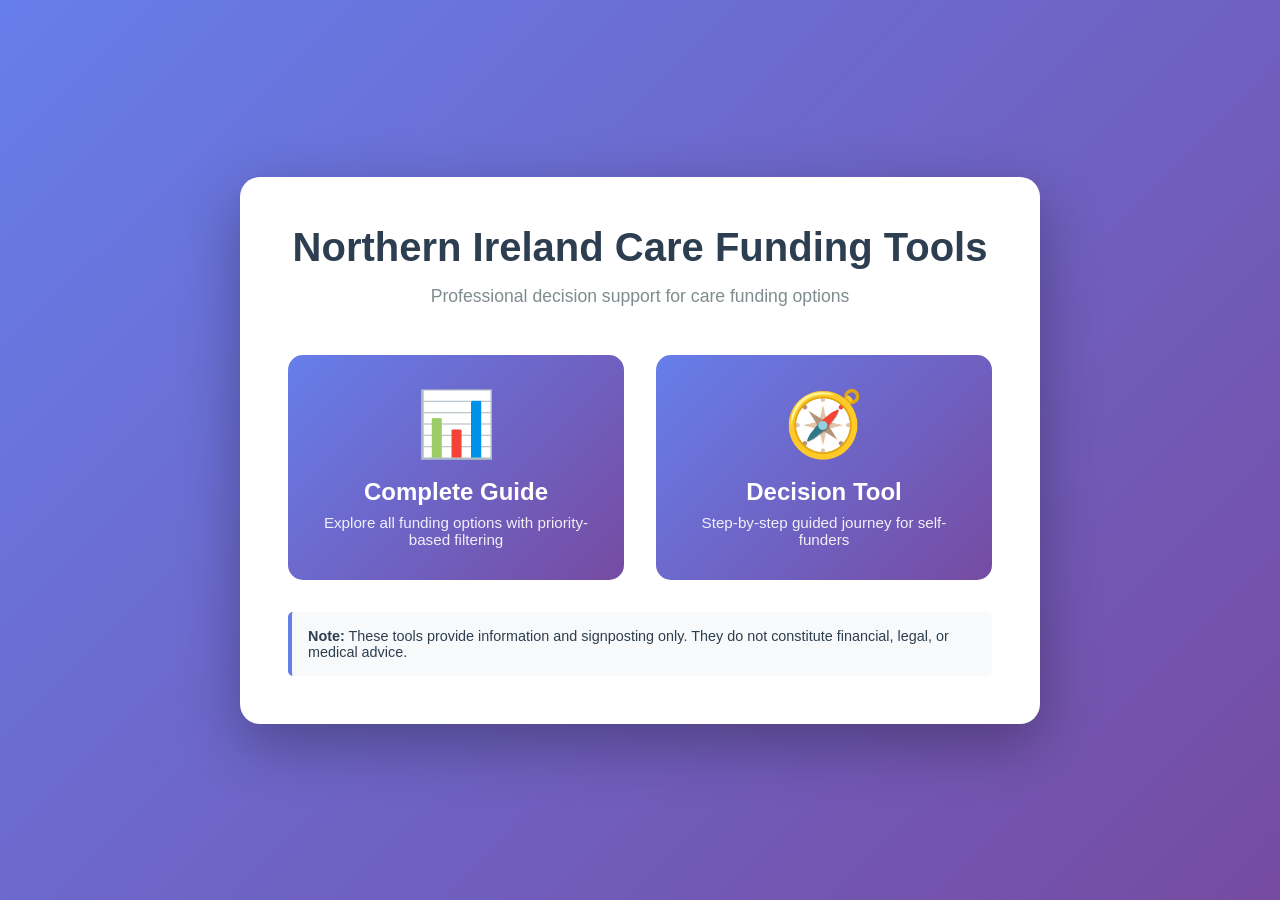
==== index.html @ e9f4bee6 "Rename index.html.html to index.html" ====
<!DOCTYPE html>
<!-- saved from url=(0049)file:///C:/Users/Barra/Downloads/index%20(3).html -->
<html lang="en"><head><meta http-equiv="Content-Type" content="text/html; charset=UTF-8">
    
    <meta name="viewport" content="width=device-width, initial-scale=1.0">
    <title>Northern Ireland Care Funding Tools</title>
    <style>
        * {
            margin: 0;
            padding: 0;
            box-sizing: border-box;
        }
        
        body {
            font-family: -apple-system, BlinkMacSystemFont, 'Segoe UI', Arial, sans-serif;
            background: linear-gradient(135deg, #667eea 0%, #764ba2 100%);
            min-height: 100vh;
            display: flex;
            align-items: center;
            justify-content: center;
            padding: 2rem;
        }
        
        .container {
            background: white;
            border-radius: 20px;
            padding: 3rem;
            max-width: 800px;
            box-shadow: 0 20px 60px rgba(0,0,0,0.3);
        }
        
        h1 {
            color: #2c3e50;
            font-size: 2.5rem;
            margin-bottom: 1rem;
            text-align: center;
        }
        
        .subtitle {
            color: #7f8c8d;
            text-align: center;
            margin-bottom: 3rem;
            font-size: 1.1rem;
        }
        
        .tools {
            display: grid;
            grid-template-columns: 1fr 1fr;
            gap: 2rem;
        }
        
        .tool-card {
            background: linear-gradient(135deg, #667eea 0%, #764ba2 100%);
            border-radius: 15px;
            padding: 2rem;
            text-align: center;
            transition: transform 0.3s ease, box-shadow 0.3s ease;
            text-decoration: none;
            color: white;
        }
        
        .tool-card:hover {
            transform: translateY(-5px);
            box-shadow: 0 10px 30px rgba(102, 126, 234, 0.4);
        }
        
        .tool-icon {
            font-size: 4rem;
            margin-bottom: 1rem;
        }
        
        .tool-card h2 {
            font-size: 1.5rem;
            margin-bottom: 0.5rem;
        }
        
        .tool-card p {
            font-size: 0.95rem;
            opacity: 0.9;
        }
        
        .note {
            background: #f8f9fa;
            border-left: 4px solid #667eea;
            padding: 1rem;
            margin-top: 2rem;
            border-radius: 5px;
            color: #2c3e50;
            font-size: 0.9rem;
        }
        
        @media (max-width: 768px) {
            .tools {
                grid-template-columns: 1fr;
            }
            
            h1 {
                font-size: 2rem;
            }
            
            .container {
                padding: 2rem;
            }
        }
    </style>
</head>
<body>
    <div class="container">
        <h1>Northern Ireland Care Funding Tools</h1>
        <p class="subtitle">Professional decision support for care funding options</p>
        
        <div class="tools">
            <a href="file:///C:/Users/Barra/Downloads/ni-care-funding-complete.html" class="tool-card">
                <div class="tool-icon">📊</div>
                <h2>Complete Guide</h2>
                <p>Explore all funding options with priority-based filtering</p>
            </a>
            
            <a href="file:///C:/Users/Barra/Downloads/ni-care-funding-wizard.html" class="tool-card">
                <div class="tool-icon">🧭</div>
                <h2>Decision Tool</h2>
                <p>Step-by-step guided journey for self-funders</p>
            </a>
        </div>
        
        <div class="note">
            <strong>Note:</strong> These tools provide information and signposting only. They do not constitute financial, legal, or medical advice.
        </div>
    </div>


</body></html>
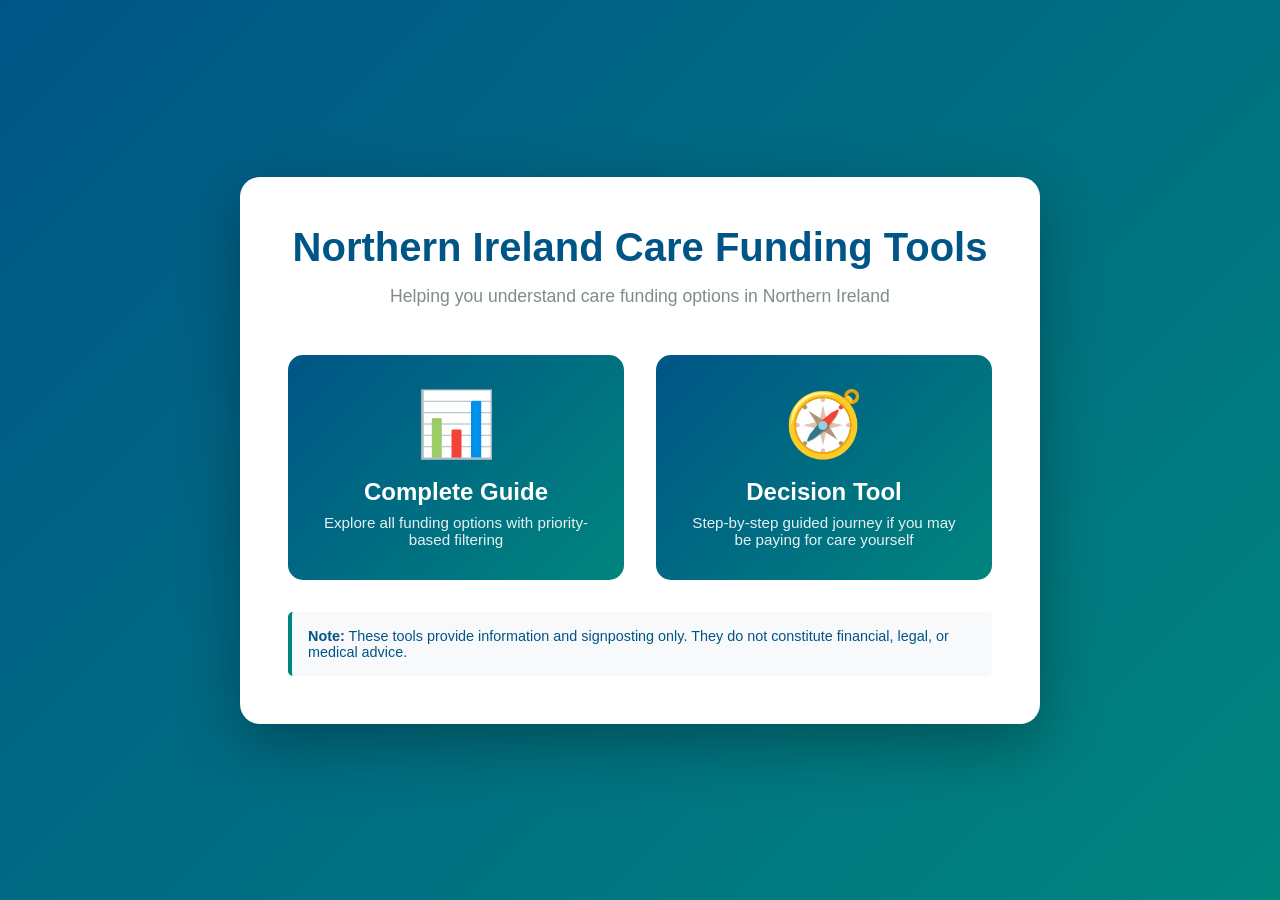
==== commit d6bcbb11: "Add files via upload" ====
--- a/index.html
+++ b/index.html
@@ -1,7 +1,7 @@
 <!DOCTYPE html>
-<!-- saved from url=(0049)file:///C:/Users/Barra/Downloads/index%20(3).html -->
-<html lang="en"><head><meta http-equiv="Content-Type" content="text/html; charset=UTF-8">
-    
+<html lang="en">
+<head>
+    <meta charset="UTF-8">
     <meta name="viewport" content="width=device-width, initial-scale=1.0">
     <title>Northern Ireland Care Funding Tools</title>
     <style>
@@ -13,7 +13,7 @@
         
         body {
             font-family: -apple-system, BlinkMacSystemFont, 'Segoe UI', Arial, sans-serif;
-            background: linear-gradient(135deg, #667eea 0%, #764ba2 100%);
+            background: linear-gradient(135deg, #005587 0%, #00857d 100%);
             min-height: 100vh;
             display: flex;
             align-items: center;
@@ -30,7 +30,7 @@
         }
         
         h1 {
-            color: #2c3e50;
+            color: #005587;
             font-size: 2.5rem;
             margin-bottom: 1rem;
             text-align: center;
@@ -50,18 +50,19 @@
         }
         
         .tool-card {
-            background: linear-gradient(135deg, #667eea 0%, #764ba2 100%);
+            background: linear-gradient(135deg, #005587 0%, #00857d 100%);
             border-radius: 15px;
             padding: 2rem;
             text-align: center;
             transition: transform 0.3s ease, box-shadow 0.3s ease;
             text-decoration: none;
             color: white;
+            display: block;
         }
         
         .tool-card:hover {
             transform: translateY(-5px);
-            box-shadow: 0 10px 30px rgba(102, 126, 234, 0.4);
+            box-shadow: 0 10px 30px rgba(0, 85, 135, 0.4);
         }
         
         .tool-icon {
@@ -81,11 +82,11 @@
         
         .note {
             background: #f8f9fa;
-            border-left: 4px solid #667eea;
+            border-left: 4px solid #00857d;
             padding: 1rem;
             margin-top: 2rem;
             border-radius: 5px;
-            color: #2c3e50;
+            color: #005587;
             font-size: 0.9rem;
         }
         
@@ -107,19 +108,19 @@
 <body>
     <div class="container">
         <h1>Northern Ireland Care Funding Tools</h1>
-        <p class="subtitle">Professional decision support for care funding options</p>
+        <p class="subtitle">Helping you understand care funding options in Northern Ireland</p>
         
         <div class="tools">
-            <a href="file:///C:/Users/Barra/Downloads/ni-care-funding-complete.html" class="tool-card">
+            <a href="./ni-care-funding-complete.html" class="tool-card">
                 <div class="tool-icon">📊</div>
                 <h2>Complete Guide</h2>
                 <p>Explore all funding options with priority-based filtering</p>
             </a>
             
-            <a href="file:///C:/Users/Barra/Downloads/ni-care-funding-wizard.html" class="tool-card">
+            <a href="./ni-care-funding-wizard.html" class="tool-card">
                 <div class="tool-icon">🧭</div>
                 <h2>Decision Tool</h2>
-                <p>Step-by-step guided journey for self-funders</p>
+                <p>Step-by-step guided journey if you may be paying for care yourself</p>
             </a>
         </div>
         
@@ -127,6 +128,5 @@
             <strong>Note:</strong> These tools provide information and signposting only. They do not constitute financial, legal, or medical advice.
         </div>
     </div>
-
-
-</body></html>
+</body>
+</html>
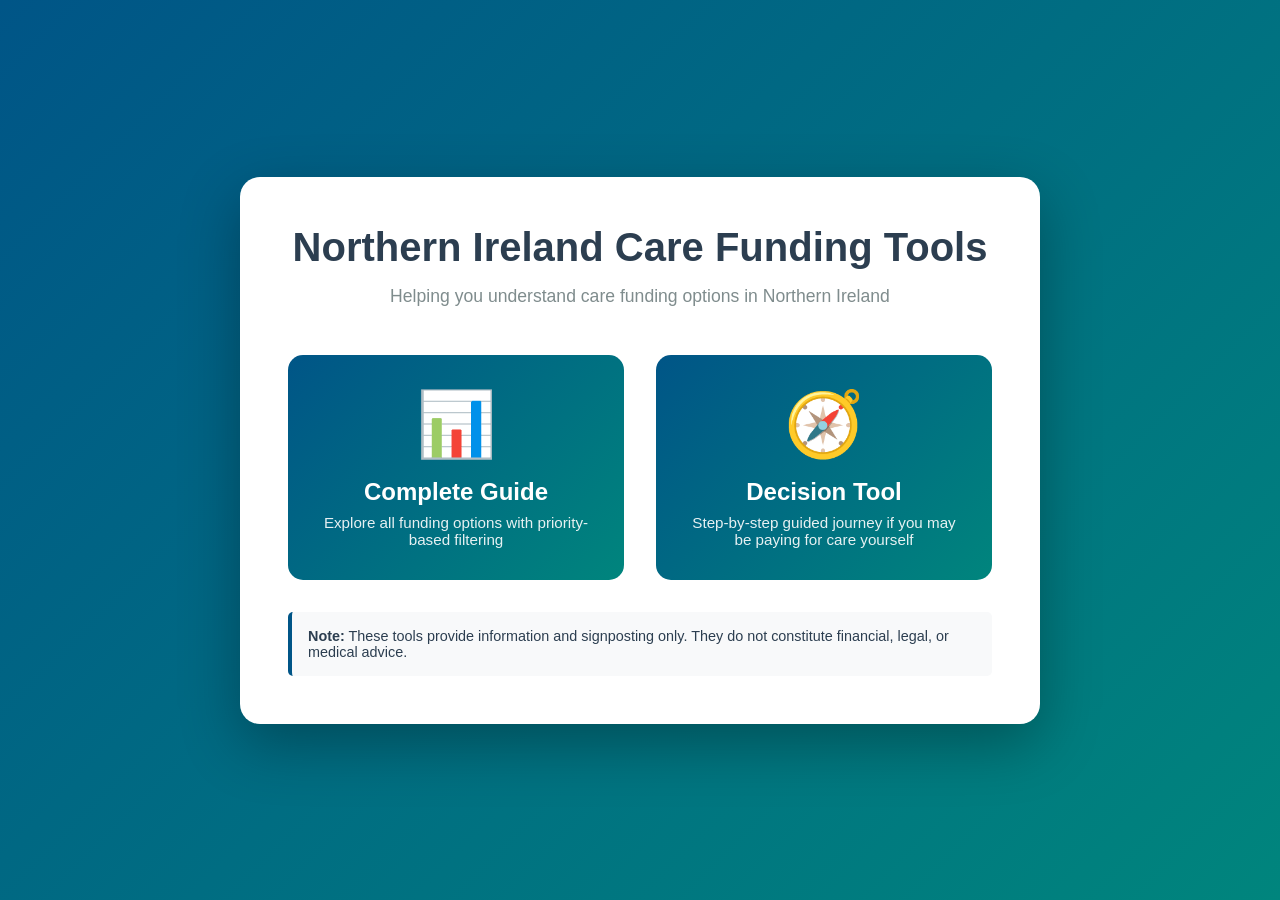
==== commit 5aeb1dbe: "Update all files: brand colours, guide refinements, CHC stats" ====
--- a/index.html
+++ b/index.html
@@ -30,7 +30,7 @@
         }
         
         h1 {
-            color: #005587;
+            color: #2c3e50;
             font-size: 2.5rem;
             margin-bottom: 1rem;
             text-align: center;
@@ -82,11 +82,11 @@
         
         .note {
             background: #f8f9fa;
-            border-left: 4px solid #00857d;
+            border-left: 4px solid #005587;
             padding: 1rem;
             margin-top: 2rem;
             border-radius: 5px;
-            color: #005587;
+            color: #2c3e50;
             font-size: 0.9rem;
         }
         
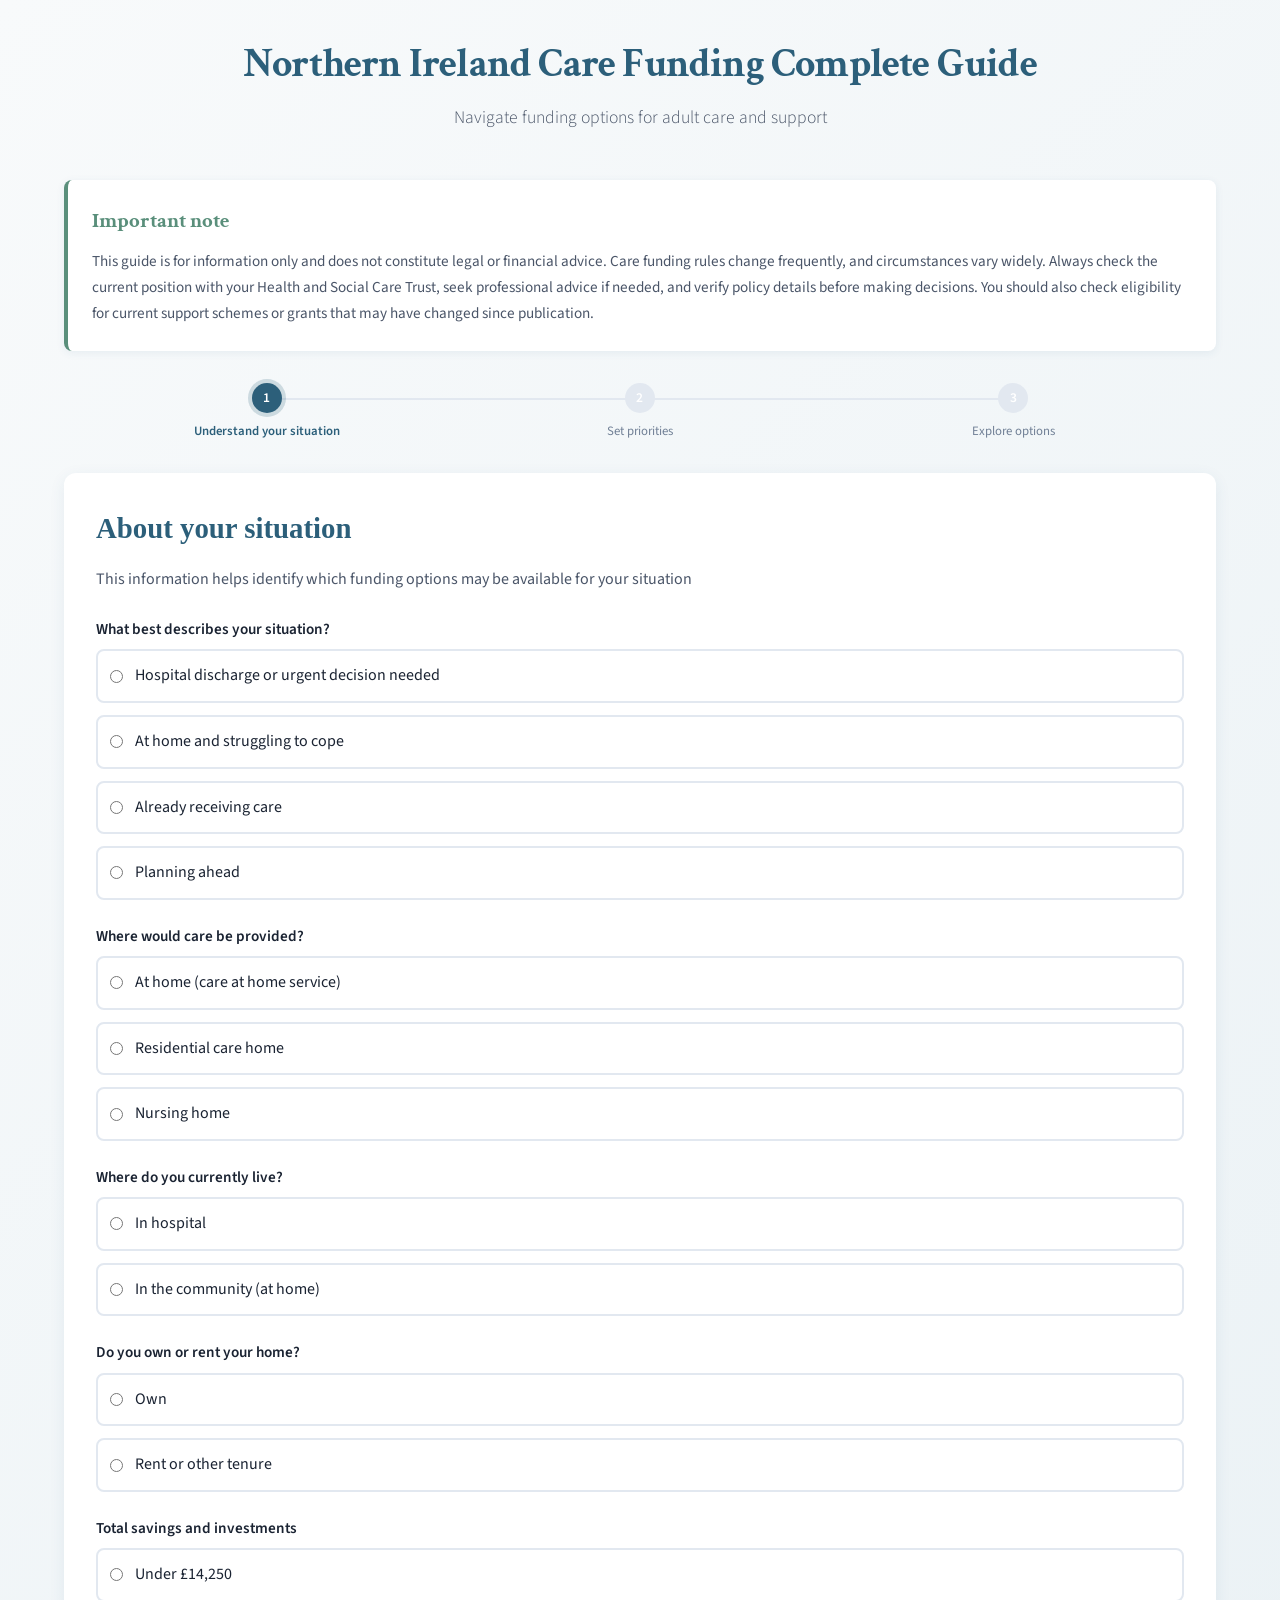
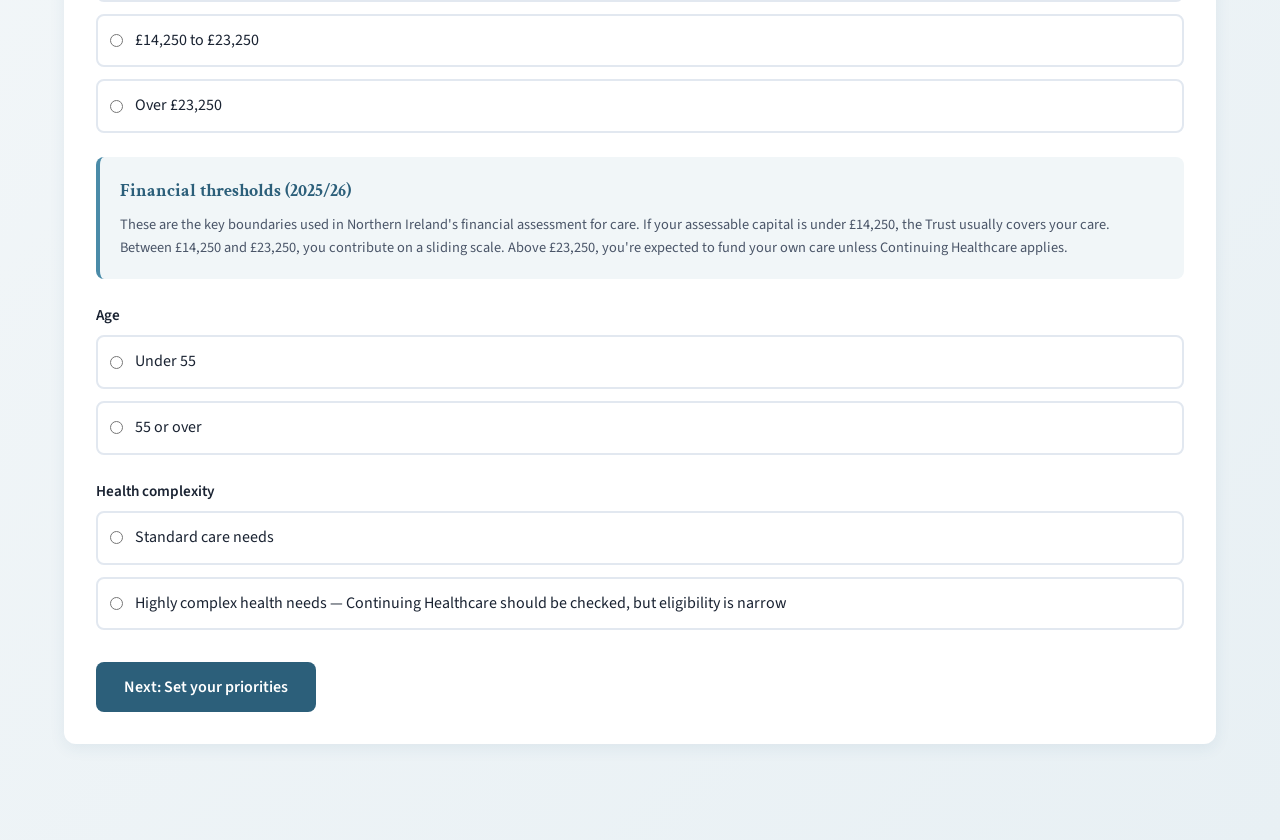
==== commit 79a306ce: "Separate property from savings in financial assessment Property ownership no longer automatically ma" ====
--- a/index.html
+++ b/index.html
@@ -3,130 +3,1388 @@
 <head>
     <meta charset="UTF-8">
     <meta name="viewport" content="width=device-width, initial-scale=1.0">
-    <title>Northern Ireland Care Funding Tools</title>
+    <title>Northern Ireland Care Funding Complete Guide</title>
+    <link href="https://fonts.googleapis.com/css2?family=Crimson+Text:wght@400;600;700&family=Source+Sans+3:wght@300;400;600&display=swap" rel="stylesheet">
     <style>
-        * {
-            margin: 0;
-            padding: 0;
-            box-sizing: border-box;
-        }
-        
+        :root {
+            --primary: #2c5f7a;
+            --primary-light: #4a8ba8;
+            --accent: #5a8f7b;
+            --accent-light: #7db89e;
+            --warning: #d97706;
+            --danger: #dc2626;
+            --text-dark: #1a2332;
+            --text-medium: #4a5568;
+            --text-light: #718096;
+            --bg-light: #f8fafb;
+            --bg-white: #ffffff;
+            --border: #e2e8f0;
+            --shadow: rgba(44, 95, 122, 0.08);
+            --green: #10b981;
+            --amber: #f59e0b;
+            --red: #ef4444;
+        }
+
+        * { margin: 0; padding: 0; box-sizing: border-box; }
+
         body {
-            font-family: -apple-system, BlinkMacSystemFont, 'Segoe UI', Arial, sans-serif;
-            background: linear-gradient(135deg, #005587 0%, #00857d 100%);
+            font-family: 'Source Sans 3', sans-serif;
+            background: linear-gradient(135deg, #f8fafb 0%, #e8f0f4 100%);
+            color: var(--text-dark);
+            line-height: 1.6;
             min-height: 100vh;
+        }
+
+        .container { max-width: 1200px; margin: 0 auto; padding: 2rem 1.5rem 4rem; }
+
+        header { text-align: center; margin-bottom: 3rem; animation: fadeInDown 0.6s ease-out; }
+
+        h1 {
+            font-family: 'Crimson Text', serif;
+            font-size: 2.5rem;
+            font-weight: 700;
+            color: var(--primary);
+            margin-bottom: 0.5rem;
+            letter-spacing: -0.02em;
+        }
+
+        .subtitle { font-size: 1.1rem; color: var(--text-medium); font-weight: 300; }
+
+        .disclaimer {
+            background: var(--bg-white);
+            border-left: 4px solid var(--accent);
+            padding: 1.5rem;
+            border-radius: 8px;
+            margin-bottom: 2rem;
+            box-shadow: 0 2px 8px var(--shadow);
+            animation: fadeIn 0.8s ease-out 0.2s both;
+        }
+
+        .disclaimer h3 { font-family: 'Crimson Text', serif; font-size: 1.3rem; color: var(--accent); margin-bottom: 0.75rem; }
+        .disclaimer p { font-size: 0.95rem; color: var(--text-medium); line-height: 1.7; }
+
+        .warning-box {
+            background: rgba(220, 38, 38, 0.05);
+            border-left: 4px solid var(--danger);
+            padding: 1.25rem;
+            border-radius: 8px;
+            margin: 1.5rem 0;
+        }
+        .warning-box h4 { font-family: 'Crimson Text', serif; color: var(--danger); font-size: 1.1rem; margin-bottom: 0.5rem; }
+        .warning-box p { font-size: 0.9rem; color: var(--text-medium); }
+
+        .info-box {
+            background: rgba(74, 139, 168, 0.08);
+            border-left: 4px solid var(--primary-light);
+            padding: 1.25rem;
+            border-radius: 8px;
+            margin: 1.5rem 0;
+        }
+        .info-box h4 { font-family: 'Crimson Text', serif; color: var(--primary); font-size: 1.1rem; margin-bottom: 0.5rem; }
+        .info-box p, .info-box ul { font-size: 0.9rem; color: var(--text-medium); }
+        .info-box ul { margin-top: 0.5rem; padding-left: 1.5rem; }
+
+        .stage { display: none; animation: fadeIn 0.5s ease-out; }
+        .stage.active { display: block; }
+
+        .card {
+            background: var(--bg-white);
+            border-radius: 12px;
+            padding: 2rem;
+            box-shadow: 0 4px 16px var(--shadow);
+            margin-bottom: 2rem;
+        }
+
+        .section-title { font-family: 'Crimson Text', serif; font-size: 1.8rem; font-weight: 600; color: var(--primary); margin-bottom: 1rem; }
+        .section-subtitle { color: var(--text-medium); margin-bottom: 1.5rem; font-size: 1rem; }
+
+        .form-group { margin-bottom: 1.5rem; }
+        .form-label { display: block; font-weight: 600; color: var(--text-dark); margin-bottom: 0.5rem; font-size: 0.95rem; }
+
+        .radio-group, .checkbox-group { display: flex; flex-direction: column; gap: 0.75rem; }
+
+        .radio-option, .checkbox-option {
             display: flex;
             align-items: center;
-            justify-content: center;
+            padding: 0.75rem;
+            border: 2px solid var(--border);
+            border-radius: 8px;
+            cursor: pointer;
+            transition: all 0.2s ease;
+        }
+        .radio-option:hover, .checkbox-option:hover { border-color: var(--primary-light); background: var(--bg-light); }
+        .radio-option.selected, .checkbox-option.selected { border-color: var(--primary); background: rgba(44, 95, 122, 0.05); }
+        .radio-option input, .checkbox-option input { margin-right: 0.75rem; cursor: pointer; }
+
+        .priority-card {
+            background: var(--bg-light);
+            border: 2px solid var(--border);
+            border-radius: 8px;
+            padding: 1rem;
+            margin-bottom: 1rem;
+            cursor: pointer;
+            transition: all 0.3s ease;
+        }
+        .priority-card:hover { border-color: var(--accent); transform: translateX(4px); }
+        .priority-card.selected { border-color: var(--accent); background: rgba(90, 143, 123, 0.1); position: relative; }
+        .priority-rank { position: absolute; top: 8px; right: 8px; background: var(--accent); color: white; width: 28px; height: 28px; border-radius: 50%; display: flex; align-items: center; justify-content: center; font-weight: bold; font-size: 0.8rem; }
+        .priority-card h4 { font-family: 'Crimson Text', serif; font-size: 1.1rem; color: var(--primary); margin-bottom: 0.25rem; }
+        .priority-card p { font-size: 0.9rem; color: var(--text-medium); }
+
+        .option-card {
+            background: var(--bg-white);
+            border: 2px solid var(--border);
+            border-radius: 12px;
+            padding: 1.5rem;
+            margin-bottom: 1.5rem;
+            transition: all 0.3s ease;
+        }
+        .option-card.strong-fit { border-color: var(--green); background: rgba(16, 185, 129, 0.03); }
+        .option-card.possible-fit { border-color: var(--amber); background: rgba(245, 158, 11, 0.03); }
+        .option-card.poor-fit { border-color: var(--border); opacity: 0.6; }
+        .option-card.self-funder { border-color: var(--primary); background: rgba(44, 95, 122, 0.03); }
+
+        .option-header { display: flex; justify-content: space-between; align-items: start; margin-bottom: 1rem; }
+
+        .option-title { font-family: 'Crimson Text', serif; font-size: 1.4rem; font-weight: 600; color: var(--primary); margin-bottom: 0.25rem; }
+
+        .fit-badge { padding: 0.25rem 0.75rem; border-radius: 20px; font-size: 0.8rem; font-weight: 600; white-space: nowrap; }
+        .fit-badge.strong { background: var(--green); color: white; }
+        .fit-badge.possible { background: var(--amber); color: white; }
+        .fit-badge.poor { background: var(--text-light); color: white; }
+        .fit-badge.explore { background: var(--primary); color: white; }
+
+        .option-description { color: var(--text-medium); margin-bottom: 1rem; font-size: 0.95rem; }
+
+        .trade-offs { display: grid; grid-template-columns: 1fr 1fr; gap: 1rem; margin-top: 1rem; }
+
+        .trade-off-col h5 { font-size: 0.9rem; font-weight: 600; margin-bottom: 0.5rem; }
+        .trade-off-col.pros h5 { color: var(--green); }
+        .trade-off-col.cons h5 { color: var(--red); }
+        .trade-off-col ul { list-style: none; padding: 0; }
+        .trade-off-col li { padding: 0.25rem 0; font-size: 0.85rem; padding-left: 1.2rem; position: relative; }
+        .pros li::before { content: "✓"; position: absolute; left: 0; color: var(--green); font-weight: bold; }
+        .cons li::before { content: "✗"; position: absolute; left: 0; color: var(--red); font-weight: bold; }
+
+        .next-steps {
+            background: linear-gradient(135deg, var(--primary) 0%, var(--primary-light) 100%);
+            color: white;
+            border-radius: 8px;
+            padding: 1rem;
+            margin-top: 1rem;
+        }
+        .next-steps h5 { font-size: 0.9rem; font-weight: 600; margin-bottom: 0.5rem; }
+        .next-steps ul { list-style: none; padding: 0; }
+        .next-steps li { padding: 0.25rem 0; padding-left: 1.2rem; position: relative; font-size: 0.85rem; }
+        .next-steps li::before { content: "→"; position: absolute; left: 0; font-weight: bold; }
+
+        .explore-button {
+            background: var(--primary);
+            color: white;
+            border: none;
+            padding: 0.75rem 1.5rem;
+            border-radius: 6px;
+            font-family: 'Source Sans 3', sans-serif;
+            font-weight: 600;
+            cursor: pointer;
+            transition: all 0.3s ease;
+            margin-top: 1rem;
+            font-size: 0.95rem;
+        }
+        .explore-button:hover { background: var(--primary-light); transform: translateY(-2px); box-shadow: 0 4px 12px rgba(44, 95, 122, 0.3); }
+
+        .btn {
+            padding: 0.875rem 1.75rem;
+            font-size: 1rem;
+            font-family: 'Source Sans 3', sans-serif;
+            font-weight: 600;
+            border: none;
+            border-radius: 8px;
+            cursor: pointer;
+            transition: all 0.3s ease;
+        }
+        .btn-primary { background: var(--primary); color: white; }
+        .btn-primary:hover { background: var(--primary-light); transform: translateY(-2px); box-shadow: 0 4px 12px rgba(44, 95, 122, 0.3); }
+        .btn-secondary { background: var(--bg-light); color: var(--text-dark); border: 2px solid var(--border); }
+        .btn-secondary:hover { background: var(--text-medium); color: white; }
+        .button-group { display: flex; gap: 1rem; margin-top: 2rem; flex-wrap: wrap; }
+
+        .progress-steps { display: flex; justify-content: space-between; margin-bottom: 2rem; padding: 0 1rem; }
+        .step { flex: 1; text-align: center; position: relative; }
+        .step::before { content: ''; position: absolute; top: 15px; left: -50%; right: 50%; height: 2px; background: var(--border); z-index: -1; }
+        .step:first-child::before { display: none; }
+        .step-circle { width: 30px; height: 30px; border-radius: 50%; background: var(--border); color: white; display: inline-flex; align-items: center; justify-content: center; font-size: 0.85rem; font-weight: 600; margin-bottom: 0.5rem; }
+        .step.completed .step-circle { background: var(--accent); }
+        .step.active .step-circle { background: var(--primary); box-shadow: 0 0 0 4px rgba(44, 95, 122, 0.2); }
+        .step-label { font-size: 0.8rem; color: var(--text-light); }
+        .step.active .step-label { color: var(--primary); font-weight: 600; }
+
+        .filter-summary {
+            background: linear-gradient(135deg, var(--accent) 0%, var(--accent-light) 100%);
+            color: white;
+            border-radius: 12px;
+            padding: 1.5rem;
+            margin-bottom: 2rem;
+        }
+        .filter-summary h3 { font-family: 'Crimson Text', serif; font-size: 1.4rem; margin-bottom: 1rem; }
+        .summary-item { display: flex; justify-content: space-between; padding: 0.5rem 0; border-bottom: 1px solid rgba(255, 255, 255, 0.2); }
+        .summary-item:last-child { border-bottom: none; }
+        .summary-label { font-weight: 600; }
+
+        .self-funder-section {
+            background: linear-gradient(135deg, rgba(44, 95, 122, 0.05) 0%, rgba(74, 139, 168, 0.05) 100%);
+            border: 2px solid var(--primary);
+            border-radius: 12px;
             padding: 2rem;
-        }
-        
-        .container {
+            margin-top: 2rem;
+        }
+        .self-funder-section h3 { font-family: 'Crimson Text', serif; font-size: 1.6rem; color: var(--primary); margin-bottom: 1.5rem; }
+
+        .funding-route-card {
             background: white;
-            border-radius: 20px;
-            padding: 3rem;
-            max-width: 800px;
-            box-shadow: 0 20px 60px rgba(0,0,0,0.3);
-        }
-        
-        h1 {
-            color: #2c3e50;
-            font-size: 2.5rem;
-            margin-bottom: 1rem;
-            text-align: center;
-        }
-        
-        .subtitle {
-            color: #7f8c8d;
-            text-align: center;
-            margin-bottom: 3rem;
-            font-size: 1.1rem;
-        }
-        
-        .tools {
-            display: grid;
-            grid-template-columns: 1fr 1fr;
-            gap: 2rem;
-        }
-        
-        .tool-card {
-            background: linear-gradient(135deg, #005587 0%, #00857d 100%);
-            border-radius: 15px;
-            padding: 2rem;
-            text-align: center;
-            transition: transform 0.3s ease, box-shadow 0.3s ease;
-            text-decoration: none;
-            color: white;
-            display: block;
-        }
-        
-        .tool-card:hover {
-            transform: translateY(-5px);
-            box-shadow: 0 10px 30px rgba(0, 85, 135, 0.4);
-        }
-        
-        .tool-icon {
-            font-size: 4rem;
-            margin-bottom: 1rem;
-        }
-        
-        .tool-card h2 {
-            font-size: 1.5rem;
-            margin-bottom: 0.5rem;
-        }
-        
-        .tool-card p {
-            font-size: 0.95rem;
-            opacity: 0.9;
-        }
-        
-        .note {
-            background: #f8f9fa;
-            border-left: 4px solid #005587;
-            padding: 1rem;
-            margin-top: 2rem;
-            border-radius: 5px;
-            color: #2c3e50;
-            font-size: 0.9rem;
-        }
-        
+            border-radius: 8px;
+            padding: 1.5rem;
+            margin-bottom: 1.5rem;
+            border: 1px solid var(--border);
+        }
+        .funding-route-card h4 { font-family: 'Crimson Text', serif; color: var(--primary); font-size: 1.2rem; margin-bottom: 0.75rem; }
+        .funding-route-card p { color: var(--text-medium); font-size: 0.9rem; line-height: 1.7; margin-bottom: 0.75rem; }
+
+        .when-suitable { background: rgba(16, 185, 129, 0.08); border-radius: 6px; padding: 0.75rem; margin: 0.75rem 0; }
+        .when-suitable h5 { color: var(--green); font-size: 0.85rem; font-weight: 600; margin-bottom: 0.5rem; }
+        .when-suitable ul { list-style: none; padding: 0; font-size: 0.85rem; color: var(--text-medium); }
+        .when-suitable li { padding: 0.25rem 0; padding-left: 1rem; position: relative; }
+        .when-suitable li::before { content: "→"; position: absolute; left: 0; color: var(--green); }
+
+        .key-risks { background: rgba(239, 68, 68, 0.08); border-radius: 6px; padding: 0.75rem; margin: 0.75rem 0; }
+        .key-risks h5 { color: var(--red); font-size: 0.85rem; font-weight: 600; margin-bottom: 0.5rem; }
+        .key-risks ul { list-style: none; padding: 0; font-size: 0.85rem; color: var(--text-medium); }
+        .key-risks li { padding: 0.25rem 0; padding-left: 1rem; position: relative; }
+        .key-risks li::before { content: "!"; position: absolute; left: 0; color: var(--red); font-weight: bold; }
+
+        .sources {
+            background: var(--bg-white);
+            border-radius: 8px;
+            padding: 1.5rem;
+            margin-top: 3rem;
+            font-size: 0.85rem;
+            color: var(--text-light);
+        }
+        .sources h4 { font-family: 'Crimson Text', serif; color: var(--primary); margin-bottom: 0.75rem; font-size: 1rem; }
+        .sources a { color: var(--primary-light); text-decoration: none; word-break: break-all; }
+        .sources a:hover { text-decoration: underline; }
+
+        @keyframes fadeIn { from { opacity: 0; } to { opacity: 1; } }
+        @keyframes fadeInDown { from { opacity: 0; transform: translateY(-20px); } to { opacity: 1; transform: translateY(0); } }
+
         @media (max-width: 768px) {
-            .tools {
-                grid-template-columns: 1fr;
-            }
-            
-            h1 {
-                font-size: 2rem;
-            }
-            
-            .container {
-                padding: 2rem;
-            }
+            h1 { font-size: 2rem; }
+            .section-title { font-size: 1.5rem; }
+            .trade-offs { grid-template-columns: 1fr; }
+            .progress-steps { flex-wrap: wrap; }
+            .step { flex: 1 1 50%; margin-bottom: 1rem; }
         }
     </style>
 </head>
 <body>
     <div class="container">
-        <h1>Northern Ireland Care Funding Tools</h1>
-        <p class="subtitle">Helping you understand care funding options in Northern Ireland</p>
-        
-        <div class="tools">
-            <a href="./ni-care-funding-complete.html" class="tool-card">
-                <div class="tool-icon">📊</div>
-                <h2>Complete Guide</h2>
-                <p>Explore all funding options with priority-based filtering</p>
-            </a>
-            
-            <a href="./ni-care-funding-wizard.html" class="tool-card">
-                <div class="tool-icon">🧭</div>
-                <h2>Decision Tool</h2>
-                <p>Step-by-step guided journey if you may be paying for care yourself</p>
-            </a>
+        <header>
+            <h1>Northern Ireland Care Funding Complete Guide</h1>
+            <p class="subtitle">Navigate funding options for adult care and support</p>
+        </header>
+
+        <div class="disclaimer">
+            <h3>Important note</h3>
+            <p>This guide is for information only and does not constitute legal or financial advice. Care funding rules change frequently, and circumstances vary widely. Always check the current position with your Health and Social Care Trust, seek professional advice if needed, and verify policy details before making decisions. You should also check eligibility for current support schemes or grants that may have changed since publication.</p>
         </div>
-        
-        <div class="note">
-            <strong>Note:</strong> These tools provide information and signposting only. They do not constitute financial, legal, or medical advice.
+
+        <div class="progress-steps">
+            <div class="step active" id="step1">
+                <div class="step-circle">1</div>
+                <div class="step-label">Understand your situation</div>
+            </div>
+            <div class="step" id="step2">
+                <div class="step-circle">2</div>
+                <div class="step-label">Set priorities</div>
+            </div>
+            <div class="step" id="step3">
+                <div class="step-circle">3</div>
+                <div class="step-label">Explore options</div>
+            </div>
+        </div>
+
+        <!-- STAGE 1: QUESTIONNAIRE -->
+        <div class="stage active" id="stage1">
+            <div class="card">
+                <h2 class="section-title">About your situation</h2>
+                <p class="section-subtitle">This information helps identify which funding options may be available for your situation</p>
+
+                <!-- CHANGE 2: NEW TRIAGE QUESTION FIRST -->
+                <div class="form-group">
+                    <label class="form-label">What best describes your situation?</label>
+                    <div class="radio-group">
+                        <label class="radio-option">
+                            <input type="radio" name="situation" value="hospitalUrgent">
+                            <span>Hospital discharge or urgent decision needed</span>
+                        </label>
+                        <label class="radio-option">
+                            <input type="radio" name="situation" value="homeStruggling">
+                            <span>At home and struggling to cope</span>
+                        </label>
+                        <label class="radio-option">
+                            <input type="radio" name="situation" value="alreadyInCare">
+                            <span>Already receiving care</span>
+                        </label>
+                        <label class="radio-option">
+                            <input type="radio" name="situation" value="planningAhead">
+                            <span>Planning ahead</span>
+                        </label>
+                    </div>
+                </div>
+
+                <!-- CHANGE 1: CARE SETTING NOW COMES BEFORE LOCATION -->
+                <div class="form-group">
+                    <label class="form-label">Where would care be provided?</label>
+                    <div class="radio-group">
+                        <label class="radio-option">
+                            <input type="radio" name="careSetting" value="home">
+                            <span>At home (care at home service)</span>
+                        </label>
+                        <label class="radio-option">
+                            <input type="radio" name="careSetting" value="residential">
+                            <span>Residential care home</span>
+                        </label>
+                        <label class="radio-option">
+                            <input type="radio" name="careSetting" value="nursing">
+                            <span>Nursing home</span>
+                        </label>
+                    </div>
+                </div>
+
+                <!-- Conditional on residential/nursing -->
+                <div class="form-group" id="stayTypeGroup" style="display: none;">
+                    <label class="form-label">Duration of stay</label>
+                    <div class="radio-group">
+                        <label class="radio-option">
+                            <input type="radio" name="stayType" value="temporary">
+                            <span>Temporary (expected to be short-term)</span>
+                        </label>
+                        <label class="radio-option">
+                            <input type="radio" name="stayType" value="permanent">
+                            <span>Permanent or long-term</span>
+                        </label>
+                    </div>
+                </div>
+
+                <!-- CHANGE 4: ADD TEMPORARY STAY NOTE -->
+                <div class="info-box" id="temporaryStayNote" style="display: none;">
+                    <h4>Temporary stays are treated differently</h4>
+                    <p>Your home is usually ignored for a temporary stay, and the Trust may use a different charging approach at first. The rules can change if a temporary stay becomes permanent.</p>
+                </div>
+
+                <div class="form-group">
+                    <label class="form-label">Where do you currently live?</label>
+                    <div class="radio-group">
+                        <label class="radio-option">
+                            <input type="radio" name="location" value="hospital">
+                            <span>In hospital</span>
+                        </label>
+                        <label class="radio-option">
+                            <input type="radio" name="location" value="community">
+                            <span>In the community (at home)</span>
+                        </label>
+                    </div>
+                </div>
+
+                <div class="form-group">
+                    <label class="form-label">Do you own or rent your home?</label>
+                    <div class="radio-group">
+                        <label class="radio-option">
+                            <input type="radio" name="property" value="owner">
+                            <span>Own</span>
+                        </label>
+                        <label class="radio-option">
+                            <input type="radio" name="property" value="notOwner">
+                            <span>Rent or other tenure</span>
+                        </label>
+                    </div>
+                </div>
+
+                <!-- Conditional on owner -->
+                <div class="form-group" id="occupierGroup" style="display: none;">
+                    <label class="form-label">Who lives in the property?</label>
+                    <div class="checkbox-group">
+                        <label class="checkbox-option">
+                            <input type="checkbox" name="occupier" value="spouse">
+                            <span>Spouse or civil partner (who will stay in the home)</span>
+                        </label>
+                        <label class="checkbox-option">
+                            <input type="checkbox" name="occupier" value="child">
+                            <span>Dependent child (under 16)</span>
+                        </label>
+                        <label class="checkbox-option">
+                            <input type="checkbox" name="occupier" value="relative">
+                            <span>Relative aged 60+ or disabled relative</span>
+                        </label>
+                        <label class="checkbox-option">
+                            <input type="checkbox" name="occupier" value="alone">
+                            <span>No one else lives in the property</span>
+                        </label>
+                    </div>
+                </div>
+
+                <!-- CHANGE 5: ADD PROPERTY DISREGARD NOTE -->
+                <div class="info-box" id="extraDisregardNote" style="display: none;">
+                    <h4>Other disregard situations</h4>
+                    <p>The categories above are the main reasons a property may be disregarded. In some cases, other situations may also apply — for example, where a carer has been living in the property or certain former partner situations. If you think this might be relevant, raise it with the Trust or seek advice.</p>
+                </div>
+
+                <div class="form-group">
+                    <label class="form-label" id="capitalLabel">Total savings and investments</label>
+                    <div id="capitalContextNote" class="info-box" style="display: none; margin-bottom: 1rem;"></div>
+                    <div class="radio-group">
+                        <label class="radio-option">
+                            <input type="radio" name="capital" value="low">
+                            <span>Under £14,250</span>
+                        </label>
+                        <label class="radio-option">
+                            <input type="radio" name="capital" value="medium">
+                            <span>£14,250 to £23,250</span>
+                        </label>
+                        <label class="radio-option">
+                            <input type="radio" name="capital" value="high">
+                            <span>Over £23,250</span>
+                        </label>
+                    </div>
+                </div>
+
+                <div class="info-box">
+                    <h4>Financial thresholds (2025/26)</h4>
+                    <p>These are the key boundaries used in Northern Ireland's financial assessment for care. If your assessable capital is under £14,250, the Trust usually covers your care. Between £14,250 and £23,250, you contribute on a sliding scale. Above £23,250, you're expected to fund your own care unless Continuing Healthcare applies.</p>
+                </div>
+
+                <div class="warning-box" id="selfFunderWarning" style="display: none;">
+                    <h4>Self-funding does not mean any fee is sustainable</h4>
+                    <p>Having savings above the upper threshold means you pay your own care fees for now, but this does not guarantee you can afford any care home long-term. Consider whether the fee level is sustainable as your savings reduce. If you choose a home that charges more than the Trust's usual rate, you or your family may face third-party top-up pressure later if Trust support is needed. Think carefully about future affordability, not just what you can pay today.</p>
+                </div>
+
+                <div class="form-group">
+                    <label class="form-label">Age</label>
+                    <div class="radio-group">
+                        <label class="radio-option">
+                            <input type="radio" name="age" value="under55">
+                            <span>Under 55</span>
+                        </label>
+                        <label class="radio-option">
+                            <input type="radio" name="age" value="over55">
+                            <span>55 or over</span>
+                        </label>
+                    </div>
+                </div>
+
+                <!-- CHANGE 3a: UPDATED RADIO OPTION TEXT -->
+                <div class="form-group">
+                    <label class="form-label">Health complexity</label>
+                    <div class="radio-group">
+                        <label class="radio-option">
+                            <input type="radio" name="healthComplexity" value="standard">
+                            <span>Standard care needs</span>
+                        </label>
+                        <label class="radio-option">
+                            <input type="radio" name="healthComplexity" value="complex">
+                            <span>Highly complex health needs — Continuing Healthcare should be checked, but eligibility is narrow</span>
+                        </label>
+                    </div>
+                </div>
+
+                <div class="button-group">
+                    <button class="btn btn-primary" onclick="goToStage2()">Next: Set your priorities</button>
+                </div>
+            </div>
+        </div>
+
+        <!-- STAGE 2: PRIORITIES -->
+        <div class="stage" id="stage2">
+            <div class="card">
+                <h2 class="section-title">What matters most to you?</h2>
+                <p class="section-subtitle">Select up to <strong>2 priorities</strong> in order of importance. Your first choice carries more weight in the results.</p>
+
+                <div class="form-group">
+                    <label class="form-label">Choose what matters most</label>
+                    <div id="prioritiesContainer"></div>
+                </div>
+
+                <div class="button-group">
+                    <button class="btn btn-secondary" onclick="goToStage1()">Back</button>
+                    <button class="btn btn-primary" onclick="goToStage3()">Next: Explore options</button>
+                </div>
+            </div>
+        </div>
+
+        <!-- STAGE 3: RESULTS -->
+        <div class="stage" id="stage3">
+            <div class="filter-summary" id="filterSummary"></div>
+
+            <div id="trustFundedSection"></div>
+            <div id="selfFunderSection"></div>
+            <div id="noFitSection"></div>
+
+            <div class="sources">
+                <h4>Sources & further information</h4>
+                <p>This guide draws on:</p>
+                <ul style="list-style: none; padding: 0; margin-top: 0.75rem;">
+                    <li><a href="https://www.nidirect.gov.uk/" target="_blank">NI Direct guidance on care funding</a></li>
+                    <li><a href="https://www.hscni.net/" target="_blank">Health and Social Care NI official site</a></li>
+                    <li><a href="https://www.ageuk.org.uk/" target="_blank">Age UK guidance on care and support</a></li>
+                    <li><a href="https://www.citizensadvice.org.uk/" target="_blank">Citizens Advice on adult social care</a></li>
+                </ul>
+            </div>
+
+            <div class="button-group">
+                <button class="btn btn-secondary" onclick="restart()">Start again</button>
+            </div>
         </div>
     </div>
+
+    <script>
+        // State management
+        const state = {
+            situation: null,
+            careSetting: null,
+            stayType: null,
+            location: null,
+            property: null,
+            occupier: [],
+            capital: null,
+            age: null,
+            healthComplexity: null,
+            priorities: []
+        };
+
+        // Priority definitions
+        const priorities = [
+            {
+                id: 'minCost',
+                label: 'Minimize cost to me',
+                description: 'Pay as little as possible for care'
+            },
+            {
+                id: 'protectHome',
+                label: 'Protect the family home (where possible)',
+                description: 'Understand whether the property should be disregarded and how the rules apply. Important: giving away assets to avoid care fees can create serious problems, including the Trust treating those assets as still belonging to you.'
+            },
+            {
+                id: 'flexibility',
+                label: 'Flexibility and control',
+                description: 'Adapt care arrangements as circumstances change'
+            },
+            {
+                id: 'choice',
+                label: 'Choice of care provider and location',
+                description: 'Freedom to select specific care homes or providers. Be aware that more choice may mean higher private cost now, or third-party top-up pressure later if Trust support is needed.'
+            },
+            {
+                id: 'speed',
+                label: 'Quick decision and access',
+                description: 'Get care in place as soon as possible'
+            },
+            {
+                id: 'familyControl',
+                label: 'Family involvement and control',
+                description: 'Keep decisions within the family rather than relying on social services'
+            }
+        ];
+
+        // Funding options
+        const fundingOptions = [
+            {
+                id: 'trustFunded',
+                name: 'Trust-funded care (full or partial)',
+                description: 'The Health and Social Care Trust assesses you as needing care and funds it directly, or contributes to the cost. NI\'s capital thresholds have been frozen at £23,250 since 2010 — compared to £50,000 in Wales and £35,000 in Scotland. The nursing care contribution in NI is only £100/week, less than 40% of England\'s £254/week.',
+                pros: [
+                    'Significantly lower or no personal cost',
+                    'Trust covers the full registered fee',
+                    'Includes Nursing Care Allowance if you need nursing',
+                    'No risk of care being withdrawn due to money running out',
+                    'Includes personal care and support planning'
+                ],
+                cons: [
+                    'Limited choice: only homes that contract with the Trust',
+                    'Means testing applied (financial assessment)',
+                    'Property may be counted in assessment',
+                    'Stricter eligibility rules for younger people (under 65)',
+                    'Waiting times for assessment and placement'
+                ],
+                whenSuitable: [
+                    'Capital is low (under £14,250)',
+                    'You need residential or nursing care',
+                    'You want to minimize personal cost'
+                ],
+                nextSteps: [
+                    'Contact your local Health and Social Care Trust',
+                    'Request a care needs assessment',
+                    'Request a financial assessment',
+                    'Ask about their contracted homes',
+                    'Discuss timescales for assessment and placement'
+                ]
+            },
+            {
+                id: 'topUp',
+                name: 'Trust-funded with top-up (preferred care home)',
+                description: 'The Trust funds care at their standard rate, but you pay the difference to access a home that charges more.',
+                pros: [
+                    'Some choice if you want a specific home',
+                    'Trust funds most of the cost',
+                    'Usually clearer about ongoing costs',
+                    'Nursing Care Allowance included where applicable',
+                    'Care plan and review provided by Trust'
+                ],
+                cons: [
+                    'You must pay the "top-up" amount every month',
+                    'Top-up cost falls on you alone (family members usually cannot legally pay it)',
+                    'If your money runs out, you may have to move home',
+                    'Top-up amount is fixed by the care home, not negotiated',
+                    'Risk of disputes if care home increases fees'
+                ],
+                whenSuitable: [
+                    'Capital is low-to-medium',
+                    'You have some savings to cover top-ups',
+                    'You want a specific care home that costs more than the Trust rate'
+                ],
+                nextSteps: [
+                    'Identify the care home you prefer',
+                    'Check the Trust\'s standard fee for that type of care',
+                    'Calculate the top-up cost per month',
+                    'Ensure you can afford it long-term',
+                    'Get confirmation in writing about the top-up arrangement'
+                ]
+            },
+            {
+                id: 'continuingHealthcare',
+                name: 'Continuing Healthcare (fully funded)',
+                description: 'Continuing Healthcare (CHC) is NHS-funded care for people with a "primary health need" — meaning the main reason for care is health rather than social care. The legal test is whether the person\'s needs, taken as a whole, are beyond what a local authority (Trust) would be expected to provide. If eligible, all care costs are covered. However, in Northern Ireland only 43 people were receiving CHC in 2023/24 — roughly 1.1 per 50,000 population, compared to approximately 46 per 50,000 in England. That makes a person in NI roughly 40 times less likely to receive CHC than someone in England. The 2021 single-question screening policy was quashed by the High Court in the McMinnis case (2023), and the Department of Health must develop a new lawful policy. The 2010 policy has been reinstated in the interim.',
+                pros: [
+                    'If eligible, completely free care — no charges at all',
+                    'No means testing or financial assessment',
+                    'All assets including property fully protected',
+                    'Covers all aspects of care provision',
+                    'Can access any care home (not just Trust-contracted ones)'
+                ],
+                cons: [
+                    'Extremely narrow eligibility in NI — only 43 people receiving it across all of NI',
+                    'You are roughly 40× less likely to qualify in NI than in England',
+                    'NI nursing care contribution is only £100/week vs £254/week in England',
+                    'Assessment process can be lengthy and complex',
+                    'Often requires legal challenge or specialist advice to access',
+                    'Subject to ongoing review and can be withdrawn'
+                ],
+                whenSuitable: [
+                    'You have highly complex health needs requiring specialist or continuous clinical input',
+                    'Your needs are primarily health-related (the "primary health need" test)',
+                    'You want to explore whether full NHS funding applies'
+                ],
+                nextSteps: [
+                    'Ask the Trust to screen you for Continuing Healthcare — they must use the 2010 policy (not the quashed 2021 single-question test)',
+                    'Request a full multidisciplinary CHC assessment if screening suggests eligibility',
+                    'Gather all medical evidence documenting complexity of needs',
+                    'If refused, seek specialist advice — the McMinnis ruling may support your case',
+                    'Be aware that appeals take time but the legal landscape has shifted in favour of applicants'
+                ]
+            },
+            {
+                id: 'selfFunded',
+                name: 'Self-funded (private care)',
+                description: 'You pay the full cost of care from your own money. You have full choice, but care in Northern Ireland typically costs £800–£1,500+ per week for residential care. Very few people can sustain this indefinitely. Consider how long your capital will last and what happens when it runs down.',
+                pros: [
+                    'Complete freedom of choice of provider',
+                    'Can access any home, anywhere',
+                    'No waiting for Trust assessment',
+                    'Quick access to care',
+                    'Control over care arrangements'
+                ],
+                cons: [
+                    'Full cost falls on you: typically £800–£1,500+ per week for residential care',
+                    'Savings can run down quickly — even £250,000 may last only 3–5 years',
+                    'No guarantee of long-term affordability',
+                    'If funds run out, you may need to move to a Trust-contracted home',
+                    'Choosing an expensive home creates top-up risk if Trust support is later needed',
+                    'Higher risk of family disagreement over money'
+                ],
+                whenSuitable: [
+                    'Capital is high (over £23,250)',
+                    'You want complete choice of care home',
+                    'You prefer to avoid means testing',
+                    'You want immediate access to care'
+                ],
+                nextSteps: [
+                    'Research care homes in your preferred area',
+                    'Visit homes and compare fees',
+                    'Calculate how long your savings will last at the chosen fee level',
+                    'Plan for what happens when funds reduce',
+                    'Consider keeping some savings as a buffer'
+                ]
+            },
+            {
+                id: 'deferred',
+                name: 'Deferred payment agreement (DPA)',
+                description: 'You move into a care home now and pay later, with the Trust securing your obligation against your property.',
+                pros: [
+                    'Immediate access to care',
+                    'Delay payment until property is sold (often after death)',
+                    'Protects spouse\'s right to live in the family home',
+                    'Reduces immediate pressure on finances',
+                    'Trust manages the debt arrangement'
+                ],
+                cons: [
+                    'Debt accumulates with interest',
+                    'Interest rate set by Trust (currently reflects their borrowing costs)',
+                    'Property must eventually be sold to repay',
+                    'Limits flexibility if you want to move care homes',
+                    'Only available if you own a property'
+                ],
+                whenSuitable: [
+                    'You own a home but lack liquid savings',
+                    'You want care to start now rather than wait',
+                    'You are comfortable with a property charge',
+                    'Property is likely to be sold after your time in care'
+                ],
+                nextSteps: [
+                    'Ask the Trust about their deferred payment scheme',
+                    'Confirm your home is eligible (usually worth over £40k–£50k)',
+                    'Understand the interest rate and charges',
+                    'Check impact on your spouse if they live in the home',
+                    'Get the agreement in writing'
+                ]
+            },
+            {
+                id: 'temp',
+                name: 'Temporary care (first few weeks or months)',
+                description: 'Short-term placement while you recover or decisions are made. Usually funded differently and time-limited.',
+                pros: [
+                    'Often fully or largely funded by the Trust',
+                    'Time to make longer-term decisions',
+                    'Allows for recovery or reassessment',
+                    'Home usually disregarded (not counted in assessment)',
+                    'Clarity about the time-limit'
+                ],
+                cons: [
+                    'Support ends after set period',
+                    'Requires a clear plan for what happens next',
+                    'If temporary becomes permanent, funding changes',
+                    'Charging rules may change mid-stay',
+                    'Can be stressful if permanent care needed but not arranged'
+                ],
+                whenSuitable: [
+                    'You are in hospital or crisis',
+                    'You need time to plan or recover',
+                    'You are deciding between care at home or residential care',
+                    'Short-term placement while family makes decisions'
+                ],
+                nextSteps: [
+                    'Confirm the duration of the temporary stay',
+                    'Discuss what happens at the end of the period',
+                    'Start planning for permanent arrangements early',
+                    'Ask about funding for permanent care if needed',
+                    'Ensure the home and family are clear on timescales'
+                ]
+            }
+        ];
+
+        // Event listeners for form inputs
+        document.addEventListener('DOMContentLoaded', () => {
+            document.querySelectorAll('input[type="radio"]').forEach(input => {
+                input.addEventListener('change', (e) => selectRadio(e.target.name, e.target.value));
+            });
+            document.querySelectorAll('input[type="checkbox"]').forEach(input => {
+                input.addEventListener('change', (e) => selectCheckbox(e.target.name, e.target.value, e.target.checked));
+            });
+        });
+
+        function updateCapitalQuestion() {
+            const label = document.getElementById('capitalLabel');
+            const note = document.getElementById('capitalContextNote');
+            const isOwner = state.property === 'owner';
+            const disregard = isOwner && state.occupier.some(o => ['spouse', 'child', 'relative'].includes(o));
+
+            if (isOwner && disregard) {
+                label.textContent = 'Savings and investments (not including your property)';
+                note.style.display = 'block';
+                note.innerHTML = '<h4>Property disregard applies</h4><p>Because a qualifying person lives in your home, your property value will normally be left out of the financial assessment. Answer the question below based on your <strong>non-property assets only</strong> — savings, investments, and any other capital excluding the property.</p>';
+            } else if (isOwner) {
+                label.textContent = 'Savings and investments (not including your property)';
+                note.style.display = 'block';
+                note.innerHTML = '<h4>Your property will likely be counted</h4><p>If no qualifying person lives in your home, the property value will normally be included in the financial assessment after the first 12 weeks of a permanent placement. This will almost certainly take your assessable capital above £23,250. However, please still answer the question below about your <strong>non-property savings</strong> — this helps us show when you should review your position as savings reduce over time.</p>';
+            } else {
+                label.textContent = 'Total savings and investments';
+                note.style.display = 'none';
+                note.innerHTML = '';
+            }
+        }
+
+        function selectRadio(name, value) {
+            state[name] = value;
+
+            // Update UI
+            document.querySelectorAll(`input[name="${name}"]`).forEach(input => {
+                input.parentElement.classList.toggle('selected', input.value === value);
+            });
+
+            // Show/hide conditional groups
+            if (name === 'careSetting') {
+                const stayGroup = document.getElementById('stayTypeGroup');
+                stayGroup.style.display = (value === 'residential' || value === 'nursing') ? 'block' : 'none';
+                if (value === 'home') {
+                    state.stayType = null;
+                    document.querySelectorAll('input[name="stayType"]').forEach(input => input.checked = false);
+                }
+            }
+
+            if (name === 'stayType') {
+                const tempNote = document.getElementById('temporaryStayNote');
+                tempNote.style.display = value === 'temporary' ? 'block' : 'none';
+            }
+
+            if (name === 'property') {
+                const occupierGroup = document.getElementById('occupierGroup');
+                occupierGroup.style.display = value === 'owner' ? 'block' : 'none';
+                const extraNote = document.getElementById('extraDisregardNote');
+                extraNote.style.display = value === 'owner' ? 'block' : 'none';
+                if (value === 'notOwner') {
+                    state.occupier = [];
+                    document.querySelectorAll('input[name="occupier"]').forEach(input => input.checked = false);
+                }
+                updateCapitalQuestion();
+            }
+
+            if (name === 'capital') {
+                const sfWarning = document.getElementById('selfFunderWarning');
+                sfWarning.style.display = value === 'high' ? 'block' : 'none';
+            }
+        }
+
+        function selectCheckbox(name, value, checked) {
+            if (name === 'occupier') {
+                if (checked) {
+                    state.occupier.push(value);
+                } else {
+                    state.occupier = state.occupier.filter(item => item !== value);
+                }
+                updateCapitalQuestion();
+            }
+            document.querySelector(`input[name="${name}"][value="${value}"]`).parentElement.classList.toggle('selected', checked);
+        }
+
+        function goToStage2() {
+            // Validation: require careSetting at minimum
+            if (!state.careSetting) {
+                alert('Please select where care would be provided.');
+                return;
+            }
+            if (state.careSetting !== 'home' && !state.stayType) {
+                alert('Please select duration of stay.');
+                return;
+            }
+            if (!state.location) {
+                alert('Please select where you currently live.');
+                return;
+            }
+            if (!state.property) {
+                alert('Please select your housing status.');
+                return;
+            }
+            if (!state.capital) {
+                alert('Please select your capital level.');
+                return;
+            }
+            if (!state.age) {
+                alert('Please select your age group.');
+                return;
+            }
+            if (!state.healthComplexity) {
+                alert('Please select your health complexity.');
+                return;
+            }
+
+            // Property/savings context now handled dynamically by updateCapitalQuestion()
+
+            // Update progress
+            document.getElementById('step1').classList.remove('active');
+            document.getElementById('step1').classList.add('completed');
+            document.getElementById('step2').classList.add('active');
+
+            // Render priorities
+            renderPriorities();
+
+            // Show stage 2
+            showStage('stage2');
+        }
+
+        function renderPriorities() {
+            const container = document.getElementById('prioritiesContainer');
+            container.innerHTML = '';
+
+            // Filter out irrelevant priorities based on situation
+            const relevantPriorities = priorities.filter(p => {
+                // Fix 6: If no property, protectHome is less relevant
+                if (p.id === 'protectHome' && state.property !== 'owner') return false;
+                return true;
+            });
+
+            relevantPriorities.forEach(priority => {
+                const card = document.createElement('div');
+                card.className = 'priority-card';
+                card._priorityId = priority.id;
+                card.innerHTML = `
+                    <h4>${priority.label}</h4>
+                    <p>${priority.description}</p>
+                `;
+                card.onclick = () => togglePriority(priority.id, card);
+                container.appendChild(card);
+            });
+        }
+
+        function togglePriority(priorityId, card) {
+            const index = state.priorities.indexOf(priorityId);
+            if (index > -1) {
+                state.priorities.splice(index, 1);
+                card.classList.remove('selected');
+                // Remove rank badge
+                const badge = card.querySelector('.priority-rank');
+                if (badge) badge.remove();
+                // Re-render rank badges
+                updatePriorityRanks();
+            } else {
+                if (state.priorities.length < 2) {
+                    state.priorities.push(priorityId);
+                    card.classList.add('selected');
+                    updatePriorityRanks();
+                } else {
+                    alert('You can select up to 2 priorities. To change, deselect one first.');
+                }
+            }
+        }
+
+        function updatePriorityRanks() {
+            // Clear all rank badges
+            document.querySelectorAll('.priority-rank').forEach(b => b.remove());
+            // Add numbered badges
+            state.priorities.forEach((pId, idx) => {
+                const cards = document.querySelectorAll('#prioritiesContainer .priority-card');
+                cards.forEach(c => {
+                    // Match by checking the onclick-bound priority id
+                    if (c._priorityId === pId) {
+                        const badge = document.createElement('span');
+                        badge.className = 'priority-rank';
+                        badge.textContent = idx === 0 ? '1st' : '2nd';
+                        c.style.position = 'relative';
+                        c.appendChild(badge);
+                    }
+                });
+            });
+        }
+
+        function goToStage3() {
+            // Validation: optional - no specific requirements, but good UX to encourage selection
+            if (state.priorities.length === 0) {
+                alert('It helps to select at least one priority.');
+                return;
+            }
+
+            // Update progress
+            document.getElementById('step2').classList.remove('active');
+            document.getElementById('step2').classList.add('completed');
+            document.getElementById('step3').classList.add('active');
+
+            // Generate results
+            generateResults();
+
+            // Show stage 3
+            showStage('stage3');
+        }
+
+        function generateResults() {
+            displaySummary();
+            displayContextPanels();
+            filterOptions();
+        }
+
+        function displayContextPanels() {
+            // Remove any existing context panels
+            document.querySelectorAll('.context-panel').forEach(p => p.remove());
+
+            const insertPoint = document.getElementById('trustFundedSection');
+
+            // Fix 3: Temporary stay info
+            if (state.stayType === 'temporary') {
+                const tempPanel = document.createElement('div');
+                tempPanel.className = 'context-panel info-box';
+                tempPanel.style.cssText = 'margin-bottom: 2rem;';
+                tempPanel.innerHTML = `
+                    <h4>How temporary care stays are charged</h4>
+                    <p><strong>First 12 weeks:</strong> If you own a property, its value is normally ignored for the first 12 weeks of any permanent placement. For genuinely temporary stays, different rules may apply.</p>
+                    <p style="margin-top: 0.5rem;"><strong>Respite care:</strong> A temporary stay to give a carer a break. The Trust may fund this directly or charge a flat rate — ask your social worker about respite charging in your area.</p>
+                    <p style="margin-top: 0.5rem;"><strong>When does temporary become chargeable?</strong> Temporary stays may be chargeable from day one depending on your financial assessment. If you have capital above £23,250, you may be expected to pay the full cost from the outset.</p>
+                    <p style="margin-top: 0.5rem;"><strong>When does temporary become permanent?</strong> If a temporary placement extends beyond the agreed period or it becomes clear the person cannot return home, it may be reclassified as permanent. Full financial assessment rules then apply including property valuation.</p>
+                    <p style="margin-top: 0.5rem;"><strong>Key point:</strong> Don't assume a temporary stay is free or cheaper — get the charging position from the Trust in writing before the placement begins.</p>
+                `;
+                insertPoint.parentNode.insertBefore(tempPanel, insertPoint);
+            }
+
+            // Fix 7: Tariff income explanation for medium capital
+            if (state.capital === 'medium') {
+                const tariffPanel = document.createElement('div');
+                tariffPanel.className = 'context-panel info-box';
+                tariffPanel.style.cssText = 'margin-bottom: 2rem;';
+                tariffPanel.innerHTML = `
+                    <h4>How your contribution is calculated (tariff income)</h4>
+                    <p>With capital between £14,250 and £23,250, the Trust uses <strong>tariff income</strong> to calculate your weekly contribution. For every £250 (or part of £250) above £14,250, the Trust adds £1 per week to your assessed income.</p>
+                    <p style="margin-top: 0.5rem;"><strong>Example:</strong> If you have £20,000 in savings, the excess above £14,250 is £5,750. Divided by 250 = 23 units. So £23 per week is added to your assessed income on top of your actual pension and other income. Your total assessed income is then compared to the care home fee to determine your contribution.</p>
+                    <p style="margin-top: 0.5rem;"><strong>What happens as capital reduces:</strong> As you pay contributions, your capital falls. When it drops below £14,250, tariff income no longer applies and the Trust covers almost all of the care costs (you keep a Personal Expenses Allowance of £34.10/week from April 2025).</p>
+                    <p style="margin-top: 0.5rem;"><strong>Risk to be aware of:</strong> If you chose a care home that charges above the Trust's standard rate, you or a third party may be asked to pay the difference as a "top-up". If you can no longer afford this, your placement could be at risk.</p>
+                `;
+                insertPoint.parentNode.insertBefore(tariffPanel, insertPoint);
+            }
+
+            // Note removed — property/savings separation now handled in assessFit and filterOptions
+        }
+
+        function displaySummary() {
+            const summary = document.getElementById('filterSummary');
+            const careLoc = state.careSetting === 'home' ? 'At home' : 'Residential/Nursing';
+            const stayInfo = (state.careSetting !== 'home' && state.stayType) ? ` (${state.stayType})` : '';
+            const currentLoc = state.location === 'hospital' ? 'Hospital' : 'Community';
+            const homeStatus = state.property === 'owner' ? 'Own home' : 'Rent/Other';
+            const savingsLabel = state.capital === 'low' ? 'Under £14,250' : state.capital === 'medium' ? '£14,250–£23,250' : 'Over £23,250';
+            const isOwnerSummary = state.property === 'owner';
+            const capitalLabel = isOwnerSummary ? savingsLabel + ' (excl. property)' : savingsLabel;
+            const ageLabel = state.age === 'under55' ? 'Under 55' : '55+';
+            const healthLabel = state.healthComplexity === 'standard' ? 'Standard needs' : 'Highly complex';
+
+            const priorityLabels = {
+                minCost: 'Minimize cost',
+                protectHome: 'Protect family home',
+                flexibility: 'Flexibility & control',
+                choice: 'Provider choice',
+                speed: 'Quick access',
+                familyControl: 'Family involvement'
+            };
+            const priorityText = state.priorities.length > 0
+                ? state.priorities.map((p, i) => `<strong>${i === 0 ? '1st' : '2nd'}:</strong> ${priorityLabels[p] || p}`).join(' &nbsp;|&nbsp; ')
+                : 'None selected';
+
+            summary.innerHTML = `
+                <h3>Your situation</h3>
+                <div class="summary-item">
+                    <span class="summary-label">Care setting:</span>
+                    <span>${careLoc}${stayInfo}</span>
+                </div>
+                <div class="summary-item">
+                    <span class="summary-label">Current location:</span>
+                    <span>${currentLoc}</span>
+                </div>
+                <div class="summary-item">
+                    <span class="summary-label">Housing:</span>
+                    <span>${homeStatus}</span>
+                </div>
+                <div class="summary-item">
+                    <span class="summary-label">Savings & assets:</span>
+                    <span>${capitalLabel}</span>
+                </div>
+                <div class="summary-item">
+                    <span class="summary-label">Age:</span>
+                    <span>${ageLabel}</span>
+                </div>
+                <div class="summary-item">
+                    <span class="summary-label">Health needs:</span>
+                    <span>${healthLabel}</span>
+                </div>
+                <div class="summary-item">
+                    <span class="summary-label">Priorities:</span>
+                    <span>${priorityText}</span>
+                </div>
+            `;
+        }
+
+        function filterOptions() {
+            const trustFundedSection = document.getElementById('trustFundedSection');
+            const selfFunderSection = document.getElementById('selfFunderSection');
+            const noFitSection = document.getElementById('noFitSection');
+
+            trustFundedSection.innerHTML = '';
+            selfFunderSection.innerHTML = '';
+            noFitSection.innerHTML = '';
+
+            // Determine which options are strong fit, possible, poor fit
+            const results = {
+                strongFit: [],
+                possibleFit: [],
+                poorFit: [],
+                selfFunder: []
+            };
+
+            fundingOptions.forEach(option => {
+                const fit = assessFit(option.id);
+                if (fit === 'strong') {
+                    results.strongFit.push(option);
+                } else if (fit === 'possible') {
+                    results.possibleFit.push(option);
+                } else if (fit === 'poor') {
+                    results.poorFit.push(option);
+                } else if (fit === 'selfFunder') {
+                    results.selfFunder.push(option);
+                }
+            });
+
+            const isOwner = state.property === 'owner';
+            const disregard = hasDisregard();
+            const propertyWillCount = isOwner && !disregard;
+            const savings = state.capital;
+            const hasSelfFunder = results.selfFunder.length > 0;
+            const hasTrustFunded = results.strongFit.length > 0 || results.possibleFit.length > 0;
+
+            // Section ordering:
+            // - Owner + no disregard (property counted): self-funded leads
+            // - Owner + disregard + high savings: self-funded leads (still above threshold on savings alone)
+            // - Owner + disregard + low/medium savings: Trust-funded leads
+            // - Not owner + high savings: self-funded leads
+            // - Not owner + low/medium savings: Trust-funded leads
+            const selfFunderFirst = hasSelfFunder && (
+                propertyWillCount ||
+                (!propertyWillCount && savings === 'high') ||
+                (!isOwner && savings === 'high')
+            );
+
+            // --- Render self-funder section ---
+            if (hasSelfFunder) {
+                selfFunderSection.innerHTML = '<div class="self-funder-section"><h3>Self-funded care</h3><p>Based on your situation, you may want to consider self-funded options where you have complete choice:</p></div>';
+                results.selfFunder.forEach(option => {
+                    selfFunderSection.querySelector('.self-funder-section').appendChild(createOptionCard(option, 'self-funder', 'Explore'));
+                });
+
+                // Owner + no disregard: explain property is counted, add tariff review guidance
+                if (propertyWillCount) {
+                    const propertyCountedNote = document.createElement('div');
+                    propertyCountedNote.className = 'info-callout';
+                    propertyCountedNote.style.cssText = 'background: #fff8f0; border-left: 4px solid #c47a20; padding: 1.2rem 1.5rem; margin: 1.5rem 0; border-radius: 0 8px 8px 0;';
+
+                    let savingsContext = '';
+                    if (savings === 'low') {
+                        savingsContext = '<p style="margin: 0 0 0.8rem 0; line-height: 1.6;">You indicated your non-property savings are under £14,250. Once the property is sold or no longer counted, if your remaining capital falls below £14,250, the Trust takes full responsibility for your care costs. You should request a financial assessment from the Trust at that point.</p>';
+                    } else if (savings === 'medium') {
+                        savingsContext = '<p style="margin: 0 0 0.8rem 0; line-height: 1.6;">You indicated your non-property savings are between £14,250 and £23,250. Once the property is sold or no longer counted, you would enter the <strong>tariff band</strong> — contributing on a sliding scale (£1/week for every £250 above £14,250). You should request a financial assessment from the Trust at that point.</p>';
+                    } else {
+                        savingsContext = '<p style="margin: 0 0 0.8rem 0; line-height: 1.6;">Your non-property savings alone are above £23,250, so you would remain a self-funder even without the property being counted.</p>';
+                    }
+
+                    propertyCountedNote.innerHTML = `
+                        <h4 style="color: #c47a20; margin: 0 0 0.5rem 0; font-size: 1rem;">Why you are likely a self-funder</h4>
+                        <p style="margin: 0 0 0.8rem 0; line-height: 1.6;">No qualifying person lives in your home, so the property value will normally be included in the financial assessment after the first 12 weeks of a permanent placement. This will almost certainly take your total assessable capital above £23,250.</p>
+                        ${savingsContext}
+                        <p style="margin: 0; line-height: 1.6;"><strong>Review trigger:</strong> As you pay for care, your capital will reduce. Northern Ireland uses two thresholds: the <strong>tariff band (£14,250–£23,250)</strong> where you contribute on a sliding scale, and <strong>below £14,250</strong> where the Trust takes full responsibility. Request a financial reassessment well before reaching these levels.</p>
+                    `;
+                    selfFunderSection.querySelector('.self-funder-section').appendChild(propertyCountedNote);
+                }
+                // High savings (no property issue or disregard): add standard tariff review
+                else if (savings === 'high' && hasTrustFunded) {
+                    const tariffNote = document.createElement('div');
+                    tariffNote.className = 'info-callout';
+                    tariffNote.style.cssText = 'background: #f0f7ff; border-left: 4px solid #2c5f8a; padding: 1.2rem 1.5rem; margin: 1.5rem 0; border-radius: 0 8px 8px 0;';
+                    tariffNote.innerHTML = `
+                        <h4 style="color: #2c5f8a; margin: 0 0 0.5rem 0; font-size: 1rem;">When to review your position</h4>
+                        <p style="margin: 0 0 0.8rem 0; line-height: 1.6;">As you pay for care, your capital will reduce over time. Northern Ireland uses two capital thresholds:</p>
+                        <p style="margin: 0 0 0.5rem 0; line-height: 1.6;"><strong>£14,250 – £23,250 (tariff band):</strong> Once your assets fall below £23,250, you enter the tariff band. In this range you contribute on a sliding scale — the Trust charges £1 per week for every £250 (or part of £250) of capital above £14,250. You should contact the Trust for a financial assessment at this point.</p>
+                        <p style="margin: 0; line-height: 1.6;"><strong>Below £14,250:</strong> The Trust takes full responsibility for funding your care. You should request a financial reassessment well before reaching this level to ensure a smooth transition and avoid any gap in care funding.</p>
+                    `;
+                    selfFunderSection.querySelector('.self-funder-section').appendChild(tariffNote);
+                }
+            }
+
+            // --- Render Trust-funded options ---
+            if (hasTrustFunded) {
+                trustFundedSection.innerHTML = '<h2 class="section-title" style="margin-top: 2rem;">Funded by the Trust</h2>';
+
+                // Disregard applies: explain that property is excluded and savings determine position
+                if (disregard) {
+                    const disregardNote = document.createElement('div');
+                    disregardNote.className = 'info-callout';
+                    disregardNote.style.cssText = 'background: #f0fff4; border-left: 4px solid #2d8a4e; padding: 1.2rem 1.5rem; margin: 0.5rem 0 1.5rem 0; border-radius: 0 8px 8px 0;';
+
+                    let positionText = '';
+                    if (savings === 'low') {
+                        positionText = 'Your non-property savings are below £14,250, so the Trust should take full responsibility for funding your care, subject to the wider assessment.';
+                    } else if (savings === 'medium') {
+                        positionText = 'Your non-property savings are in the tariff band (£14,250–£23,250), so you would contribute on a sliding scale — £1 per week for every £250 above £14,250.';
+                    } else {
+                        positionText = 'Your non-property savings are above £23,250, so you would still be treated as a self-funder even with the property disregarded. However, as your savings reduce you may move into the tariff band or below the lower threshold.';
+                    }
+
+                    disregardNote.innerHTML = `
+                        <h4 style="color: #2d8a4e; margin: 0 0 0.5rem 0; font-size: 1rem;">Your property is likely disregarded</h4>
+                        <p style="margin: 0 0 0.8rem 0; line-height: 1.6;">Because a qualifying person lives in your home, the value of your property should not be counted in the financial assessment. Your funding position is based on your non-property savings and investments only.</p>
+                        <p style="margin: 0 0 0.8rem 0; line-height: 1.6;"><strong>${positionText}</strong></p>
+                        <p style="margin: 0; line-height: 1.6;">Request a financial assessment from your Health and Social Care Trust to confirm your position.</p>
+                    `;
+                    trustFundedSection.appendChild(disregardNote);
+                }
+
+                results.strongFit.forEach(option => trustFundedSection.appendChild(createOptionCard(option, 'strong-fit', 'Strong fit')));
+                results.possibleFit.forEach(option => trustFundedSection.appendChild(createOptionCard(option, 'possible-fit', 'Possible fit')));
+            }
+
+            // --- Reorder sections ---
+            if (selfFunderFirst) {
+                selfFunderSection.parentNode.insertBefore(selfFunderSection, trustFundedSection);
+            } else {
+                selfFunderSection.parentNode.insertBefore(trustFundedSection, selfFunderSection);
+            }
+
+            // Render poor fit
+            if (results.poorFit.length > 0) {
+                noFitSection.innerHTML = '<h2 class="section-title" style="margin-top: 2rem; color: var(--text-light);">Less suitable for your situation</h2>';
+                results.poorFit.forEach(option => noFitSection.appendChild(createOptionCard(option, 'poor-fit', 'Poor fit')));
+            }
+        }
+
+        function hasDisregard() {
+            // Property disregard applies when someone qualifying lives in the home
+            // (spouse/partner, dependent child, or 60+/disabled relative)
+            if (state.property !== 'owner') return false;
+            return state.occupier.some(o => ['spouse', 'child', 'relative'].includes(o));
+        }
+
+        function assessFit(optionId) {
+            const isTemporary = state.stayType === 'temporary';
+            const disregard = hasDisregard();
+            const isOwner = state.property === 'owner';
+            const savings = state.capital; // non-property savings for owners, total savings for non-owners
+
+            // Determine effective capital position after disregards
+            // Owner + no disregard: property counted → self-funder regardless of savings
+            // Owner + disregard: property excluded → assess on savings alone
+            // Not owner: assess on savings alone
+            const propertyWillCount = isOwner && !disregard;
+
+            if (optionId === 'trustFunded') {
+                if (propertyWillCount) return 'possible'; // still show as option with guidance
+                if (savings === 'low') return 'strong';
+                if (savings === 'medium') return 'possible';
+                if (savings === 'high') return 'possible'; // high savings = still show alongside self-funded
+                return 'poor';
+            }
+            if (optionId === 'topUp') {
+                if (isTemporary) return 'poor';
+                if (propertyWillCount) return 'poor'; // self-funder, top-up not relevant
+                if (savings === 'high') return 'poor';
+                if (savings === 'medium') return 'strong';
+                if (savings === 'low') return 'possible';
+                return 'poor';
+            }
+            if (optionId === 'continuingHealthcare') {
+                if (state.healthComplexity === 'complex') return 'possible';
+                return 'poor';
+            }
+            if (optionId === 'selfFunded') {
+                if (propertyWillCount) return 'selfFunder'; // property counted → above threshold
+                if (savings === 'high') return 'selfFunder';
+                if (savings === 'medium') return 'possible';
+                return 'poor';
+            }
+            if (optionId === 'deferred') {
+                return 'poor';
+            }
+            if (optionId === 'temp') {
+                if (isTemporary) {
+                    if (state.location === 'hospital') return 'strong';
+                    return 'strong';
+                }
+                if (state.location === 'hospital') return 'possible';
+                return 'poor';
+            }
+            return 'possible';
+        }
+
+        function createOptionCard(option, fitClass, badgeLabel) {
+            const card = document.createElement('div');
+            card.className = `option-card ${fitClass}`;
+            card.innerHTML = `
+                <div class="option-header">
+                    <div>
+                        <div class="option-title">${option.name}</div>
+                    </div>
+                    <span class="fit-badge ${fitClass.split('-')[0]}">${badgeLabel}</span>
+                </div>
+                <p class="option-description">${option.description}</p>
+                <div class="trade-offs">
+                    <div class="trade-off-col pros">
+                        <h5>Pros</h5>
+                        <ul>${option.pros.map(pro => `<li>${pro}</li>`).join('')}</ul>
+                    </div>
+                    <div class="trade-off-col cons">
+                        <h5>Cons</h5>
+                        <ul>${option.cons.map(con => `<li>${con}</li>`).join('')}</ul>
+                    </div>
+                </div>
+                <div class="when-suitable">
+                    <h5>When suitable</h5>
+                    <ul>${option.whenSuitable.map(item => `<li>${item}</li>`).join('')}</ul>
+                </div>
+                <div class="key-risks">
+                    <h5>Key considerations</h5>
+                    <ul>${option.nextSteps.map(step => `<li>${step}</li>`).join('')}</ul>
+                </div>
+            `;
+            return card;
+        }
+
+        function showStage(stageId) {
+            document.querySelectorAll('.stage').forEach(stage => stage.classList.remove('active'));
+            document.getElementById(stageId).classList.add('active');
+        }
+
+        function goToStage1() {
+            document.getElementById('step2').classList.remove('active');
+            document.getElementById('step1').classList.remove('completed');
+            document.getElementById('step1').classList.add('active');
+            showStage('stage1');
+        }
+
+        function restart() {
+            // Reset state
+            state.situation = null;
+            state.careSetting = null;
+            state.stayType = null;
+            state.location = null;
+            state.property = null;
+            state.occupier = [];
+            state.capital = null;
+            state.age = null;
+            state.healthComplexity = null;
+            state.priorities = [];
+
+            // Reset inputs
+            document.querySelectorAll('input[type="radio"], input[type="checkbox"]').forEach(input => {
+                input.checked = false;
+                input.parentElement.classList.remove('selected');
+            });
+
+            // Reset conditional visibility
+            document.getElementById('stayTypeGroup').style.display = 'none';
+            document.getElementById('occupierGroup').style.display = 'none';
+            document.getElementById('temporaryStayNote').style.display = 'none';
+            document.getElementById('selfFunderWarning').style.display = 'none';
+            document.getElementById('extraDisregardNote').style.display = 'none';
+            document.getElementById('capitalContextNote').style.display = 'none';
+            document.getElementById('capitalLabel').textContent = 'Total savings and investments';
+
+            // Reset progress
+            document.getElementById('step1').classList.remove('completed');
+            document.getElementById('step1').classList.add('active');
+            document.getElementById('step2').classList.remove('completed', 'active');
+            document.getElementById('step3').classList.remove('completed', 'active');
+
+            // Show stage 1
+            showStage('stage1');
+        }
+    </script>
 </body>
 </html>
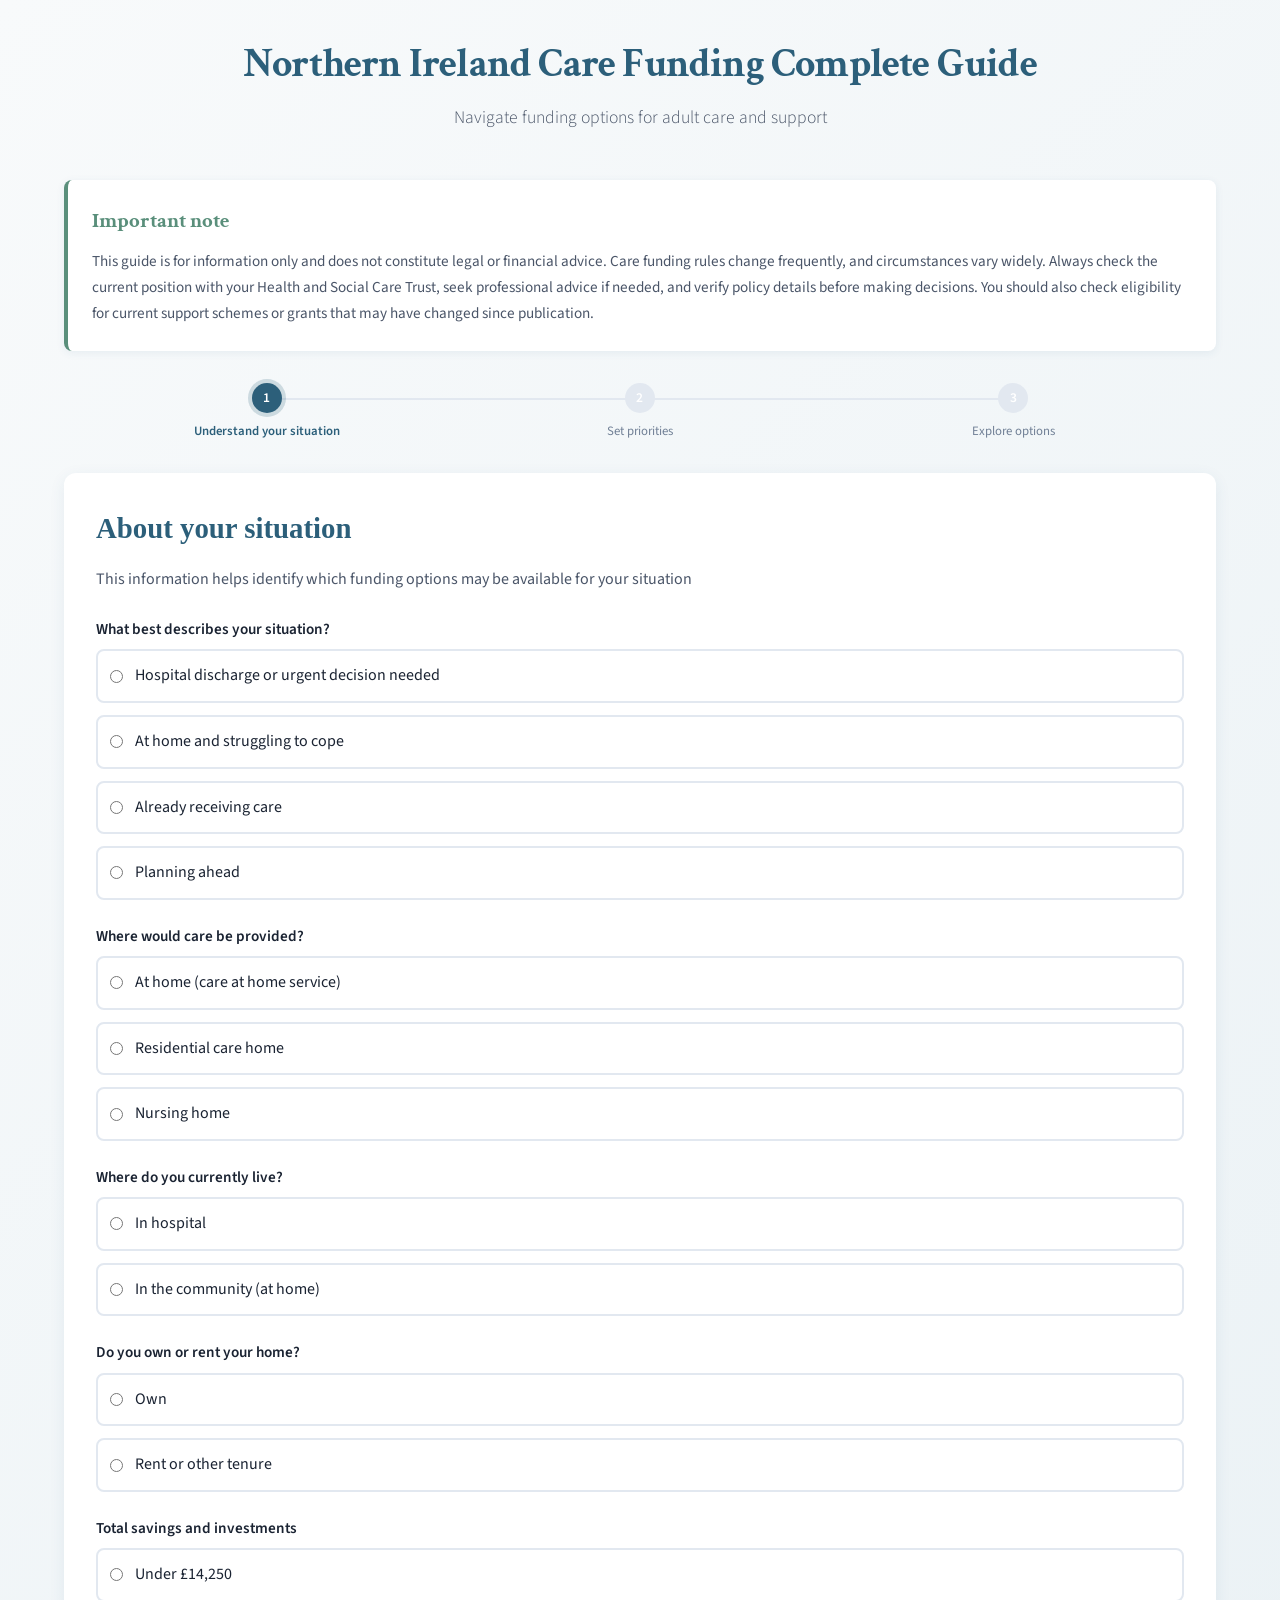
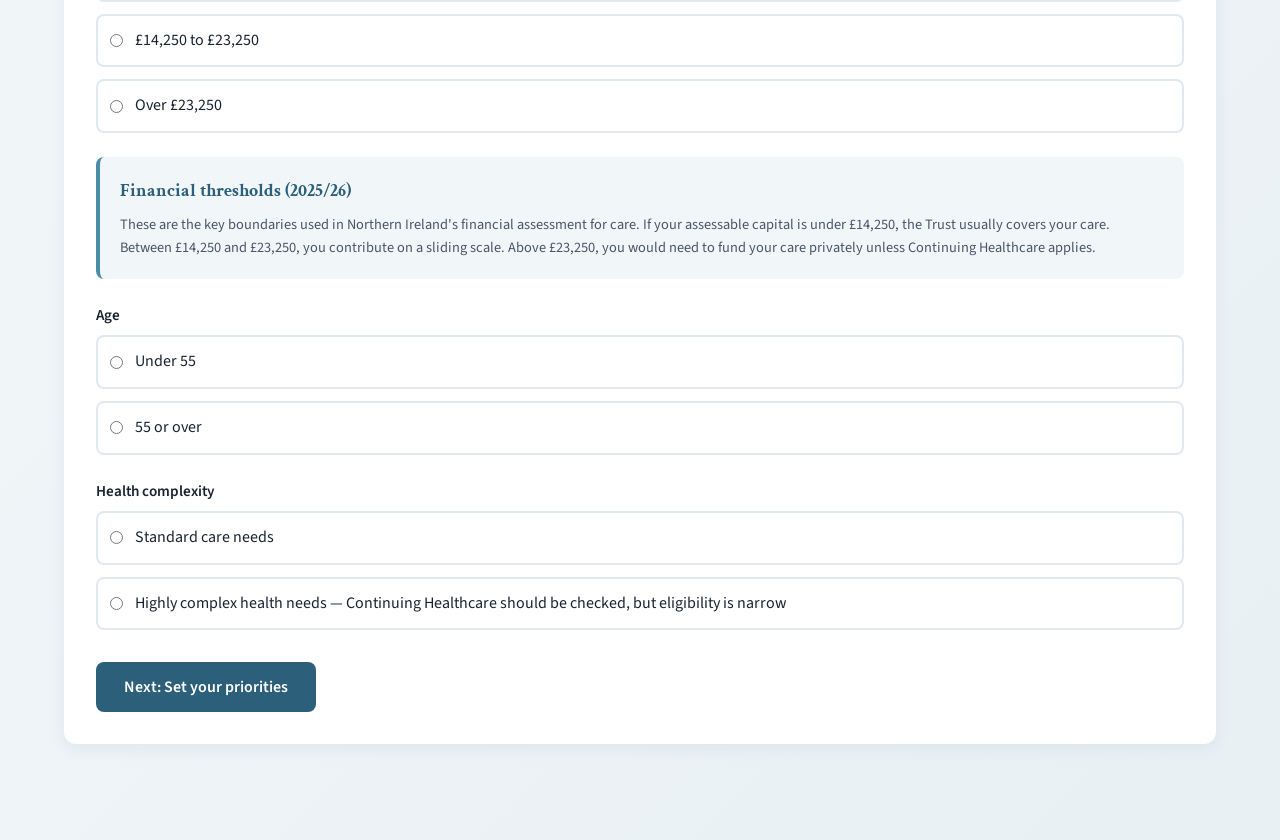
==== commit 05e09b54: "Redesign guide with three-tier situation logic" ====
--- a/index.html
+++ b/index.html
@@ -163,8 +163,8 @@
         .trade-off-col.cons h5 { color: var(--red); }
         .trade-off-col ul { list-style: none; padding: 0; }
         .trade-off-col li { padding: 0.25rem 0; font-size: 0.85rem; padding-left: 1.2rem; position: relative; }
-        .pros li::before { content: "✓"; position: absolute; left: 0; color: var(--green); font-weight: bold; }
-        .cons li::before { content: "✗"; position: absolute; left: 0; color: var(--red); font-weight: bold; }
+        .pros li::before { content: "\2713"; position: absolute; left: 0; color: var(--green); font-weight: bold; }
+        .cons li::before { content: "\2717"; position: absolute; left: 0; color: var(--red); font-weight: bold; }
 
         .next-steps {
             background: linear-gradient(135deg, var(--primary) 0%, var(--primary-light) 100%);
@@ -176,7 +176,7 @@
         .next-steps h5 { font-size: 0.9rem; font-weight: 600; margin-bottom: 0.5rem; }
         .next-steps ul { list-style: none; padding: 0; }
         .next-steps li { padding: 0.25rem 0; padding-left: 1.2rem; position: relative; font-size: 0.85rem; }
-        .next-steps li::before { content: "→"; position: absolute; left: 0; font-weight: bold; }
+        .next-steps li::before { content: "\2192"; position: absolute; left: 0; font-weight: bold; }
 
         .explore-button {
             background: var(--primary);
@@ -231,6 +231,16 @@
         .summary-item:last-child { border-bottom: none; }
         .summary-label { font-weight: 600; }
 
+        .situation-label {
+            display: inline-block;
+            padding: 0.3rem 0.8rem;
+            border-radius: 20px;
+            font-size: 0.85rem;
+            font-weight: 600;
+            margin-bottom: 1rem;
+            background: rgba(255,255,255,0.25);
+        }
+
         .self-funder-section {
             background: linear-gradient(135deg, rgba(44, 95, 122, 0.05) 0%, rgba(74, 139, 168, 0.05) 100%);
             border: 2px solid var(--primary);
@@ -254,7 +264,7 @@
         .when-suitable h5 { color: var(--green); font-size: 0.85rem; font-weight: 600; margin-bottom: 0.5rem; }
         .when-suitable ul { list-style: none; padding: 0; font-size: 0.85rem; color: var(--text-medium); }
         .when-suitable li { padding: 0.25rem 0; padding-left: 1rem; position: relative; }
-        .when-suitable li::before { content: "→"; position: absolute; left: 0; color: var(--green); }
+        .when-suitable li::before { content: "\2192"; position: absolute; left: 0; color: var(--green); }
 
         .key-risks { background: rgba(239, 68, 68, 0.08); border-radius: 6px; padding: 0.75rem; margin: 0.75rem 0; }
         .key-risks h5 { color: var(--red); font-size: 0.85rem; font-weight: 600; margin-bottom: 0.5rem; }
@@ -319,7 +329,6 @@
                 <h2 class="section-title">About your situation</h2>
                 <p class="section-subtitle">This information helps identify which funding options may be available for your situation</p>
 
-                <!-- CHANGE 2: NEW TRIAGE QUESTION FIRST -->
                 <div class="form-group">
                     <label class="form-label">What best describes your situation?</label>
                     <div class="radio-group">
@@ -342,7 +351,6 @@
                     </div>
                 </div>
 
-                <!-- CHANGE 1: CARE SETTING NOW COMES BEFORE LOCATION -->
                 <div class="form-group">
                     <label class="form-label">Where would care be provided?</label>
                     <div class="radio-group">
@@ -376,7 +384,6 @@
                     </div>
                 </div>
 
-                <!-- CHANGE 4: ADD TEMPORARY STAY NOTE -->
                 <div class="info-box" id="temporaryStayNote" style="display: none;">
                     <h4>Temporary stays are treated differently</h4>
                     <p>Your home is usually ignored for a temporary stay, and the Trust may use a different charging approach at first. The rules can change if a temporary stay becomes permanent.</p>
@@ -433,10 +440,9 @@
                     </div>
                 </div>
 
-                <!-- CHANGE 5: ADD PROPERTY DISREGARD NOTE -->
                 <div class="info-box" id="extraDisregardNote" style="display: none;">
                     <h4>Other disregard situations</h4>
-                    <p>The categories above are the main reasons a property may be disregarded. In some cases, other situations may also apply — for example, where a carer has been living in the property or certain former partner situations. If you think this might be relevant, raise it with the Trust or seek advice.</p>
+                    <p>The categories above are the main reasons a property may be disregarded. In some cases, other situations may also apply &mdash; for example, where a carer has been living in the property or certain former partner situations. If you think this might be relevant, raise it with the Trust or seek advice.</p>
                 </div>
 
                 <div class="form-group">
@@ -445,27 +451,27 @@
                     <div class="radio-group">
                         <label class="radio-option">
                             <input type="radio" name="capital" value="low">
-                            <span>Under £14,250</span>
+                            <span>Under &pound;14,250</span>
                         </label>
                         <label class="radio-option">
                             <input type="radio" name="capital" value="medium">
-                            <span>£14,250 to £23,250</span>
+                            <span>&pound;14,250 to &pound;23,250</span>
                         </label>
                         <label class="radio-option">
                             <input type="radio" name="capital" value="high">
-                            <span>Over £23,250</span>
+                            <span>Over &pound;23,250</span>
                         </label>
                     </div>
                 </div>
 
                 <div class="info-box">
                     <h4>Financial thresholds (2025/26)</h4>
-                    <p>These are the key boundaries used in Northern Ireland's financial assessment for care. If your assessable capital is under £14,250, the Trust usually covers your care. Between £14,250 and £23,250, you contribute on a sliding scale. Above £23,250, you're expected to fund your own care unless Continuing Healthcare applies.</p>
+                    <p>These are the key boundaries used in Northern Ireland's financial assessment for care. If your assessable capital is under &pound;14,250, the Trust usually covers your care. Between &pound;14,250 and &pound;23,250, you contribute on a sliding scale. Above &pound;23,250, you would need to fund your care privately unless Continuing Healthcare applies.</p>
                 </div>
 
-                <div class="warning-box" id="selfFunderWarning" style="display: none;">
-                    <h4>Self-funding does not mean any fee is sustainable</h4>
-                    <p>Having savings above the upper threshold means you pay your own care fees for now, but this does not guarantee you can afford any care home long-term. Consider whether the fee level is sustainable as your savings reduce. If you choose a home that charges more than the Trust's usual rate, you or your family may face third-party top-up pressure later if Trust support is needed. Think carefully about future affordability, not just what you can pay today.</p>
+                <div class="info-box" id="selfFunderWarning" style="display: none;">
+                    <h4>What this means for you</h4>
+                    <p>Having savings above the upper threshold means you would fund your own care fees at this stage. This does not mean any fee is sustainable long-term. Consider whether the fee level will remain affordable as your savings reduce. If you choose a home that charges more than the Trust's usual rate, you or your family may face third-party top-up costs later if Trust support is needed. Think carefully about future affordability, not just what you can pay today.</p>
                 </div>
 
                 <div class="form-group">
@@ -482,7 +488,6 @@
                     </div>
                 </div>
 
-                <!-- CHANGE 3a: UPDATED RADIO OPTION TEXT -->
                 <div class="form-group">
                     <label class="form-label">Health complexity</label>
                     <div class="radio-group">
@@ -492,7 +497,7 @@
                         </label>
                         <label class="radio-option">
                             <input type="radio" name="healthComplexity" value="complex">
-                            <span>Highly complex health needs — Continuing Healthcare should be checked, but eligibility is narrow</span>
+                            <span>Highly complex health needs &mdash; Continuing Healthcare should be checked, but eligibility is narrow</span>
                         </label>
                     </div>
                 </div>
@@ -506,8 +511,8 @@
         <!-- STAGE 2: PRIORITIES -->
         <div class="stage" id="stage2">
             <div class="card">
-                <h2 class="section-title">What matters most to you?</h2>
-                <p class="section-subtitle">Select up to <strong>2 priorities</strong> in order of importance. Your first choice carries more weight in the results.</p>
+                <h2 class="section-title" id="stage2Title">What matters most to you?</h2>
+                <p class="section-subtitle" id="stage2Subtitle">Select up to <strong>2 priorities</strong> in order of importance. Your first choice carries more weight in the results.</p>
 
                 <div class="form-group">
                     <label class="form-label">Choose what matters most</label>
@@ -525,18 +530,22 @@
         <div class="stage" id="stage3">
             <div class="filter-summary" id="filterSummary"></div>
 
+            <div id="situationContextSection"></div>
             <div id="trustFundedSection"></div>
             <div id="selfFunderSection"></div>
+            <div id="additionalSupportSection"></div>
             <div id="noFitSection"></div>
 
             <div class="sources">
-                <h4>Sources & further information</h4>
+                <h4>Sources &amp; further information</h4>
                 <p>This guide draws on:</p>
                 <ul style="list-style: none; padding: 0; margin-top: 0.75rem;">
-                    <li><a href="https://www.nidirect.gov.uk/" target="_blank">NI Direct guidance on care funding</a></li>
+                    <li><a href="https://www.nidirect.gov.uk/articles/your-home-assets-and-residential-care-or-nursing-home-fees" target="_blank">NI Direct &mdash; Your home, assets and residential care fees</a></li>
                     <li><a href="https://www.hscni.net/" target="_blank">Health and Social Care NI official site</a></li>
-                    <li><a href="https://www.ageuk.org.uk/" target="_blank">Age UK guidance on care and support</a></li>
+                    <li><a href="https://www.ageuk.org.uk/northern-ireland/" target="_blank">Age NI &mdash; guidance on care and support</a></li>
                     <li><a href="https://www.citizensadvice.org.uk/" target="_blank">Citizens Advice on adult social care</a></li>
+                    <li><a href="https://www.alzheimers.org.uk/get-support/legal-financial/paying-care-northern-ireland" target="_blank">Alzheimer's Society &mdash; paying for care in NI</a></li>
+                    <li><a href="https://beaconchc.co.uk/" target="_blank">Beacon CHC &mdash; Continuing Healthcare advocacy</a></li>
                 </ul>
             </div>
 
@@ -561,46 +570,131 @@
             priorities: []
         };
 
-        // Priority definitions
-        const priorities = [
-            {
-                id: 'minCost',
-                label: 'Minimize cost to me',
-                description: 'Pay as little as possible for care'
-            },
-            {
-                id: 'protectHome',
-                label: 'Protect the family home (where possible)',
-                description: 'Understand whether the property should be disregarded and how the rules apply. Important: giving away assets to avoid care fees can create serious problems, including the Trust treating those assets as still belonging to you.'
-            },
-            {
-                id: 'flexibility',
-                label: 'Flexibility and control',
-                description: 'Adapt care arrangements as circumstances change'
-            },
-            {
-                id: 'choice',
-                label: 'Choice of care provider and location',
-                description: 'Freedom to select specific care homes or providers. Be aware that more choice may mean higher private cost now, or third-party top-up pressure later if Trust support is needed.'
-            },
-            {
-                id: 'speed',
-                label: 'Quick decision and access',
-                description: 'Get care in place as soon as possible'
-            },
-            {
-                id: 'familyControl',
-                label: 'Family involvement and control',
-                description: 'Keep decisions within the family rather than relying on social services'
-            }
-        ];
+        // Situation tier helper
+        function getSituationTier() {
+            if (state.situation === 'planningAhead') return 'planning';
+            if (state.situation === 'homeStruggling') return 'emerging';
+            return 'pointOfNeed'; // hospitalUrgent or alreadyInCare
+        }
+
+        // Situation-aware priority definitions
+        function getPrioritiesForSituation() {
+            const tier = getSituationTier();
+            const isOwner = state.property === 'owner';
+
+            const allPriorities = {
+                choice: {
+                    id: 'choice',
+                    planning: {
+                        label: 'Choice of care provider and location',
+                        description: 'Research options without time pressure. Understand what is available, what it costs, and what matters to you and your family.'
+                    },
+                    emerging: {
+                        label: 'Choice of care provider and location',
+                        description: 'You may still have time to research options, but the window is narrowing. Understand what is available near you and start visiting if possible.'
+                    },
+                    pointOfNeed: {
+                        label: 'Choice of care provider and location',
+                        description: 'Even under time pressure, you have some choice. Understand what is available within Trust-contracted options and what choosing a more expensive home means for costs.'
+                    }
+                },
+                protectHome: {
+                    id: 'protectHome',
+                    planning: {
+                        label: 'Protect the family home',
+                        description: 'With proper legal advice, there may be legitimate steps you can take now to protect the property. This could include trusts, restructuring ownership, or other arrangements. The rules are complex and getting it wrong can be costly, so professional advice is essential.'
+                    },
+                    emerging: {
+                        label: 'Protect the family home',
+                        description: 'Some planning may still be possible depending on your circumstances. However, the closer you are to needing formal care, the more scrutiny any asset changes attract. The Trust can treat recent transfers as deprivation of assets if they believe the purpose was to avoid care fees. Get legal advice before acting.'
+                    },
+                    pointOfNeed: null // Not shown for point of need
+                },
+                minCost: {
+                    id: 'minCost',
+                    planning: {
+                        label: 'Minimise future care costs',
+                        description: 'Explore steps that could reduce the financial impact of care when the time comes. This includes claiming benefits like Attendance Allowance, understanding the financial thresholds, and legitimate financial planning with professional advice.'
+                    },
+                    emerging: {
+                        label: 'Minimise costs where possible',
+                        description: 'Claim everything you are entitled to, including Attendance Allowance and carer benefits. Understand the financial assessment rules so you are not paying more than you need to.'
+                    },
+                    pointOfNeed: {
+                        label: 'Pay as efficiently as possible',
+                        description: 'Your financial position is what it is. The goal now is to make sure you are using the most efficient funding route: ensure all disregards are applied correctly, check whether Continuing Healthcare applies, and know when to request a reassessment as your savings change.'
+                    }
+                },
+                flexibility: {
+                    id: 'flexibility',
+                    planning: {
+                        label: 'Flexibility and control',
+                        description: 'Build in options so care arrangements can adapt as circumstances change over time.'
+                    },
+                    emerging: {
+                        label: 'Flexibility and control',
+                        description: 'Find care arrangements that can adapt. Care at home now, with the option to step up to residential care later if needed.'
+                    },
+                    pointOfNeed: {
+                        label: 'Flexibility and control',
+                        description: 'Build in review points so you can adjust as circumstances change, especially as savings reduce and you may cross funding thresholds.'
+                    }
+                },
+                familyControl: {
+                    id: 'familyControl',
+                    planning: {
+                        label: 'Family involvement and oversight',
+                        description: 'Set up the right legal and practical frameworks now. An Enduring Power of Attorney and open family discussions mean the family can act decisively when the time comes.'
+                    },
+                    emerging: {
+                        label: 'Family involvement and oversight',
+                        description: 'If an Enduring Power of Attorney is not already in place, this is urgent. It can only be set up while the person still has mental capacity. Once capacity is lost, the more complex and expensive controllership process applies.'
+                    },
+                    pointOfNeed: {
+                        label: 'Family involvement and oversight',
+                        description: 'Understand what decisions the family can and cannot make, especially if the person lacks capacity. If no Enduring Power of Attorney is in place, you may need to explore controllership through the courts.'
+                    }
+                },
+                speed: {
+                    id: 'speed',
+                    planning: null, // Not shown for planners
+                    emerging: null, // Not prominent for emerging
+                    pointOfNeed: {
+                        label: 'Quick decision and access',
+                        description: 'Get care in place promptly. Especially important for hospital discharge, where delayed discharge affects the person and the hospital.'
+                    }
+                }
+            };
+
+            // Build the priority list based on tier
+            let priorityOrder;
+            if (tier === 'planning') {
+                priorityOrder = ['choice', 'protectHome', 'minCost', 'flexibility', 'familyControl'];
+            } else if (tier === 'emerging') {
+                priorityOrder = ['choice', 'protectHome', 'flexibility', 'minCost', 'familyControl'];
+            } else {
+                priorityOrder = ['choice', 'speed', 'minCost', 'flexibility', 'familyControl'];
+            }
+
+            const result = [];
+            priorityOrder.forEach(key => {
+                const p = allPriorities[key];
+                const tierData = p[tier];
+                if (!tierData) return; // Skip if not applicable to this tier
+                // Additional filter: protectHome only if property owner
+                if (key === 'protectHome' && !isOwner) return;
+                result.push({ id: p.id, label: tierData.label, description: tierData.description });
+            });
+
+            return result;
+        }
 
         // Funding options
         const fundingOptions = [
             {
                 id: 'trustFunded',
                 name: 'Trust-funded care (full or partial)',
-                description: 'The Health and Social Care Trust assesses you as needing care and funds it directly, or contributes to the cost. NI\'s capital thresholds have been frozen at £23,250 since 2010 — compared to £50,000 in Wales and £35,000 in Scotland. The nursing care contribution in NI is only £100/week, less than 40% of England\'s £254/week.',
+                description: 'The Health and Social Care Trust assesses you as needing care and funds it directly, or contributes to the cost. Northern Ireland\'s capital thresholds have been frozen at \u00a323,250 since 2010, compared to \u00a350,000 in Wales and \u00a335,500 in Scotland. The nursing care contribution in NI is only \u00a3100 per week, compared to \u00a3254 per week in England.',
                 pros: [
                     'Significantly lower or no personal cost',
                     'Trust covers the full registered fee',
@@ -616,9 +710,9 @@
                     'Waiting times for assessment and placement'
                 ],
                 whenSuitable: [
-                    'Capital is low (under £14,250)',
+                    'Capital is low (under \u00a314,250)',
                     'You need residential or nursing care',
-                    'You want to minimize personal cost'
+                    'You want to minimise personal cost'
                 ],
                 nextSteps: [
                     'Contact your local Health and Social Care Trust',
@@ -640,42 +734,42 @@
                     'Care plan and review provided by Trust'
                 ],
                 cons: [
-                    'You must pay the "top-up" amount every month',
-                    'Top-up cost falls on you alone (family members usually cannot legally pay it)',
-                    'If your money runs out, you may have to move home',
-                    'Top-up amount is fixed by the care home, not negotiated',
-                    'Risk of disputes if care home increases fees'
+                    'You must pay the top-up amount every month',
+                    'A third party (usually a family member) can agree to pay the top-up, but this is voluntary and no one is legally obliged to pay',
+                    'If top-up payments stop, the placement may be at risk and you may need to move',
+                    'Top-up amount is set by the care home, not negotiated',
+                    'Risk of disputes if the care home increases fees'
                 ],
                 whenSuitable: [
                     'Capital is low-to-medium',
-                    'You have some savings to cover top-ups',
+                    'You have some savings or family willing to cover top-ups',
                     'You want a specific care home that costs more than the Trust rate'
                 ],
                 nextSteps: [
                     'Identify the care home you prefer',
                     'Check the Trust\'s standard fee for that type of care',
                     'Calculate the top-up cost per month',
-                    'Ensure you can afford it long-term',
+                    'Ensure you or a third party can afford it long-term',
                     'Get confirmation in writing about the top-up arrangement'
                 ]
             },
             {
                 id: 'continuingHealthcare',
                 name: 'Continuing Healthcare (fully funded)',
-                description: 'Continuing Healthcare (CHC) is NHS-funded care for people with a "primary health need" — meaning the main reason for care is health rather than social care. The legal test is whether the person\'s needs, taken as a whole, are beyond what a local authority (Trust) would be expected to provide. If eligible, all care costs are covered. However, in Northern Ireland only 43 people were receiving CHC in 2023/24 — roughly 1.1 per 50,000 population, compared to approximately 46 per 50,000 in England. That makes a person in NI roughly 40 times less likely to receive CHC than someone in England. The 2021 single-question screening policy was quashed by the High Court in the McMinnis case (2023), and the Department of Health must develop a new lawful policy. The 2010 policy has been reinstated in the interim.',
+                description: 'Continuing Healthcare (CHC) is NHS-funded care for people with a "primary health need", meaning the main reason for care is health rather than social care. If eligible, all care costs are covered with no means testing.',
                 pros: [
-                    'If eligible, completely free care — no charges at all',
+                    'If eligible, completely free care with no charges at all',
                     'No means testing or financial assessment',
                     'All assets including property fully protected',
                     'Covers all aspects of care provision',
                     'Can access any care home (not just Trust-contracted ones)'
                 ],
                 cons: [
-                    'Extremely narrow eligibility in NI — only 43 people receiving it across all of NI',
-                    'You are roughly 40× less likely to qualify in NI than in England',
-                    'NI nursing care contribution is only £100/week vs £254/week in England',
+                    'Extremely narrow eligibility in NI compared to the rest of the UK',
+                    'NI nursing care contribution is only \u00a3100 per week vs \u00a3254 per week in England',
+                    'The 2021 single-question screening policy was quashed by the High Court in the McMinnis case (2023). A new policy is being developed, with a direct referral pilot launched in April 2025',
                     'Assessment process can be lengthy and complex',
-                    'Often requires legal challenge or specialist advice to access',
+                    'Often requires specialist advice or advocacy to access',
                     'Subject to ongoing review and can be withdrawn'
                 ],
                 whenSuitable: [
@@ -684,17 +778,17 @@
                     'You want to explore whether full NHS funding applies'
                 ],
                 nextSteps: [
-                    'Ask the Trust to screen you for Continuing Healthcare — they must use the 2010 policy (not the quashed 2021 single-question test)',
+                    'Ask the Trust to screen you for Continuing Healthcare',
                     'Request a full multidisciplinary CHC assessment if screening suggests eligibility',
                     'Gather all medical evidence documenting complexity of needs',
-                    'If refused, seek specialist advice — the McMinnis ruling may support your case',
-                    'Be aware that appeals take time but the legal landscape has shifted in favour of applicants'
+                    'If refused, seek specialist advice or advocacy. The McMinnis ruling may support your case',
+                    'Be aware that the legal landscape is in transition and new guidance is being developed'
                 ]
             },
             {
                 id: 'selfFunded',
                 name: 'Self-funded (private care)',
-                description: 'You pay the full cost of care from your own money. You have full choice, but care in Northern Ireland typically costs £800–£1,500+ per week for residential care. Very few people can sustain this indefinitely. Consider how long your capital will last and what happens when it runs down.',
+                description: 'You pay the full cost of care from your own money. You have full choice, but care in Northern Ireland typically costs \u00a3800 to \u00a31,500 or more per week for residential care. Very few people can sustain this indefinitely. Consider how long your capital will last and what happens when it runs down.',
                 pros: [
                     'Complete freedom of choice of provider',
                     'Can access any home, anywhere',
@@ -703,15 +797,15 @@
                     'Control over care arrangements'
                 ],
                 cons: [
-                    'Full cost falls on you: typically £800–£1,500+ per week for residential care',
-                    'Savings can run down quickly — even £250,000 may last only 3–5 years',
+                    'Full cost falls on you: typically \u00a3800 to \u00a31,500 or more per week for residential care',
+                    'Savings can run down quickly. Even \u00a3250,000 may last only 3 to 5 years',
                     'No guarantee of long-term affordability',
                     'If funds run out, you may need to move to a Trust-contracted home',
                     'Choosing an expensive home creates top-up risk if Trust support is later needed',
                     'Higher risk of family disagreement over money'
                 ],
                 whenSuitable: [
-                    'Capital is high (over £23,250)',
+                    'Capital is high (over \u00a323,250)',
                     'You want complete choice of care home',
                     'You prefer to avoid means testing',
                     'You want immediate access to care'
@@ -720,40 +814,8 @@
                     'Research care homes in your preferred area',
                     'Visit homes and compare fees',
                     'Calculate how long your savings will last at the chosen fee level',
-                    'Plan for what happens when funds reduce',
-                    'Consider keeping some savings as a buffer'
-                ]
-            },
-            {
-                id: 'deferred',
-                name: 'Deferred payment agreement (DPA)',
-                description: 'You move into a care home now and pay later, with the Trust securing your obligation against your property.',
-                pros: [
-                    'Immediate access to care',
-                    'Delay payment until property is sold (often after death)',
-                    'Protects spouse\'s right to live in the family home',
-                    'Reduces immediate pressure on finances',
-                    'Trust manages the debt arrangement'
-                ],
-                cons: [
-                    'Debt accumulates with interest',
-                    'Interest rate set by Trust (currently reflects their borrowing costs)',
-                    'Property must eventually be sold to repay',
-                    'Limits flexibility if you want to move care homes',
-                    'Only available if you own a property'
-                ],
-                whenSuitable: [
-                    'You own a home but lack liquid savings',
-                    'You want care to start now rather than wait',
-                    'You are comfortable with a property charge',
-                    'Property is likely to be sold after your time in care'
-                ],
-                nextSteps: [
-                    'Ask the Trust about their deferred payment scheme',
-                    'Confirm your home is eligible (usually worth over £40k–£50k)',
-                    'Understand the interest rate and charges',
-                    'Check impact on your spouse if they live in the home',
-                    'Get the agreement in writing'
+                    'Plan for what happens when funds reduce towards the \u00a323,250 threshold',
+                    'Ask the Trust about deferred payment: NI does not have a formal scheme like England or Wales, but some Trusts may agree informal arrangements on a case-by-case basis'
                 ]
             },
             {
@@ -787,6 +849,70 @@
                     'Ask about funding for permanent care if needed',
                     'Ensure the home and family are clear on timescales'
                 ]
+            },
+            {
+                id: 'attendanceAllowance',
+                name: 'Attendance Allowance',
+                description: 'A non-means-tested, tax-free benefit for people aged 65 or over who need help with personal care or supervision due to physical or mental disability. You can claim regardless of your savings, property, or income. The higher rate is \u00a3110.40 per week (2025/26). It does not affect other benefits and is relatively straightforward to apply for.',
+                pros: [
+                    'Not means-tested: your savings and property do not matter',
+                    'Tax-free and does not reduce other benefits',
+                    'Up to \u00a3110.40 per week (higher rate, 2025/26)',
+                    'Can be used for any purpose including paying for care',
+                    'Can be claimed whether you live at home or are planning to move to a care home'
+                ],
+                cons: [
+                    'Only available to people aged 65 or over',
+                    'Stops if you move into a care home funded by the Trust (but continues if self-funding)',
+                    'Application requires detailed information about care needs',
+                    'Decision can take 6 to 8 weeks',
+                    'Lower rate (\u00a374.10/week) if you need help only during the day or night, not both'
+                ],
+                whenSuitable: [
+                    'Aged 65 or over with care needs',
+                    'Living at home or planning ahead',
+                    'Self-funding in a care home',
+                    'Any savings or capital level'
+                ],
+                nextSteps: [
+                    'Check eligibility: aged 65+ and needing help with personal care',
+                    'Apply through the Department for Communities (DfC) in Northern Ireland',
+                    'Describe care needs in detail on the application. Consider getting help from Age NI or Citizens Advice',
+                    'You do not need to have a formal diagnosis to apply',
+                    'If already claimed but care needs have increased, apply for a review to move from lower to higher rate'
+                ]
+            },
+            {
+                id: 'directPayments',
+                name: 'Direct Payments (self-directed support)',
+                description: 'Instead of the Trust arranging care services for you, you receive a cash payment to arrange your own care. This gives you more control over who provides your care and when. Available for care at home and some other services.',
+                pros: [
+                    'You choose your own carers and set your own schedule',
+                    'Greater flexibility and control over daily care',
+                    'Can employ family members in some circumstances',
+                    'Can combine with other care arrangements',
+                    'Funded by the Trust based on your assessed needs'
+                ],
+                cons: [
+                    'You take on responsibility for managing payments and employment',
+                    'Requires a care needs assessment from the Trust',
+                    'Financial assessment still applies to determine your contribution',
+                    'Can be administratively demanding (though support organisations exist)',
+                    'May not cover all care needs, especially complex nursing'
+                ],
+                whenSuitable: [
+                    'You want control over your care arrangements at home',
+                    'You have someone specific you want to provide care',
+                    'You value flexibility in scheduling',
+                    'You or a family member can manage the administrative side'
+                ],
+                nextSteps: [
+                    'Request a care needs assessment from your local Trust',
+                    'Ask specifically about Direct Payments during the assessment',
+                    'Contact the NI Direct Payments Support Service for practical help',
+                    'Understand your contribution under the financial assessment',
+                    'Consider whether a support organisation can help with payroll and admin'
+                ]
             }
         ];
 
@@ -809,11 +935,11 @@
             if (isOwner && disregard) {
                 label.textContent = 'Savings and investments (not including your property)';
                 note.style.display = 'block';
-                note.innerHTML = '<h4>Property disregard applies</h4><p>Because a qualifying person lives in your home, your property value will normally be left out of the financial assessment. Answer the question below based on your <strong>non-property assets only</strong> — savings, investments, and any other capital excluding the property.</p>';
+                note.innerHTML = '<h4>Property disregard applies</h4><p>Because a qualifying person lives in your home, your property value will normally be left out of the financial assessment. Answer the question below based on your <strong>non-property assets only</strong> \u2014 savings, investments, and any other capital excluding the property.</p>';
             } else if (isOwner) {
                 label.textContent = 'Savings and investments (not including your property)';
                 note.style.display = 'block';
-                note.innerHTML = '<h4>Your property will likely be counted</h4><p>If no qualifying person lives in your home, the property value will normally be included in the financial assessment after the first 12 weeks of a permanent placement. This will almost certainly take your assessable capital above £23,250. However, please still answer the question below about your <strong>non-property savings</strong> — this helps us show when you should review your position as savings reduce over time.</p>';
+                note.innerHTML = '<h4>Your property will likely be counted</h4><p>If no qualifying person lives in your home, the property value will normally be included in the financial assessment after the first 12 weeks of a permanent placement. This will almost certainly take your assessable capital above \u00a323,250. However, please still answer the question below about your <strong>non-property savings</strong> \u2014 this helps us show when you should review your position as savings reduce over time.</p>';
             } else {
                 label.textContent = 'Total savings and investments';
                 note.style.display = 'none';
@@ -825,7 +951,7 @@
             state[name] = value;
 
             // Update UI
-            document.querySelectorAll(`input[name="${name}"]`).forEach(input => {
+            document.querySelectorAll('input[name="' + name + '"]').forEach(input => {
                 input.parentElement.classList.toggle('selected', input.value === value);
             });
 
@@ -871,11 +997,15 @@
                 }
                 updateCapitalQuestion();
             }
-            document.querySelector(`input[name="${name}"][value="${value}"]`).parentElement.classList.toggle('selected', checked);
+            document.querySelector('input[name="' + name + '"][value="' + value + '"]').parentElement.classList.toggle('selected', checked);
         }
 
         function goToStage2() {
-            // Validation: require careSetting at minimum
+            // Validation
+            if (!state.situation) {
+                alert('Please select what best describes your situation.');
+                return;
+            }
             if (!state.careSetting) {
                 alert('Please select where care would be provided.');
                 return;
@@ -904,14 +1034,28 @@
                 alert('Please select your health complexity.');
                 return;
             }
-
-            // Property/savings context now handled dynamically by updateCapitalQuestion()
 
             // Update progress
             document.getElementById('step1').classList.remove('active');
             document.getElementById('step1').classList.add('completed');
             document.getElementById('step2').classList.add('active');
 
+            // Update Stage 2 heading based on situation
+            const tier = getSituationTier();
+            const titleEl = document.getElementById('stage2Title');
+            const subtitleEl = document.getElementById('stage2Subtitle');
+
+            if (tier === 'planning') {
+                titleEl.textContent = 'What matters most as you plan ahead?';
+                subtitleEl.innerHTML = 'You have time to consider your options. Select up to <strong>2 priorities</strong> in order of importance.';
+            } else if (tier === 'emerging') {
+                titleEl.textContent = 'What matters most right now?';
+                subtitleEl.innerHTML = 'Your window for planning is narrowing. Select up to <strong>2 priorities</strong> in order of importance.';
+            } else {
+                titleEl.textContent = 'What matters most in your situation?';
+                subtitleEl.innerHTML = 'Select up to <strong>2 priorities</strong> to help us focus the options. Your first choice carries more weight.';
+            }
+
             // Render priorities
             renderPriorities();
 
@@ -922,22 +1066,15 @@
         function renderPriorities() {
             const container = document.getElementById('prioritiesContainer');
             container.innerHTML = '';
-
-            // Filter out irrelevant priorities based on situation
-            const relevantPriorities = priorities.filter(p => {
-                // Fix 6: If no property, protectHome is less relevant
-                if (p.id === 'protectHome' && state.property !== 'owner') return false;
-                return true;
-            });
+            state.priorities = []; // Reset on re-render
+
+            const relevantPriorities = getPrioritiesForSituation();
 
             relevantPriorities.forEach(priority => {
                 const card = document.createElement('div');
                 card.className = 'priority-card';
                 card._priorityId = priority.id;
-                card.innerHTML = `
-                    <h4>${priority.label}</h4>
-                    <p>${priority.description}</p>
-                `;
+                card.innerHTML = '<h4>' + priority.label + '</h4><p>' + priority.description + '</p>';
                 card.onclick = () => togglePriority(priority.id, card);
                 container.appendChild(card);
             });
@@ -948,10 +1085,8 @@
             if (index > -1) {
                 state.priorities.splice(index, 1);
                 card.classList.remove('selected');
-                // Remove rank badge
                 const badge = card.querySelector('.priority-rank');
                 if (badge) badge.remove();
-                // Re-render rank badges
                 updatePriorityRanks();
             } else {
                 if (state.priorities.length < 2) {
@@ -965,13 +1100,10 @@
         }
 
         function updatePriorityRanks() {
-            // Clear all rank badges
             document.querySelectorAll('.priority-rank').forEach(b => b.remove());
-            // Add numbered badges
             state.priorities.forEach((pId, idx) => {
                 const cards = document.querySelectorAll('#prioritiesContainer .priority-card');
                 cards.forEach(c => {
-                    // Match by checking the onclick-bound priority id
                     if (c._priorityId === pId) {
                         const badge = document.createElement('span');
                         badge.className = 'priority-rank';
@@ -984,84 +1116,204 @@
         }
 
         function goToStage3() {
-            // Validation: optional - no specific requirements, but good UX to encourage selection
             if (state.priorities.length === 0) {
                 alert('It helps to select at least one priority.');
                 return;
             }
 
-            // Update progress
             document.getElementById('step2').classList.remove('active');
             document.getElementById('step2').classList.add('completed');
             document.getElementById('step3').classList.add('active');
 
-            // Generate results
             generateResults();
-
-            // Show stage 3
             showStage('stage3');
         }
 
         function generateResults() {
             displaySummary();
+            displaySituationContext();
             displayContextPanels();
             filterOptions();
+            displayAdditionalSupport();
+        }
+
+        function displaySituationContext() {
+            const section = document.getElementById('situationContextSection');
+            section.innerHTML = '';
+            const tier = getSituationTier();
+            const isReview = state.situation === 'alreadyInCare';
+
+            if (tier === 'planning') {
+                section.innerHTML = '<div class="info-box" style="margin-bottom: 2rem;"><h4>Planning steps you can take now</h4>' +
+                    '<p>Because you are planning ahead, you have options that people in an urgent situation do not:</p>' +
+                    '<ul style="margin-top: 0.75rem;">' +
+                    '<li><strong>Enduring Power of Attorney (EPA):</strong> Set this up while the person still has mental capacity. Without it, if capacity is lost, the family must apply through the courts for controllership, which is slower and more expensive.</li>' +
+                    '<li><strong>Attendance Allowance:</strong> If the person is 65 or over and needs help with personal care, they may be eligible for up to \u00a3110.40 per week, regardless of savings. Apply now.</li>' +
+                    '<li><strong>Professional financial and legal advice:</strong> A solicitor experienced in care funding can advise on legitimate ways to structure assets. Do not attempt asset transfers without professional advice, as the Trust can treat them as deprivation of assets.</li>' +
+                    '<li><strong>Voluntary care needs assessment:</strong> You can request one from the Trust at any time, even if care is not needed yet. This helps you understand what support may be available.</li>' +
+                    '<li><strong>Visit care providers:</strong> Research and visit homes or care agencies without the pressure of an urgent decision.</li>' +
+                    '</ul></div>';
+            } else if (tier === 'emerging') {
+                section.innerHTML = '<div class="info-box" style="margin-bottom: 2rem; border-left-color: var(--warning);"><h4>Your window for planning is narrowing</h4>' +
+                    '<p>You may still have some planning options, but the closer you are to needing formal care, the more limited they become:</p>' +
+                    '<ul style="margin-top: 0.75rem;">' +
+                    '<li><strong>Enduring Power of Attorney &mdash; do this now if not done:</strong> An EPA can only be set up while the person has mental capacity. If capacity has already been lost, you will need to apply for controllership through the Office of Care and Protection, which is significantly more complex and costly.</li>' +
+                    '<li><strong>Request a care needs assessment:</strong> Contact your local Trust to get an assessment of what support may be available. This is free and a key step.</li>' +
+                    '<li><strong>Claim Attendance Allowance:</strong> If aged 65+ with care needs, apply now. Up to \u00a3110.40 per week, not means-tested.</li>' +
+                    '<li><strong>Carer\u2019s assessment:</strong> If a family member is providing care, they have the right to their own assessment and may be eligible for Carer\u2019s Allowance (\u00a381.90 per week in 2025/26).</li>' +
+                    '<li><strong>Asset planning &mdash; proceed with caution:</strong> Some planning may still be possible, but the Trust can treat recent asset transfers as deprivation if they believe the purpose was to avoid care fees. Get legal advice before making any changes.</li>' +
+                    '</ul></div>';
+            } else if (isReview) {
+                section.innerHTML = '<div class="info-box" style="margin-bottom: 2rem;"><h4>Reviewing your current arrangement</h4>' +
+                    '<p>You are already receiving care, so the focus is on making sure your current funding route is the right one:</p>' +
+                    '<ul style="margin-top: 0.75rem;">' +
+                    '<li><strong>Threshold transitions:</strong> If you are self-funding and your savings are reducing, plan ahead for when they drop below \u00a323,250 (tariff band) and \u00a314,250 (Trust takes full responsibility). Request a financial reassessment from the Trust well before reaching these levels.</li>' +
+                    '<li><strong>Continuing Healthcare:</strong> If your health needs have changed or increased, you can ask to be screened for CHC at any time. This is worth reviewing, especially given the changing legal landscape following the McMinnis ruling.</li>' +
+                    '<li><strong>Top-up review:</strong> If a family member is paying a top-up, check whether the care home has increased fees and whether the arrangement is still affordable long-term.</li>' +
+                    '<li><strong>Annual review:</strong> The Trust should carry out regular reviews of your care plan and financial assessment. If this has not happened, request one.</li>' +
+                    '</ul></div>';
+            } else {
+                // Hospital discharge
+                section.innerHTML = '<div class="info-box" style="margin-bottom: 2rem; border-left-color: var(--warning);"><h4>Your discharge rights</h4>' +
+                    '<p>If you are being discharged from hospital into care:</p>' +
+                    '<ul style="margin-top: 0.75rem;">' +
+                    '<li><strong>12-week property disregard:</strong> If you own your home, its value is normally not counted for the first 12 weeks of a permanent care placement. This gives time to make decisions about the property.</li>' +
+                    '<li><strong>Right to assessment:</strong> You have the right to a care needs assessment before discharge. Do not feel pressured into making permanent decisions quickly.</li>' +
+                    '<li><strong>Temporary placement:</strong> If decisions need more time, a temporary placement may be available while you plan longer-term arrangements.</li>' +
+                    '<li><strong>Attendance Allowance:</strong> If aged 65+ and self-funding in a care home, apply for Attendance Allowance (up to \u00a3110.40 per week). It stops if the Trust funds your care, but continues for self-funders.</li>' +
+                    '</ul></div>';
+            }
         }
 
         function displayContextPanels() {
-            // Remove any existing context panels
             document.querySelectorAll('.context-panel').forEach(p => p.remove());
 
             const insertPoint = document.getElementById('trustFundedSection');
-
-            // Fix 3: Temporary stay info
+            const tier = getSituationTier();
+
+            // Temporary stay info
             if (state.stayType === 'temporary') {
                 const tempPanel = document.createElement('div');
                 tempPanel.className = 'context-panel info-box';
                 tempPanel.style.cssText = 'margin-bottom: 2rem;';
-                tempPanel.innerHTML = `
-                    <h4>How temporary care stays are charged</h4>
-                    <p><strong>First 12 weeks:</strong> If you own a property, its value is normally ignored for the first 12 weeks of any permanent placement. For genuinely temporary stays, different rules may apply.</p>
-                    <p style="margin-top: 0.5rem;"><strong>Respite care:</strong> A temporary stay to give a carer a break. The Trust may fund this directly or charge a flat rate — ask your social worker about respite charging in your area.</p>
-                    <p style="margin-top: 0.5rem;"><strong>When does temporary become chargeable?</strong> Temporary stays may be chargeable from day one depending on your financial assessment. If you have capital above £23,250, you may be expected to pay the full cost from the outset.</p>
-                    <p style="margin-top: 0.5rem;"><strong>When does temporary become permanent?</strong> If a temporary placement extends beyond the agreed period or it becomes clear the person cannot return home, it may be reclassified as permanent. Full financial assessment rules then apply including property valuation.</p>
-                    <p style="margin-top: 0.5rem;"><strong>Key point:</strong> Don't assume a temporary stay is free or cheaper — get the charging position from the Trust in writing before the placement begins.</p>
-                `;
+                tempPanel.innerHTML = '<h4>How temporary care stays are charged</h4>' +
+                    '<p><strong>First 12 weeks:</strong> If you own a property, its value is normally ignored for the first 12 weeks of any permanent placement. For genuinely temporary stays, different rules may apply.</p>' +
+                    '<p style="margin-top: 0.5rem;"><strong>Respite care:</strong> A temporary stay to give a carer a break. The Trust may fund this directly or charge a flat rate. Ask your social worker about respite charging in your area.</p>' +
+                    '<p style="margin-top: 0.5rem;"><strong>When does temporary become permanent?</strong> If a temporary placement extends beyond the agreed period or it becomes clear the person cannot return home, it may be reclassified as permanent. Full financial assessment rules then apply including property valuation.</p>' +
+                    '<p style="margin-top: 0.5rem;"><strong>Key point:</strong> Do not assume a temporary stay is free or cheaper. Get the charging position from the Trust in writing before the placement begins.</p>';
                 insertPoint.parentNode.insertBefore(tempPanel, insertPoint);
             }
 
-            // Fix 7: Tariff income explanation for medium capital
+            // Tariff income explanation for medium capital
             if (state.capital === 'medium') {
                 const tariffPanel = document.createElement('div');
                 tariffPanel.className = 'context-panel info-box';
                 tariffPanel.style.cssText = 'margin-bottom: 2rem;';
-                tariffPanel.innerHTML = `
-                    <h4>How your contribution is calculated (tariff income)</h4>
-                    <p>With capital between £14,250 and £23,250, the Trust uses <strong>tariff income</strong> to calculate your weekly contribution. For every £250 (or part of £250) above £14,250, the Trust adds £1 per week to your assessed income.</p>
-                    <p style="margin-top: 0.5rem;"><strong>Example:</strong> If you have £20,000 in savings, the excess above £14,250 is £5,750. Divided by 250 = 23 units. So £23 per week is added to your assessed income on top of your actual pension and other income. Your total assessed income is then compared to the care home fee to determine your contribution.</p>
-                    <p style="margin-top: 0.5rem;"><strong>What happens as capital reduces:</strong> As you pay contributions, your capital falls. When it drops below £14,250, tariff income no longer applies and the Trust covers almost all of the care costs (you keep a Personal Expenses Allowance of £34.10/week from April 2025).</p>
-                    <p style="margin-top: 0.5rem;"><strong>Risk to be aware of:</strong> If you chose a care home that charges above the Trust's standard rate, you or a third party may be asked to pay the difference as a "top-up". If you can no longer afford this, your placement could be at risk.</p>
-                `;
+                tariffPanel.innerHTML = '<h4>How your contribution is calculated (tariff income)</h4>' +
+                    '<p>With capital between \u00a314,250 and \u00a323,250, the Trust uses <strong>tariff income</strong> to calculate your weekly contribution. For every \u00a3250 (or part of \u00a3250) above \u00a314,250, the Trust adds \u00a31 per week to your assessed income.</p>' +
+                    '<p style="margin-top: 0.5rem;"><strong>Example:</strong> If you have \u00a320,000 in savings, the excess above \u00a314,250 is \u00a35,750. Divided by 250 = 23 units. So \u00a323 per week is added to your assessed income on top of your actual pension and other income. Your total assessed income is then compared to the care home fee to determine your contribution.</p>' +
+                    '<p style="margin-top: 0.5rem;"><strong>What happens as capital reduces:</strong> As you pay contributions, your capital falls. When it drops below \u00a314,250, tariff income no longer applies and the Trust covers almost all of the care costs. You keep a Personal Expenses Allowance of \u00a334.10 per week (from April 2025).</p>';
                 insertPoint.parentNode.insertBefore(tariffPanel, insertPoint);
             }
 
-            // Note removed — property/savings separation now handled in assessFit and filterOptions
+            // Couples guidance when spouse is in the home
+            if (state.property === 'owner' && state.occupier.includes('spouse')) {
+                const couplesPanel = document.createElement('div');
+                couplesPanel.className = 'context-panel info-box';
+                couplesPanel.style.cssText = 'margin-bottom: 2rem; border-left-color: var(--accent);';
+                couplesPanel.innerHTML = '<h4>When one partner enters care and the other stays at home</h4>' +
+                    '<p>This is one of the most common situations families face. Here is how it works in Northern Ireland:</p>' +
+                    '<ul style="margin-top: 0.75rem;">' +
+                    '<li><strong>Property disregard:</strong> Because your spouse or partner will continue to live in the home, the property is disregarded (not counted) in the financial assessment. This is confirmed.</li>' +
+                    '<li><strong>Joint savings:</strong> The Trust conventionally treats jointly held savings as split 50/50. Only the care recipient\u2019s share is assessed. Keep records of which accounts are joint and which are sole.</li>' +
+                    '<li><strong>Income:</strong> Only the care recipient\u2019s income is assessed (pension, benefits). The at-home partner\u2019s income is not counted.</li>' +
+                    '<li><strong>At-home partner\u2019s needs:</strong> The financial assessment should take into account the reasonable needs of the partner remaining at home. If the assessment feels unfair, challenge it.</li>' +
+                    '</ul>';
+                insertPoint.parentNode.insertBefore(couplesPanel, insertPoint);
+            }
+
+            // Deprivation of assets panel for planning and emerging tiers when protect home is selected
+            if ((tier === 'planning' || tier === 'emerging') && state.priorities.includes('protectHome')) {
+                const depPanel = document.createElement('div');
+                depPanel.className = 'context-panel info-box';
+                depPanel.style.cssText = 'margin-bottom: 2rem; border-left-color: var(--warning);';
+                let depContent = '<h4>Deprivation of assets: what you need to know</h4>';
+                if (tier === 'planning') {
+                    depContent += '<p>If you are planning ahead, it may be possible to take legitimate steps to restructure assets. However, the Trust has the power to treat assets as still belonging to you if it believes they were transferred to avoid care fees. This is called <strong>deprivation of assets</strong>.</p>';
+                    depContent += '<p style="margin-top: 0.5rem;">Key points:</p>';
+                    depContent += '<ul style="margin-top: 0.5rem;">';
+                    depContent += '<li>The earlier any planning is done, the stronger the position. Planning years before a care need arises is very different from transferring assets when care is foreseeable.</li>';
+                    depContent += '<li>There is no fixed time limit. The Trust looks at intention, not just timing.</li>';
+                    depContent += '<li>Common arrangements that can be challenged include: gifting a property to children, transferring savings, setting up trusts without genuine independent purpose.</li>';
+                    depContent += '<li>If the Trust determines deprivation occurred, it will assess you as though you still own the asset. The person who received the asset could also be pursued for payment.</li>';
+                    depContent += '<li><strong>Professional legal advice is essential.</strong> A solicitor experienced in care funding can advise on what is legitimate in your circumstances.</li>';
+                    depContent += '</ul>';
+                } else {
+                    depContent += '<p>Because a care need is becoming foreseeable, the Trust is more likely to scrutinise any recent asset transfers. The Trust can treat assets as still belonging to you if it believes they were moved to avoid care fees.</p>';
+                    depContent += '<p style="margin-top: 0.5rem;"><strong>At this stage, major asset transfers carry significant risk.</strong> The Trust will look at both the timing and the intention behind any changes. If you are considering any financial restructuring, get legal advice first.</p>';
+                }
+                depPanel.innerHTML = depContent;
+                insertPoint.parentNode.insertBefore(depPanel, insertPoint);
+            }
+        }
+
+        function displayAdditionalSupport() {
+            const section = document.getElementById('additionalSupportSection');
+            section.innerHTML = '';
+            const tier = getSituationTier();
+
+            // Show AA and Direct Payments cards in additional support section
+            const aaOption = fundingOptions.find(o => o.id === 'attendanceAllowance');
+            const dpOption = fundingOptions.find(o => o.id === 'directPayments');
+
+            let showAA = state.age === 'over55'; // AA is for 65+ but our age bracket is 55+, so show it as worth checking
+            let showDP = state.careSetting === 'home';
+
+            if (showAA || showDP) {
+                section.innerHTML = '<h2 class="section-title" style="margin-top: 2rem;">Additional support to explore</h2>';
+
+                if (showAA) {
+                    const aaFit = (tier === 'planning' || tier === 'emerging') ? 'strong' : 'possible';
+                    const aaBadge = aaFit === 'strong' ? 'Worth claiming' : 'Check eligibility';
+                    section.appendChild(createOptionCard(aaOption, aaFit === 'strong' ? 'strong-fit' : 'possible-fit', aaBadge));
+                }
+                if (showDP) {
+                    const dpFit = state.priorities.includes('flexibility') || state.priorities.includes('familyControl') ? 'strong' : 'possible';
+                    const dpBadge = dpFit === 'strong' ? 'Strong fit' : 'Worth exploring';
+                    section.appendChild(createOptionCard(dpOption, dpFit === 'strong' ? 'strong-fit' : 'possible-fit', dpBadge));
+                }
+            }
         }
 
         function displaySummary() {
             const summary = document.getElementById('filterSummary');
+            const tier = getSituationTier();
+            const isReview = state.situation === 'alreadyInCare';
+
+            const situationLabels = {
+                planningAhead: 'Planning ahead',
+                homeStruggling: 'At home and managing for now',
+                hospitalUrgent: 'Hospital discharge or urgent',
+                alreadyInCare: 'Reviewing current care'
+            };
+            const tierFraming = {
+                planning: 'You have time to plan. Here are the options to explore.',
+                emerging: 'Some planning may still be possible. Here are the most relevant options.',
+                pointOfNeed: isReview ? 'Here are the options to review for your current arrangement.' : 'Here are the most efficient funding routes for your situation.'
+            };
+
             const careLoc = state.careSetting === 'home' ? 'At home' : 'Residential/Nursing';
-            const stayInfo = (state.careSetting !== 'home' && state.stayType) ? ` (${state.stayType})` : '';
+            const stayInfo = (state.careSetting !== 'home' && state.stayType) ? ' (' + state.stayType + ')' : '';
             const currentLoc = state.location === 'hospital' ? 'Hospital' : 'Community';
             const homeStatus = state.property === 'owner' ? 'Own home' : 'Rent/Other';
-            const savingsLabel = state.capital === 'low' ? 'Under £14,250' : state.capital === 'medium' ? '£14,250–£23,250' : 'Over £23,250';
+            const savingsLabel = state.capital === 'low' ? 'Under \u00a314,250' : state.capital === 'medium' ? '\u00a314,250\u2013\u00a323,250' : 'Over \u00a323,250';
             const isOwnerSummary = state.property === 'owner';
             const capitalLabel = isOwnerSummary ? savingsLabel + ' (excl. property)' : savingsLabel;
             const ageLabel = state.age === 'under55' ? 'Under 55' : '55+';
             const healthLabel = state.healthComplexity === 'standard' ? 'Standard needs' : 'Highly complex';
 
             const priorityLabels = {
-                minCost: 'Minimize cost',
+                minCost: tier === 'pointOfNeed' ? 'Pay efficiently' : 'Minimise costs',
                 protectHome: 'Protect family home',
                 flexibility: 'Flexibility & control',
                 choice: 'Provider choice',
@@ -1069,40 +1321,18 @@
                 familyControl: 'Family involvement'
             };
             const priorityText = state.priorities.length > 0
-                ? state.priorities.map((p, i) => `<strong>${i === 0 ? '1st' : '2nd'}:</strong> ${priorityLabels[p] || p}`).join(' &nbsp;|&nbsp; ')
+                ? state.priorities.map((p, i) => '<strong>' + (i === 0 ? '1st' : '2nd') + ':</strong> ' + (priorityLabels[p] || p)).join(' &nbsp;|&nbsp; ')
                 : 'None selected';
 
-            summary.innerHTML = `
-                <h3>Your situation</h3>
-                <div class="summary-item">
-                    <span class="summary-label">Care setting:</span>
-                    <span>${careLoc}${stayInfo}</span>
-                </div>
-                <div class="summary-item">
-                    <span class="summary-label">Current location:</span>
-                    <span>${currentLoc}</span>
-                </div>
-                <div class="summary-item">
-                    <span class="summary-label">Housing:</span>
-                    <span>${homeStatus}</span>
-                </div>
-                <div class="summary-item">
-                    <span class="summary-label">Savings & assets:</span>
-                    <span>${capitalLabel}</span>
-                </div>
-                <div class="summary-item">
-                    <span class="summary-label">Age:</span>
-                    <span>${ageLabel}</span>
-                </div>
-                <div class="summary-item">
-                    <span class="summary-label">Health needs:</span>
-                    <span>${healthLabel}</span>
-                </div>
-                <div class="summary-item">
-                    <span class="summary-label">Priorities:</span>
-                    <span>${priorityText}</span>
-                </div>
-            `;
+            summary.innerHTML = '<span class="situation-label">' + situationLabels[state.situation] + '</span>' +
+                '<h3>' + tierFraming[tier] + '</h3>' +
+                '<div class="summary-item"><span class="summary-label">Care setting:</span><span>' + careLoc + stayInfo + '</span></div>' +
+                '<div class="summary-item"><span class="summary-label">Current location:</span><span>' + currentLoc + '</span></div>' +
+                '<div class="summary-item"><span class="summary-label">Housing:</span><span>' + homeStatus + '</span></div>' +
+                '<div class="summary-item"><span class="summary-label">Savings & assets:</span><span>' + capitalLabel + '</span></div>' +
+                '<div class="summary-item"><span class="summary-label">Age:</span><span>' + ageLabel + '</span></div>' +
+                '<div class="summary-item"><span class="summary-label">Health needs:</span><span>' + healthLabel + '</span></div>' +
+                '<div class="summary-item"><span class="summary-label">Priorities:</span><span>' + priorityText + '</span></div>';
         }
 
         function filterOptions() {
@@ -1114,7 +1344,6 @@
             selfFunderSection.innerHTML = '';
             noFitSection.innerHTML = '';
 
-            // Determine which options are strong fit, possible, poor fit
             const results = {
                 strongFit: [],
                 possibleFit: [],
@@ -1122,7 +1351,10 @@
                 selfFunder: []
             };
 
-            fundingOptions.forEach(option => {
+            // Only assess core funding options (not AA/DP which go in additional support)
+            const coreFundingOptions = fundingOptions.filter(o => !['attendanceAllowance', 'directPayments'].includes(o.id));
+
+            coreFundingOptions.forEach(option => {
                 const fit = assessFit(option.id);
                 if (fit === 'strong') {
                     results.strongFit.push(option);
@@ -1142,12 +1374,6 @@
             const hasSelfFunder = results.selfFunder.length > 0;
             const hasTrustFunded = results.strongFit.length > 0 || results.possibleFit.length > 0;
 
-            // Section ordering:
-            // - Owner + no disregard (property counted): self-funded leads
-            // - Owner + disregard + high savings: self-funded leads (still above threshold on savings alone)
-            // - Owner + disregard + low/medium savings: Trust-funded leads
-            // - Not owner + high savings: self-funded leads
-            // - Not owner + low/medium savings: Trust-funded leads
             const selfFunderFirst = hasSelfFunder && (
                 propertyWillCount ||
                 (!propertyWillCount && savings === 'high') ||
@@ -1161,7 +1387,6 @@
                     selfFunderSection.querySelector('.self-funder-section').appendChild(createOptionCard(option, 'self-funder', 'Explore'));
                 });
 
-                // Owner + no disregard: explain property is counted, add tariff review guidance
                 if (propertyWillCount) {
                     const propertyCountedNote = document.createElement('div');
                     propertyCountedNote.className = 'info-callout';
@@ -1169,32 +1394,29 @@
 
                     let savingsContext = '';
                     if (savings === 'low') {
-                        savingsContext = '<p style="margin: 0 0 0.8rem 0; line-height: 1.6;">You indicated your non-property savings are under £14,250. Once the property is sold or no longer counted, if your remaining capital falls below £14,250, the Trust takes full responsibility for your care costs. You should request a financial assessment from the Trust at that point.</p>';
+                        savingsContext = '<p style="margin: 0 0 0.8rem 0; line-height: 1.6;">You indicated your non-property savings are under \u00a314,250. Once the property is sold or no longer counted, if your remaining capital falls below \u00a314,250, the Trust takes full responsibility for your care costs. You should request a financial assessment from the Trust at that point.</p>';
                     } else if (savings === 'medium') {
-                        savingsContext = '<p style="margin: 0 0 0.8rem 0; line-height: 1.6;">You indicated your non-property savings are between £14,250 and £23,250. Once the property is sold or no longer counted, you would enter the <strong>tariff band</strong> — contributing on a sliding scale (£1/week for every £250 above £14,250). You should request a financial assessment from the Trust at that point.</p>';
+                        savingsContext = '<p style="margin: 0 0 0.8rem 0; line-height: 1.6;">You indicated your non-property savings are between \u00a314,250 and \u00a323,250. Once the property is sold or no longer counted, you would enter the <strong>tariff band</strong>, contributing on a sliding scale (\u00a31 per week for every \u00a3250 above \u00a314,250). You should request a financial assessment from the Trust at that point.</p>';
                     } else {
-                        savingsContext = '<p style="margin: 0 0 0.8rem 0; line-height: 1.6;">Your non-property savings alone are above £23,250, so you would remain a self-funder even without the property being counted.</p>';
+                        savingsContext = '<p style="margin: 0 0 0.8rem 0; line-height: 1.6;">Your non-property savings alone are above \u00a323,250, so you would remain a self-funder even without the property being counted.</p>';
                     }
 
-                    propertyCountedNote.innerHTML = `
-                        <h4 style="color: #c47a20; margin: 0 0 0.5rem 0; font-size: 1rem;">Why you are likely a self-funder</h4>
-                        <p style="margin: 0 0 0.8rem 0; line-height: 1.6;">No qualifying person lives in your home, so the property value will normally be included in the financial assessment after the first 12 weeks of a permanent placement. This will almost certainly take your total assessable capital above £23,250.</p>
-                        ${savingsContext}
-                        <p style="margin: 0; line-height: 1.6;"><strong>Review trigger:</strong> As you pay for care, your capital will reduce. Northern Ireland uses two thresholds: the <strong>tariff band (£14,250–£23,250)</strong> where you contribute on a sliding scale, and <strong>below £14,250</strong> where the Trust takes full responsibility. Request a financial reassessment well before reaching these levels.</p>
-                    `;
+                    propertyCountedNote.innerHTML =
+                        '<h4 style="color: #c47a20; margin: 0 0 0.5rem 0; font-size: 1rem;">Why you are likely a self-funder</h4>' +
+                        '<p style="margin: 0 0 0.8rem 0; line-height: 1.6;">No qualifying person lives in your home, so the property value will normally be included in the financial assessment after the first 12 weeks of a permanent placement. This will almost certainly take your total assessable capital above \u00a323,250.</p>' +
+                        savingsContext +
+                        '<p style="margin: 0; line-height: 1.6;"><strong>Review trigger:</strong> As you pay for care, your capital will reduce. Northern Ireland uses two thresholds: the <strong>tariff band (\u00a314,250\u2013\u00a323,250)</strong> where you contribute on a sliding scale, and <strong>below \u00a314,250</strong> where the Trust takes full responsibility. Request a financial reassessment well before reaching these levels.</p>';
                     selfFunderSection.querySelector('.self-funder-section').appendChild(propertyCountedNote);
                 }
-                // High savings (no property issue or disregard): add standard tariff review
                 else if (savings === 'high' && hasTrustFunded) {
                     const tariffNote = document.createElement('div');
                     tariffNote.className = 'info-callout';
                     tariffNote.style.cssText = 'background: #f0f7ff; border-left: 4px solid #2c5f8a; padding: 1.2rem 1.5rem; margin: 1.5rem 0; border-radius: 0 8px 8px 0;';
-                    tariffNote.innerHTML = `
-                        <h4 style="color: #2c5f8a; margin: 0 0 0.5rem 0; font-size: 1rem;">When to review your position</h4>
-                        <p style="margin: 0 0 0.8rem 0; line-height: 1.6;">As you pay for care, your capital will reduce over time. Northern Ireland uses two capital thresholds:</p>
-                        <p style="margin: 0 0 0.5rem 0; line-height: 1.6;"><strong>£14,250 – £23,250 (tariff band):</strong> Once your assets fall below £23,250, you enter the tariff band. In this range you contribute on a sliding scale — the Trust charges £1 per week for every £250 (or part of £250) of capital above £14,250. You should contact the Trust for a financial assessment at this point.</p>
-                        <p style="margin: 0; line-height: 1.6;"><strong>Below £14,250:</strong> The Trust takes full responsibility for funding your care. You should request a financial reassessment well before reaching this level to ensure a smooth transition and avoid any gap in care funding.</p>
-                    `;
+                    tariffNote.innerHTML =
+                        '<h4 style="color: #2c5f8a; margin: 0 0 0.5rem 0; font-size: 1rem;">When to review your position</h4>' +
+                        '<p style="margin: 0 0 0.8rem 0; line-height: 1.6;">As you pay for care, your capital will reduce over time. Northern Ireland uses two capital thresholds:</p>' +
+                        '<p style="margin: 0 0 0.5rem 0; line-height: 1.6;"><strong>\u00a314,250 \u2013 \u00a323,250 (tariff band):</strong> Once your assets fall below \u00a323,250, you enter the tariff band. In this range you contribute on a sliding scale. You should contact the Trust for a financial assessment at this point.</p>' +
+                        '<p style="margin: 0; line-height: 1.6;"><strong>Below \u00a314,250:</strong> The Trust takes full responsibility for funding your care. Request a financial reassessment well before reaching this level.</p>';
                     selfFunderSection.querySelector('.self-funder-section').appendChild(tariffNote);
                 }
             }
@@ -1203,7 +1425,6 @@
             if (hasTrustFunded) {
                 trustFundedSection.innerHTML = '<h2 class="section-title" style="margin-top: 2rem;">Funded by the Trust</h2>';
 
-                // Disregard applies: explain that property is excluded and savings determine position
                 if (disregard) {
                     const disregardNote = document.createElement('div');
                     disregardNote.className = 'info-callout';
@@ -1211,19 +1432,18 @@
 
                     let positionText = '';
                     if (savings === 'low') {
-                        positionText = 'Your non-property savings are below £14,250, so the Trust should take full responsibility for funding your care, subject to the wider assessment.';
+                        positionText = 'Your non-property savings are below \u00a314,250, so the Trust should take full responsibility for funding your care, subject to the wider assessment.';
                     } else if (savings === 'medium') {
-                        positionText = 'Your non-property savings are in the tariff band (£14,250–£23,250), so you would contribute on a sliding scale — £1 per week for every £250 above £14,250.';
+                        positionText = 'Your non-property savings are in the tariff band (\u00a314,250\u2013\u00a323,250), so you would contribute on a sliding scale \u2014 \u00a31 per week for every \u00a3250 above \u00a314,250.';
                     } else {
-                        positionText = 'Your non-property savings are above £23,250, so you would still be treated as a self-funder even with the property disregarded. However, as your savings reduce you may move into the tariff band or below the lower threshold.';
+                        positionText = 'Your non-property savings are above \u00a323,250, so you would still be treated as a self-funder even with the property disregarded. However, as your savings reduce you may move into the tariff band or below the lower threshold.';
                     }
 
-                    disregardNote.innerHTML = `
-                        <h4 style="color: #2d8a4e; margin: 0 0 0.5rem 0; font-size: 1rem;">Your property is likely disregarded</h4>
-                        <p style="margin: 0 0 0.8rem 0; line-height: 1.6;">Because a qualifying person lives in your home, the value of your property should not be counted in the financial assessment. Your funding position is based on your non-property savings and investments only.</p>
-                        <p style="margin: 0 0 0.8rem 0; line-height: 1.6;"><strong>${positionText}</strong></p>
-                        <p style="margin: 0; line-height: 1.6;">Request a financial assessment from your Health and Social Care Trust to confirm your position.</p>
-                    `;
+                    disregardNote.innerHTML =
+                        '<h4 style="color: #2d8a4e; margin: 0 0 0.5rem 0; font-size: 1rem;">Your property is likely disregarded</h4>' +
+                        '<p style="margin: 0 0 0.8rem 0; line-height: 1.6;">Because a qualifying person lives in your home, the value of your property should not be counted in the financial assessment. Your funding position is based on your non-property savings and investments only.</p>' +
+                        '<p style="margin: 0 0 0.8rem 0; line-height: 1.6;"><strong>' + positionText + '</strong></p>' +
+                        '<p style="margin: 0; line-height: 1.6;">Request a financial assessment from your Health and Social Care Trust to confirm your position.</p>';
                     trustFundedSection.appendChild(disregardNote);
                 }
 
@@ -1246,8 +1466,6 @@
         }
 
         function hasDisregard() {
-            // Property disregard applies when someone qualifying lives in the home
-            // (spouse/partner, dependent child, or 60+/disabled relative)
             if (state.property !== 'owner') return false;
             return state.occupier.some(o => ['spouse', 'child', 'relative'].includes(o));
         }
@@ -1256,24 +1474,19 @@
             const isTemporary = state.stayType === 'temporary';
             const disregard = hasDisregard();
             const isOwner = state.property === 'owner';
-            const savings = state.capital; // non-property savings for owners, total savings for non-owners
-
-            // Determine effective capital position after disregards
-            // Owner + no disregard: property counted → self-funder regardless of savings
-            // Owner + disregard: property excluded → assess on savings alone
-            // Not owner: assess on savings alone
+            const savings = state.capital;
             const propertyWillCount = isOwner && !disregard;
 
             if (optionId === 'trustFunded') {
-                if (propertyWillCount) return 'possible'; // still show as option with guidance
+                if (propertyWillCount) return 'possible';
                 if (savings === 'low') return 'strong';
                 if (savings === 'medium') return 'possible';
-                if (savings === 'high') return 'possible'; // high savings = still show alongside self-funded
+                if (savings === 'high') return 'possible';
                 return 'poor';
             }
             if (optionId === 'topUp') {
                 if (isTemporary) return 'poor';
-                if (propertyWillCount) return 'poor'; // self-funder, top-up not relevant
+                if (propertyWillCount) return 'poor';
                 if (savings === 'high') return 'poor';
                 if (savings === 'medium') return 'strong';
                 if (savings === 'low') return 'possible';
@@ -1284,19 +1497,13 @@
                 return 'poor';
             }
             if (optionId === 'selfFunded') {
-                if (propertyWillCount) return 'selfFunder'; // property counted → above threshold
+                if (propertyWillCount) return 'selfFunder';
                 if (savings === 'high') return 'selfFunder';
                 if (savings === 'medium') return 'possible';
                 return 'poor';
             }
-            if (optionId === 'deferred') {
-                return 'poor';
-            }
             if (optionId === 'temp') {
-                if (isTemporary) {
-                    if (state.location === 'hospital') return 'strong';
-                    return 'strong';
-                }
+                if (isTemporary) return 'strong';
                 if (state.location === 'hospital') return 'possible';
                 return 'poor';
             }
@@ -1305,40 +1512,26 @@
 
         function createOptionCard(option, fitClass, badgeLabel) {
             const card = document.createElement('div');
-            card.className = `option-card ${fitClass}`;
-            card.innerHTML = `
-                <div class="option-header">
-                    <div>
-                        <div class="option-title">${option.name}</div>
-                    </div>
-                    <span class="fit-badge ${fitClass.split('-')[0]}">${badgeLabel}</span>
-                </div>
-                <p class="option-description">${option.description}</p>
-                <div class="trade-offs">
-                    <div class="trade-off-col pros">
-                        <h5>Pros</h5>
-                        <ul>${option.pros.map(pro => `<li>${pro}</li>`).join('')}</ul>
-                    </div>
-                    <div class="trade-off-col cons">
-                        <h5>Cons</h5>
-                        <ul>${option.cons.map(con => `<li>${con}</li>`).join('')}</ul>
-                    </div>
-                </div>
-                <div class="when-suitable">
-                    <h5>When suitable</h5>
-                    <ul>${option.whenSuitable.map(item => `<li>${item}</li>`).join('')}</ul>
-                </div>
-                <div class="key-risks">
-                    <h5>Key considerations</h5>
-                    <ul>${option.nextSteps.map(step => `<li>${step}</li>`).join('')}</ul>
-                </div>
-            `;
+            card.className = 'option-card ' + fitClass;
+            card.innerHTML =
+                '<div class="option-header">' +
+                    '<div><div class="option-title">' + option.name + '</div></div>' +
+                    '<span class="fit-badge ' + fitClass.split('-')[0] + '">' + badgeLabel + '</span>' +
+                '</div>' +
+                '<p class="option-description">' + option.description + '</p>' +
+                '<div class="trade-offs">' +
+                    '<div class="trade-off-col pros"><h5>Pros</h5><ul>' + option.pros.map(pro => '<li>' + pro + '</li>').join('') + '</ul></div>' +
+                    '<div class="trade-off-col cons"><h5>Cons</h5><ul>' + option.cons.map(con => '<li>' + con + '</li>').join('') + '</ul></div>' +
+                '</div>' +
+                '<div class="when-suitable"><h5>When suitable</h5><ul>' + option.whenSuitable.map(item => '<li>' + item + '</li>').join('') + '</ul></div>' +
+                '<div class="key-risks"><h5>Key considerations</h5><ul>' + option.nextSteps.map(step => '<li>' + step + '</li>').join('') + '</ul></div>';
             return card;
         }
 
         function showStage(stageId) {
             document.querySelectorAll('.stage').forEach(stage => stage.classList.remove('active'));
             document.getElementById(stageId).classList.add('active');
+            window.scrollTo(0, 0);
         }
 
         function goToStage1() {
@@ -1349,7 +1542,6 @@
         }
 
         function restart() {
-            // Reset state
             state.situation = null;
             state.careSetting = null;
             state.stayType = null;
@@ -1361,13 +1553,11 @@
             state.healthComplexity = null;
             state.priorities = [];
 
-            // Reset inputs
             document.querySelectorAll('input[type="radio"], input[type="checkbox"]').forEach(input => {
                 input.checked = false;
                 input.parentElement.classList.remove('selected');
             });
 
-            // Reset conditional visibility
             document.getElementById('stayTypeGroup').style.display = 'none';
             document.getElementById('occupierGroup').style.display = 'none';
             document.getElementById('temporaryStayNote').style.display = 'none';
@@ -1376,13 +1566,11 @@
             document.getElementById('capitalContextNote').style.display = 'none';
             document.getElementById('capitalLabel').textContent = 'Total savings and investments';
 
-            // Reset progress
             document.getElementById('step1').classList.remove('completed');
             document.getElementById('step1').classList.add('active');
             document.getElementById('step2').classList.remove('completed', 'active');
             document.getElementById('step3').classList.remove('completed', 'active');
 
-            // Show stage 1
             showStage('stage1');
         }
     </script>
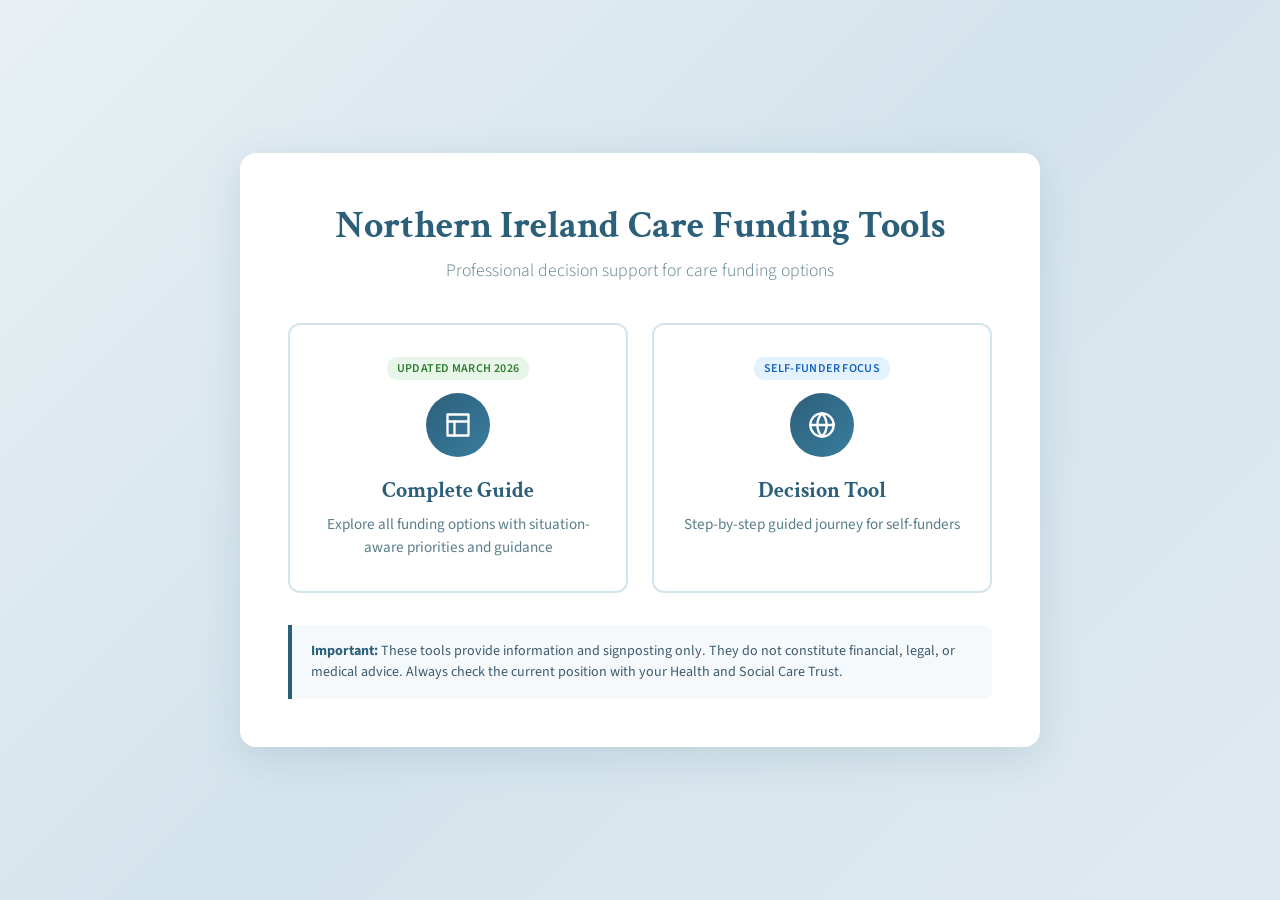
==== commit 4cd58d50: "Restore landing page and move guide to ni-care-funding-complete.html" ====
--- a/index.html
+++ b/index.html
@@ -3,1576 +3,188 @@
 <head>
     <meta charset="UTF-8">
     <meta name="viewport" content="width=device-width, initial-scale=1.0">
-    <title>Northern Ireland Care Funding Complete Guide</title>
+    <title>Northern Ireland Care Funding Tools</title>
     <link href="https://fonts.googleapis.com/css2?family=Crimson+Text:wght@400;600;700&family=Source+Sans+3:wght@300;400;600&display=swap" rel="stylesheet">
     <style>
-        :root {
-            --primary: #2c5f7a;
-            --primary-light: #4a8ba8;
-            --accent: #5a8f7b;
-            --accent-light: #7db89e;
-            --warning: #d97706;
-            --danger: #dc2626;
-            --text-dark: #1a2332;
-            --text-medium: #4a5568;
-            --text-light: #718096;
-            --bg-light: #f8fafb;
-            --bg-white: #ffffff;
-            --border: #e2e8f0;
-            --shadow: rgba(44, 95, 122, 0.08);
-            --green: #10b981;
-            --amber: #f59e0b;
-            --red: #ef4444;
+        * {
+            margin: 0;
+            padding: 0;
+            box-sizing: border-box;
         }
 
-        * { margin: 0; padding: 0; box-sizing: border-box; }
-
         body {
-            font-family: 'Source Sans 3', sans-serif;
-            background: linear-gradient(135deg, #f8fafb 0%, #e8f0f4 100%);
-            color: var(--text-dark);
-            line-height: 1.6;
+            font-family: 'Source Sans 3', -apple-system, BlinkMacSystemFont, 'Segoe UI', Arial, sans-serif;
+            background: linear-gradient(135deg, #e8f0f4 0%, #d4e4ec 50%, #e0eaf0 100%);
             min-height: 100vh;
+            display: flex;
+            align-items: center;
+            justify-content: center;
+            padding: 2rem;
         }
 
-        .container { max-width: 1200px; margin: 0 auto; padding: 2rem 1.5rem 4rem; }
-
-        header { text-align: center; margin-bottom: 3rem; animation: fadeInDown 0.6s ease-out; }
+        .container {
+            background: white;
+            border-radius: 16px;
+            padding: 3rem;
+            max-width: 800px;
+            width: 100%;
+            box-shadow: 0 10px 40px rgba(44, 95, 122, 0.15);
+        }
 
         h1 {
-            font-family: 'Crimson Text', serif;
-            font-size: 2.5rem;
+            font-family: 'Crimson Text', Georgia, serif;
+            color: #2c5f7a;
+            font-size: 2.4rem;
             font-weight: 700;
-            color: var(--primary);
             margin-bottom: 0.5rem;
-            letter-spacing: -0.02em;
+            text-align: center;
         }
 
-        .subtitle { font-size: 1.1rem; color: var(--text-medium); font-weight: 300; }
-
-        .disclaimer {
-            background: var(--bg-white);
-            border-left: 4px solid var(--accent);
-            padding: 1.5rem;
-            border-radius: 8px;
-            margin-bottom: 2rem;
-            box-shadow: 0 2px 8px var(--shadow);
-            animation: fadeIn 0.8s ease-out 0.2s both;
+        .subtitle {
+            color: #5a7d8a;
+            text-align: center;
+            margin-bottom: 2.5rem;
+            font-size: 1.1rem;
+            font-weight: 300;
         }
 
-        .disclaimer h3 { font-family: 'Crimson Text', serif; font-size: 1.3rem; color: var(--accent); margin-bottom: 0.75rem; }
-        .disclaimer p { font-size: 0.95rem; color: var(--text-medium); line-height: 1.7; }
-
-        .warning-box {
-            background: rgba(220, 38, 38, 0.05);
-            border-left: 4px solid var(--danger);
-            padding: 1.25rem;
-            border-radius: 8px;
-            margin: 1.5rem 0;
-        }
-        .warning-box h4 { font-family: 'Crimson Text', serif; color: var(--danger); font-size: 1.1rem; margin-bottom: 0.5rem; }
-        .warning-box p { font-size: 0.9rem; color: var(--text-medium); }
-
-        .info-box {
-            background: rgba(74, 139, 168, 0.08);
-            border-left: 4px solid var(--primary-light);
-            padding: 1.25rem;
-            border-radius: 8px;
-            margin: 1.5rem 0;
-        }
-        .info-box h4 { font-family: 'Crimson Text', serif; color: var(--primary); font-size: 1.1rem; margin-bottom: 0.5rem; }
-        .info-box p, .info-box ul { font-size: 0.9rem; color: var(--text-medium); }
-        .info-box ul { margin-top: 0.5rem; padding-left: 1.5rem; }
-
-        .stage { display: none; animation: fadeIn 0.5s ease-out; }
-        .stage.active { display: block; }
-
-        .card {
-            background: var(--bg-white);
-            border-radius: 12px;
-            padding: 2rem;
-            box-shadow: 0 4px 16px var(--shadow);
+        .tools {
+            display: grid;
+            grid-template-columns: 1fr 1fr;
+            gap: 1.5rem;
             margin-bottom: 2rem;
         }
 
-        .section-title { font-family: 'Crimson Text', serif; font-size: 1.8rem; font-weight: 600; color: var(--primary); margin-bottom: 1rem; }
-        .section-subtitle { color: var(--text-medium); margin-bottom: 1.5rem; font-size: 1rem; }
+        .tool-card {
+            background: white;
+            border: 2px solid #d4e4ec;
+            border-radius: 12px;
+            padding: 2rem 1.5rem;
+            text-align: center;
+            transition: all 0.3s ease;
+            text-decoration: none;
+            color: inherit;
+            display: flex;
+            flex-direction: column;
+            align-items: center;
+        }
 
-        .form-group { margin-bottom: 1.5rem; }
-        .form-label { display: block; font-weight: 600; color: var(--text-dark); margin-bottom: 0.5rem; font-size: 0.95rem; }
+        .tool-card:hover {
+            border-color: #2c5f7a;
+            transform: translateY(-4px);
+            box-shadow: 0 8px 24px rgba(44, 95, 122, 0.18);
+        }
 
-        .radio-group, .checkbox-group { display: flex; flex-direction: column; gap: 0.75rem; }
-
-        .radio-option, .checkbox-option {
+        .tool-icon {
+            width: 64px;
+            height: 64px;
+            border-radius: 50%;
+            background: linear-gradient(135deg, #2c5f7a, #3a7d9e);
             display: flex;
             align-items: center;
-            padding: 0.75rem;
-            border: 2px solid var(--border);
-            border-radius: 8px;
-            cursor: pointer;
-            transition: all 0.2s ease;
-        }
-        .radio-option:hover, .checkbox-option:hover { border-color: var(--primary-light); background: var(--bg-light); }
-        .radio-option.selected, .checkbox-option.selected { border-color: var(--primary); background: rgba(44, 95, 122, 0.05); }
-        .radio-option input, .checkbox-option input { margin-right: 0.75rem; cursor: pointer; }
-
-        .priority-card {
-            background: var(--bg-light);
-            border: 2px solid var(--border);
-            border-radius: 8px;
-            padding: 1rem;
-            margin-bottom: 1rem;
-            cursor: pointer;
-            transition: all 0.3s ease;
-        }
-        .priority-card:hover { border-color: var(--accent); transform: translateX(4px); }
-        .priority-card.selected { border-color: var(--accent); background: rgba(90, 143, 123, 0.1); position: relative; }
-        .priority-rank { position: absolute; top: 8px; right: 8px; background: var(--accent); color: white; width: 28px; height: 28px; border-radius: 50%; display: flex; align-items: center; justify-content: center; font-weight: bold; font-size: 0.8rem; }
-        .priority-card h4 { font-family: 'Crimson Text', serif; font-size: 1.1rem; color: var(--primary); margin-bottom: 0.25rem; }
-        .priority-card p { font-size: 0.9rem; color: var(--text-medium); }
-
-        .option-card {
-            background: var(--bg-white);
-            border: 2px solid var(--border);
-            border-radius: 12px;
-            padding: 1.5rem;
-            margin-bottom: 1.5rem;
-            transition: all 0.3s ease;
-        }
-        .option-card.strong-fit { border-color: var(--green); background: rgba(16, 185, 129, 0.03); }
-        .option-card.possible-fit { border-color: var(--amber); background: rgba(245, 158, 11, 0.03); }
-        .option-card.poor-fit { border-color: var(--border); opacity: 0.6; }
-        .option-card.self-funder { border-color: var(--primary); background: rgba(44, 95, 122, 0.03); }
-
-        .option-header { display: flex; justify-content: space-between; align-items: start; margin-bottom: 1rem; }
-
-        .option-title { font-family: 'Crimson Text', serif; font-size: 1.4rem; font-weight: 600; color: var(--primary); margin-bottom: 0.25rem; }
-
-        .fit-badge { padding: 0.25rem 0.75rem; border-radius: 20px; font-size: 0.8rem; font-weight: 600; white-space: nowrap; }
-        .fit-badge.strong { background: var(--green); color: white; }
-        .fit-badge.possible { background: var(--amber); color: white; }
-        .fit-badge.poor { background: var(--text-light); color: white; }
-        .fit-badge.explore { background: var(--primary); color: white; }
-
-        .option-description { color: var(--text-medium); margin-bottom: 1rem; font-size: 0.95rem; }
-
-        .trade-offs { display: grid; grid-template-columns: 1fr 1fr; gap: 1rem; margin-top: 1rem; }
-
-        .trade-off-col h5 { font-size: 0.9rem; font-weight: 600; margin-bottom: 0.5rem; }
-        .trade-off-col.pros h5 { color: var(--green); }
-        .trade-off-col.cons h5 { color: var(--red); }
-        .trade-off-col ul { list-style: none; padding: 0; }
-        .trade-off-col li { padding: 0.25rem 0; font-size: 0.85rem; padding-left: 1.2rem; position: relative; }
-        .pros li::before { content: "\2713"; position: absolute; left: 0; color: var(--green); font-weight: bold; }
-        .cons li::before { content: "\2717"; position: absolute; left: 0; color: var(--red); font-weight: bold; }
-
-        .next-steps {
-            background: linear-gradient(135deg, var(--primary) 0%, var(--primary-light) 100%);
-            color: white;
-            border-radius: 8px;
-            padding: 1rem;
-            margin-top: 1rem;
-        }
-        .next-steps h5 { font-size: 0.9rem; font-weight: 600; margin-bottom: 0.5rem; }
-        .next-steps ul { list-style: none; padding: 0; }
-        .next-steps li { padding: 0.25rem 0; padding-left: 1.2rem; position: relative; font-size: 0.85rem; }
-        .next-steps li::before { content: "\2192"; position: absolute; left: 0; font-weight: bold; }
-
-        .explore-button {
-            background: var(--primary);
-            color: white;
-            border: none;
-            padding: 0.75rem 1.5rem;
-            border-radius: 6px;
-            font-family: 'Source Sans 3', sans-serif;
-            font-weight: 600;
-            cursor: pointer;
-            transition: all 0.3s ease;
-            margin-top: 1rem;
-            font-size: 0.95rem;
-        }
-        .explore-button:hover { background: var(--primary-light); transform: translateY(-2px); box-shadow: 0 4px 12px rgba(44, 95, 122, 0.3); }
-
-        .btn {
-            padding: 0.875rem 1.75rem;
-            font-size: 1rem;
-            font-family: 'Source Sans 3', sans-serif;
-            font-weight: 600;
-            border: none;
-            border-radius: 8px;
-            cursor: pointer;
-            transition: all 0.3s ease;
-        }
-        .btn-primary { background: var(--primary); color: white; }
-        .btn-primary:hover { background: var(--primary-light); transform: translateY(-2px); box-shadow: 0 4px 12px rgba(44, 95, 122, 0.3); }
-        .btn-secondary { background: var(--bg-light); color: var(--text-dark); border: 2px solid var(--border); }
-        .btn-secondary:hover { background: var(--text-medium); color: white; }
-        .button-group { display: flex; gap: 1rem; margin-top: 2rem; flex-wrap: wrap; }
-
-        .progress-steps { display: flex; justify-content: space-between; margin-bottom: 2rem; padding: 0 1rem; }
-        .step { flex: 1; text-align: center; position: relative; }
-        .step::before { content: ''; position: absolute; top: 15px; left: -50%; right: 50%; height: 2px; background: var(--border); z-index: -1; }
-        .step:first-child::before { display: none; }
-        .step-circle { width: 30px; height: 30px; border-radius: 50%; background: var(--border); color: white; display: inline-flex; align-items: center; justify-content: center; font-size: 0.85rem; font-weight: 600; margin-bottom: 0.5rem; }
-        .step.completed .step-circle { background: var(--accent); }
-        .step.active .step-circle { background: var(--primary); box-shadow: 0 0 0 4px rgba(44, 95, 122, 0.2); }
-        .step-label { font-size: 0.8rem; color: var(--text-light); }
-        .step.active .step-label { color: var(--primary); font-weight: 600; }
-
-        .filter-summary {
-            background: linear-gradient(135deg, var(--accent) 0%, var(--accent-light) 100%);
-            color: white;
-            border-radius: 12px;
-            padding: 1.5rem;
-            margin-bottom: 2rem;
-        }
-        .filter-summary h3 { font-family: 'Crimson Text', serif; font-size: 1.4rem; margin-bottom: 1rem; }
-        .summary-item { display: flex; justify-content: space-between; padding: 0.5rem 0; border-bottom: 1px solid rgba(255, 255, 255, 0.2); }
-        .summary-item:last-child { border-bottom: none; }
-        .summary-label { font-weight: 600; }
-
-        .situation-label {
-            display: inline-block;
-            padding: 0.3rem 0.8rem;
-            border-radius: 20px;
-            font-size: 0.85rem;
-            font-weight: 600;
-            margin-bottom: 1rem;
-            background: rgba(255,255,255,0.25);
+            justify-content: center;
+            margin-bottom: 1.2rem;
         }
 
-        .self-funder-section {
-            background: linear-gradient(135deg, rgba(44, 95, 122, 0.05) 0%, rgba(74, 139, 168, 0.05) 100%);
-            border: 2px solid var(--primary);
-            border-radius: 12px;
-            padding: 2rem;
-            margin-top: 2rem;
+        .tool-icon svg {
+            width: 28px;
+            height: 28px;
+            fill: none;
+            stroke: white;
+            stroke-width: 2;
+            stroke-linecap: round;
+            stroke-linejoin: round;
         }
-        .self-funder-section h3 { font-family: 'Crimson Text', serif; font-size: 1.6rem; color: var(--primary); margin-bottom: 1.5rem; }
 
-        .funding-route-card {
-            background: white;
-            border-radius: 8px;
-            padding: 1.5rem;
-            margin-bottom: 1.5rem;
-            border: 1px solid var(--border);
+        .tool-card h2 {
+            font-family: 'Crimson Text', Georgia, serif;
+            color: #2c5f7a;
+            font-size: 1.4rem;
+            font-weight: 700;
+            margin-bottom: 0.5rem;
         }
-        .funding-route-card h4 { font-family: 'Crimson Text', serif; color: var(--primary); font-size: 1.2rem; margin-bottom: 0.75rem; }
-        .funding-route-card p { color: var(--text-medium); font-size: 0.9rem; line-height: 1.7; margin-bottom: 0.75rem; }
 
-        .when-suitable { background: rgba(16, 185, 129, 0.08); border-radius: 6px; padding: 0.75rem; margin: 0.75rem 0; }
-        .when-suitable h5 { color: var(--green); font-size: 0.85rem; font-weight: 600; margin-bottom: 0.5rem; }
-        .when-suitable ul { list-style: none; padding: 0; font-size: 0.85rem; color: var(--text-medium); }
-        .when-suitable li { padding: 0.25rem 0; padding-left: 1rem; position: relative; }
-        .when-suitable li::before { content: "\2192"; position: absolute; left: 0; color: var(--green); }
+        .tool-card p {
+            font-size: 0.95rem;
+            color: #5a7d8a;
+            line-height: 1.5;
+        }
 
-        .key-risks { background: rgba(239, 68, 68, 0.08); border-radius: 6px; padding: 0.75rem; margin: 0.75rem 0; }
-        .key-risks h5 { color: var(--red); font-size: 0.85rem; font-weight: 600; margin-bottom: 0.5rem; }
-        .key-risks ul { list-style: none; padding: 0; font-size: 0.85rem; color: var(--text-medium); }
-        .key-risks li { padding: 0.25rem 0; padding-left: 1rem; position: relative; }
-        .key-risks li::before { content: "!"; position: absolute; left: 0; color: var(--red); font-weight: bold; }
+        .tool-badge {
+            display: inline-block;
+            background: #e8f5e9;
+            color: #2e7d32;
+            font-size: 0.75rem;
+            font-weight: 600;
+            padding: 0.2rem 0.6rem;
+            border-radius: 10px;
+            margin-bottom: 0.8rem;
+            text-transform: uppercase;
+            letter-spacing: 0.03em;
+        }
 
-        .sources {
-            background: var(--bg-white);
-            border-radius: 8px;
-            padding: 1.5rem;
-            margin-top: 3rem;
-            font-size: 0.85rem;
-            color: var(--text-light);
+        .tool-badge.blue {
+            background: #e3f2fd;
+            color: #1565c0;
         }
-        .sources h4 { font-family: 'Crimson Text', serif; color: var(--primary); margin-bottom: 0.75rem; font-size: 1rem; }
-        .sources a { color: var(--primary-light); text-decoration: none; word-break: break-all; }
-        .sources a:hover { text-decoration: underline; }
 
-        @keyframes fadeIn { from { opacity: 0; } to { opacity: 1; } }
-        @keyframes fadeInDown { from { opacity: 0; transform: translateY(-20px); } to { opacity: 1; transform: translateY(0); } }
+        .note {
+            background: #f5f9fb;
+            border-left: 4px solid #2c5f7a;
+            padding: 1rem 1.2rem;
+            border-radius: 0 8px 8px 0;
+            color: #3d5a6e;
+            font-size: 0.88rem;
+            line-height: 1.5;
+        }
 
-        @media (max-width: 768px) {
-            h1 { font-size: 2rem; }
-            .section-title { font-size: 1.5rem; }
-            .trade-offs { grid-template-columns: 1fr; }
-            .progress-steps { flex-wrap: wrap; }
-            .step { flex: 1 1 50%; margin-bottom: 1rem; }
+        .note strong {
+            color: #2c5f7a;
+        }
+
+        @media (max-width: 600px) {
+            .tools {
+                grid-template-columns: 1fr;
+            }
+
+            h1 {
+                font-size: 1.8rem;
+            }
+
+            .container {
+                padding: 2rem 1.5rem;
+            }
         }
     </style>
 </head>
 <body>
     <div class="container">
-        <header>
-            <h1>Northern Ireland Care Funding Complete Guide</h1>
-            <p class="subtitle">Navigate funding options for adult care and support</p>
-        </header>
+        <h1>Northern Ireland Care Funding Tools</h1>
+        <p class="subtitle">Professional decision support for care funding options</p>
 
-        <div class="disclaimer">
-            <h3>Important note</h3>
-            <p>This guide is for information only and does not constitute legal or financial advice. Care funding rules change frequently, and circumstances vary widely. Always check the current position with your Health and Social Care Trust, seek professional advice if needed, and verify policy details before making decisions. You should also check eligibility for current support schemes or grants that may have changed since publication.</p>
+        <div class="tools">
+            <a href="ni-care-funding-complete.html" class="tool-card">
+                <span class="tool-badge">Updated March 2026</span>
+                <div class="tool-icon">
+                    <svg viewBox="0 0 24 24"><path d="M3 3h18v18H3z"/><path d="M3 9h18"/><path d="M9 21V9"/></svg>
+                </div>
+                <h2>Complete Guide</h2>
+                <p>Explore all funding options with situation-aware priorities and guidance</p>
+            </a>
+
+            <a href="ni-care-funding-wizard.html" class="tool-card">
+                <span class="tool-badge blue">Self-funder focus</span>
+                <div class="tool-icon">
+                    <svg viewBox="0 0 24 24"><circle cx="12" cy="12" r="10"/><path d="M12 2a14.5 14.5 0 0 0 0 20 14.5 14.5 0 0 0 0-20"/><path d="M2 12h20"/></svg>
+                </div>
+                <h2>Decision Tool</h2>
+                <p>Step-by-step guided journey for self-funders</p>
+            </a>
         </div>
 
-        <div class="progress-steps">
-            <div class="step active" id="step1">
-                <div class="step-circle">1</div>
-                <div class="step-label">Understand your situation</div>
-            </div>
-            <div class="step" id="step2">
-                <div class="step-circle">2</div>
-                <div class="step-label">Set priorities</div>
-            </div>
-            <div class="step" id="step3">
-                <div class="step-circle">3</div>
-                <div class="step-label">Explore options</div>
-            </div>
-        </div>
-
-        <!-- STAGE 1: QUESTIONNAIRE -->
-        <div class="stage active" id="stage1">
-            <div class="card">
-                <h2 class="section-title">About your situation</h2>
-                <p class="section-subtitle">This information helps identify which funding options may be available for your situation</p>
-
-                <div class="form-group">
-                    <label class="form-label">What best describes your situation?</label>
-                    <div class="radio-group">
-                        <label class="radio-option">
-                            <input type="radio" name="situation" value="hospitalUrgent">
-                            <span>Hospital discharge or urgent decision needed</span>
-                        </label>
-                        <label class="radio-option">
-                            <input type="radio" name="situation" value="homeStruggling">
-                            <span>At home and struggling to cope</span>
-                        </label>
-                        <label class="radio-option">
-                            <input type="radio" name="situation" value="alreadyInCare">
-                            <span>Already receiving care</span>
-                        </label>
-                        <label class="radio-option">
-                            <input type="radio" name="situation" value="planningAhead">
-                            <span>Planning ahead</span>
-                        </label>
-                    </div>
-                </div>
-
-                <div class="form-group">
-                    <label class="form-label">Where would care be provided?</label>
-                    <div class="radio-group">
-                        <label class="radio-option">
-                            <input type="radio" name="careSetting" value="home">
-                            <span>At home (care at home service)</span>
-                        </label>
-                        <label class="radio-option">
-                            <input type="radio" name="careSetting" value="residential">
-                            <span>Residential care home</span>
-                        </label>
-                        <label class="radio-option">
-                            <input type="radio" name="careSetting" value="nursing">
-                            <span>Nursing home</span>
-                        </label>
-                    </div>
-                </div>
-
-                <!-- Conditional on residential/nursing -->
-                <div class="form-group" id="stayTypeGroup" style="display: none;">
-                    <label class="form-label">Duration of stay</label>
-                    <div class="radio-group">
-                        <label class="radio-option">
-                            <input type="radio" name="stayType" value="temporary">
-                            <span>Temporary (expected to be short-term)</span>
-                        </label>
-                        <label class="radio-option">
-                            <input type="radio" name="stayType" value="permanent">
-                            <span>Permanent or long-term</span>
-                        </label>
-                    </div>
-                </div>
-
-                <div class="info-box" id="temporaryStayNote" style="display: none;">
-                    <h4>Temporary stays are treated differently</h4>
-                    <p>Your home is usually ignored for a temporary stay, and the Trust may use a different charging approach at first. The rules can change if a temporary stay becomes permanent.</p>
-                </div>
-
-                <div class="form-group">
-                    <label class="form-label">Where do you currently live?</label>
-                    <div class="radio-group">
-                        <label class="radio-option">
-                            <input type="radio" name="location" value="hospital">
-                            <span>In hospital</span>
-                        </label>
-                        <label class="radio-option">
-                            <input type="radio" name="location" value="community">
-                            <span>In the community (at home)</span>
-                        </label>
-                    </div>
-                </div>
-
-                <div class="form-group">
-                    <label class="form-label">Do you own or rent your home?</label>
-                    <div class="radio-group">
-                        <label class="radio-option">
-                            <input type="radio" name="property" value="owner">
-                            <span>Own</span>
-                        </label>
-                        <label class="radio-option">
-                            <input type="radio" name="property" value="notOwner">
-                            <span>Rent or other tenure</span>
-                        </label>
-                    </div>
-                </div>
-
-                <!-- Conditional on owner -->
-                <div class="form-group" id="occupierGroup" style="display: none;">
-                    <label class="form-label">Who lives in the property?</label>
-                    <div class="checkbox-group">
-                        <label class="checkbox-option">
-                            <input type="checkbox" name="occupier" value="spouse">
-                            <span>Spouse or civil partner (who will stay in the home)</span>
-                        </label>
-                        <label class="checkbox-option">
-                            <input type="checkbox" name="occupier" value="child">
-                            <span>Dependent child (under 16)</span>
-                        </label>
-                        <label class="checkbox-option">
-                            <input type="checkbox" name="occupier" value="relative">
-                            <span>Relative aged 60+ or disabled relative</span>
-                        </label>
-                        <label class="checkbox-option">
-                            <input type="checkbox" name="occupier" value="alone">
-                            <span>No one else lives in the property</span>
-                        </label>
-                    </div>
-                </div>
-
-                <div class="info-box" id="extraDisregardNote" style="display: none;">
-                    <h4>Other disregard situations</h4>
-                    <p>The categories above are the main reasons a property may be disregarded. In some cases, other situations may also apply &mdash; for example, where a carer has been living in the property or certain former partner situations. If you think this might be relevant, raise it with the Trust or seek advice.</p>
-                </div>
-
-                <div class="form-group">
-                    <label class="form-label" id="capitalLabel">Total savings and investments</label>
-                    <div id="capitalContextNote" class="info-box" style="display: none; margin-bottom: 1rem;"></div>
-                    <div class="radio-group">
-                        <label class="radio-option">
-                            <input type="radio" name="capital" value="low">
-                            <span>Under &pound;14,250</span>
-                        </label>
-                        <label class="radio-option">
-                            <input type="radio" name="capital" value="medium">
-                            <span>&pound;14,250 to &pound;23,250</span>
-                        </label>
-                        <label class="radio-option">
-                            <input type="radio" name="capital" value="high">
-                            <span>Over &pound;23,250</span>
-                        </label>
-                    </div>
-                </div>
-
-                <div class="info-box">
-                    <h4>Financial thresholds (2025/26)</h4>
-                    <p>These are the key boundaries used in Northern Ireland's financial assessment for care. If your assessable capital is under &pound;14,250, the Trust usually covers your care. Between &pound;14,250 and &pound;23,250, you contribute on a sliding scale. Above &pound;23,250, you would need to fund your care privately unless Continuing Healthcare applies.</p>
-                </div>
-
-                <div class="info-box" id="selfFunderWarning" style="display: none;">
-                    <h4>What this means for you</h4>
-                    <p>Having savings above the upper threshold means you would fund your own care fees at this stage. This does not mean any fee is sustainable long-term. Consider whether the fee level will remain affordable as your savings reduce. If you choose a home that charges more than the Trust's usual rate, you or your family may face third-party top-up costs later if Trust support is needed. Think carefully about future affordability, not just what you can pay today.</p>
-                </div>
-
-                <div class="form-group">
-                    <label class="form-label">Age</label>
-                    <div class="radio-group">
-                        <label class="radio-option">
-                            <input type="radio" name="age" value="under55">
-                            <span>Under 55</span>
-                        </label>
-                        <label class="radio-option">
-                            <input type="radio" name="age" value="over55">
-                            <span>55 or over</span>
-                        </label>
-                    </div>
-                </div>
-
-                <div class="form-group">
-                    <label class="form-label">Health complexity</label>
-                    <div class="radio-group">
-                        <label class="radio-option">
-                            <input type="radio" name="healthComplexity" value="standard">
-                            <span>Standard care needs</span>
-                        </label>
-                        <label class="radio-option">
-                            <input type="radio" name="healthComplexity" value="complex">
-                            <span>Highly complex health needs &mdash; Continuing Healthcare should be checked, but eligibility is narrow</span>
-                        </label>
-                    </div>
-                </div>
-
-                <div class="button-group">
-                    <button class="btn btn-primary" onclick="goToStage2()">Next: Set your priorities</button>
-                </div>
-            </div>
-        </div>
-
-        <!-- STAGE 2: PRIORITIES -->
-        <div class="stage" id="stage2">
-            <div class="card">
-                <h2 class="section-title" id="stage2Title">What matters most to you?</h2>
-                <p class="section-subtitle" id="stage2Subtitle">Select up to <strong>2 priorities</strong> in order of importance. Your first choice carries more weight in the results.</p>
-
-                <div class="form-group">
-                    <label class="form-label">Choose what matters most</label>
-                    <div id="prioritiesContainer"></div>
-                </div>
-
-                <div class="button-group">
-                    <button class="btn btn-secondary" onclick="goToStage1()">Back</button>
-                    <button class="btn btn-primary" onclick="goToStage3()">Next: Explore options</button>
-                </div>
-            </div>
-        </div>
-
-        <!-- STAGE 3: RESULTS -->
-        <div class="stage" id="stage3">
-            <div class="filter-summary" id="filterSummary"></div>
-
-            <div id="situationContextSection"></div>
-            <div id="trustFundedSection"></div>
-            <div id="selfFunderSection"></div>
-            <div id="additionalSupportSection"></div>
-            <div id="noFitSection"></div>
-
-            <div class="sources">
-                <h4>Sources &amp; further information</h4>
-                <p>This guide draws on:</p>
-                <ul style="list-style: none; padding: 0; margin-top: 0.75rem;">
-                    <li><a href="https://www.nidirect.gov.uk/articles/your-home-assets-and-residential-care-or-nursing-home-fees" target="_blank">NI Direct &mdash; Your home, assets and residential care fees</a></li>
-                    <li><a href="https://www.hscni.net/" target="_blank">Health and Social Care NI official site</a></li>
-                    <li><a href="https://www.ageuk.org.uk/northern-ireland/" target="_blank">Age NI &mdash; guidance on care and support</a></li>
-                    <li><a href="https://www.citizensadvice.org.uk/" target="_blank">Citizens Advice on adult social care</a></li>
-                    <li><a href="https://www.alzheimers.org.uk/get-support/legal-financial/paying-care-northern-ireland" target="_blank">Alzheimer's Society &mdash; paying for care in NI</a></li>
-                    <li><a href="https://beaconchc.co.uk/" target="_blank">Beacon CHC &mdash; Continuing Healthcare advocacy</a></li>
-                </ul>
-            </div>
-
-            <div class="button-group">
-                <button class="btn btn-secondary" onclick="restart()">Start again</button>
-            </div>
+        <div class="note">
+            <strong>Important:</strong> These tools provide information and signposting only. They do not constitute financial, legal, or medical advice. Always check the current position with your Health and Social Care Trust.
         </div>
     </div>
-
-    <script>
-        // State management
-        const state = {
-            situation: null,
-            careSetting: null,
-            stayType: null,
-            location: null,
-            property: null,
-            occupier: [],
-            capital: null,
-            age: null,
-            healthComplexity: null,
-            priorities: []
-        };
-
-        // Situation tier helper
-        function getSituationTier() {
-            if (state.situation === 'planningAhead') return 'planning';
-            if (state.situation === 'homeStruggling') return 'emerging';
-            return 'pointOfNeed'; // hospitalUrgent or alreadyInCare
-        }
-
-        // Situation-aware priority definitions
-        function getPrioritiesForSituation() {
-            const tier = getSituationTier();
-            const isOwner = state.property === 'owner';
-
-            const allPriorities = {
-                choice: {
-                    id: 'choice',
-                    planning: {
-                        label: 'Choice of care provider and location',
-                        description: 'Research options without time pressure. Understand what is available, what it costs, and what matters to you and your family.'
-                    },
-                    emerging: {
-                        label: 'Choice of care provider and location',
-                        description: 'You may still have time to research options, but the window is narrowing. Understand what is available near you and start visiting if possible.'
-                    },
-                    pointOfNeed: {
-                        label: 'Choice of care provider and location',
-                        description: 'Even under time pressure, you have some choice. Understand what is available within Trust-contracted options and what choosing a more expensive home means for costs.'
-                    }
-                },
-                protectHome: {
-                    id: 'protectHome',
-                    planning: {
-                        label: 'Protect the family home',
-                        description: 'With proper legal advice, there may be legitimate steps you can take now to protect the property. This could include trusts, restructuring ownership, or other arrangements. The rules are complex and getting it wrong can be costly, so professional advice is essential.'
-                    },
-                    emerging: {
-                        label: 'Protect the family home',
-                        description: 'Some planning may still be possible depending on your circumstances. However, the closer you are to needing formal care, the more scrutiny any asset changes attract. The Trust can treat recent transfers as deprivation of assets if they believe the purpose was to avoid care fees. Get legal advice before acting.'
-                    },
-                    pointOfNeed: null // Not shown for point of need
-                },
-                minCost: {
-                    id: 'minCost',
-                    planning: {
-                        label: 'Minimise future care costs',
-                        description: 'Explore steps that could reduce the financial impact of care when the time comes. This includes claiming benefits like Attendance Allowance, understanding the financial thresholds, and legitimate financial planning with professional advice.'
-                    },
-                    emerging: {
-                        label: 'Minimise costs where possible',
-                        description: 'Claim everything you are entitled to, including Attendance Allowance and carer benefits. Understand the financial assessment rules so you are not paying more than you need to.'
-                    },
-                    pointOfNeed: {
-                        label: 'Pay as efficiently as possible',
-                        description: 'Your financial position is what it is. The goal now is to make sure you are using the most efficient funding route: ensure all disregards are applied correctly, check whether Continuing Healthcare applies, and know when to request a reassessment as your savings change.'
-                    }
-                },
-                flexibility: {
-                    id: 'flexibility',
-                    planning: {
-                        label: 'Flexibility and control',
-                        description: 'Build in options so care arrangements can adapt as circumstances change over time.'
-                    },
-                    emerging: {
-                        label: 'Flexibility and control',
-                        description: 'Find care arrangements that can adapt. Care at home now, with the option to step up to residential care later if needed.'
-                    },
-                    pointOfNeed: {
-                        label: 'Flexibility and control',
-                        description: 'Build in review points so you can adjust as circumstances change, especially as savings reduce and you may cross funding thresholds.'
-                    }
-                },
-                familyControl: {
-                    id: 'familyControl',
-                    planning: {
-                        label: 'Family involvement and oversight',
-                        description: 'Set up the right legal and practical frameworks now. An Enduring Power of Attorney and open family discussions mean the family can act decisively when the time comes.'
-                    },
-                    emerging: {
-                        label: 'Family involvement and oversight',
-                        description: 'If an Enduring Power of Attorney is not already in place, this is urgent. It can only be set up while the person still has mental capacity. Once capacity is lost, the more complex and expensive controllership process applies.'
-                    },
-                    pointOfNeed: {
-                        label: 'Family involvement and oversight',
-                        description: 'Understand what decisions the family can and cannot make, especially if the person lacks capacity. If no Enduring Power of Attorney is in place, you may need to explore controllership through the courts.'
-                    }
-                },
-                speed: {
-                    id: 'speed',
-                    planning: null, // Not shown for planners
-                    emerging: null, // Not prominent for emerging
-                    pointOfNeed: {
-                        label: 'Quick decision and access',
-                        description: 'Get care in place promptly. Especially important for hospital discharge, where delayed discharge affects the person and the hospital.'
-                    }
-                }
-            };
-
-            // Build the priority list based on tier
-            let priorityOrder;
-            if (tier === 'planning') {
-                priorityOrder = ['choice', 'protectHome', 'minCost', 'flexibility', 'familyControl'];
-            } else if (tier === 'emerging') {
-                priorityOrder = ['choice', 'protectHome', 'flexibility', 'minCost', 'familyControl'];
-            } else {
-                priorityOrder = ['choice', 'speed', 'minCost', 'flexibility', 'familyControl'];
-            }
-
-            const result = [];
-            priorityOrder.forEach(key => {
-                const p = allPriorities[key];
-                const tierData = p[tier];
-                if (!tierData) return; // Skip if not applicable to this tier
-                // Additional filter: protectHome only if property owner
-                if (key === 'protectHome' && !isOwner) return;
-                result.push({ id: p.id, label: tierData.label, description: tierData.description });
-            });
-
-            return result;
-        }
-
-        // Funding options
-        const fundingOptions = [
-            {
-                id: 'trustFunded',
-                name: 'Trust-funded care (full or partial)',
-                description: 'The Health and Social Care Trust assesses you as needing care and funds it directly, or contributes to the cost. Northern Ireland\'s capital thresholds have been frozen at \u00a323,250 since 2010, compared to \u00a350,000 in Wales and \u00a335,500 in Scotland. The nursing care contribution in NI is only \u00a3100 per week, compared to \u00a3254 per week in England.',
-                pros: [
-                    'Significantly lower or no personal cost',
-                    'Trust covers the full registered fee',
-                    'Includes Nursing Care Allowance if you need nursing',
-                    'No risk of care being withdrawn due to money running out',
-                    'Includes personal care and support planning'
-                ],
-                cons: [
-                    'Limited choice: only homes that contract with the Trust',
-                    'Means testing applied (financial assessment)',
-                    'Property may be counted in assessment',
-                    'Stricter eligibility rules for younger people (under 65)',
-                    'Waiting times for assessment and placement'
-                ],
-                whenSuitable: [
-                    'Capital is low (under \u00a314,250)',
-                    'You need residential or nursing care',
-                    'You want to minimise personal cost'
-                ],
-                nextSteps: [
-                    'Contact your local Health and Social Care Trust',
-                    'Request a care needs assessment',
-                    'Request a financial assessment',
-                    'Ask about their contracted homes',
-                    'Discuss timescales for assessment and placement'
-                ]
-            },
-            {
-                id: 'topUp',
-                name: 'Trust-funded with top-up (preferred care home)',
-                description: 'The Trust funds care at their standard rate, but you pay the difference to access a home that charges more.',
-                pros: [
-                    'Some choice if you want a specific home',
-                    'Trust funds most of the cost',
-                    'Usually clearer about ongoing costs',
-                    'Nursing Care Allowance included where applicable',
-                    'Care plan and review provided by Trust'
-                ],
-                cons: [
-                    'You must pay the top-up amount every month',
-                    'A third party (usually a family member) can agree to pay the top-up, but this is voluntary and no one is legally obliged to pay',
-                    'If top-up payments stop, the placement may be at risk and you may need to move',
-                    'Top-up amount is set by the care home, not negotiated',
-                    'Risk of disputes if the care home increases fees'
-                ],
-                whenSuitable: [
-                    'Capital is low-to-medium',
-                    'You have some savings or family willing to cover top-ups',
-                    'You want a specific care home that costs more than the Trust rate'
-                ],
-                nextSteps: [
-                    'Identify the care home you prefer',
-                    'Check the Trust\'s standard fee for that type of care',
-                    'Calculate the top-up cost per month',
-                    'Ensure you or a third party can afford it long-term',
-                    'Get confirmation in writing about the top-up arrangement'
-                ]
-            },
-            {
-                id: 'continuingHealthcare',
-                name: 'Continuing Healthcare (fully funded)',
-                description: 'Continuing Healthcare (CHC) is NHS-funded care for people with a "primary health need", meaning the main reason for care is health rather than social care. If eligible, all care costs are covered with no means testing.',
-                pros: [
-                    'If eligible, completely free care with no charges at all',
-                    'No means testing or financial assessment',
-                    'All assets including property fully protected',
-                    'Covers all aspects of care provision',
-                    'Can access any care home (not just Trust-contracted ones)'
-                ],
-                cons: [
-                    'Extremely narrow eligibility in NI compared to the rest of the UK',
-                    'NI nursing care contribution is only \u00a3100 per week vs \u00a3254 per week in England',
-                    'The 2021 single-question screening policy was quashed by the High Court in the McMinnis case (2023). A new policy is being developed, with a direct referral pilot launched in April 2025',
-                    'Assessment process can be lengthy and complex',
-                    'Often requires specialist advice or advocacy to access',
-                    'Subject to ongoing review and can be withdrawn'
-                ],
-                whenSuitable: [
-                    'You have highly complex health needs requiring specialist or continuous clinical input',
-                    'Your needs are primarily health-related (the "primary health need" test)',
-                    'You want to explore whether full NHS funding applies'
-                ],
-                nextSteps: [
-                    'Ask the Trust to screen you for Continuing Healthcare',
-                    'Request a full multidisciplinary CHC assessment if screening suggests eligibility',
-                    'Gather all medical evidence documenting complexity of needs',
-                    'If refused, seek specialist advice or advocacy. The McMinnis ruling may support your case',
-                    'Be aware that the legal landscape is in transition and new guidance is being developed'
-                ]
-            },
-            {
-                id: 'selfFunded',
-                name: 'Self-funded (private care)',
-                description: 'You pay the full cost of care from your own money. You have full choice, but care in Northern Ireland typically costs \u00a3800 to \u00a31,500 or more per week for residential care. Very few people can sustain this indefinitely. Consider how long your capital will last and what happens when it runs down.',
-                pros: [
-                    'Complete freedom of choice of provider',
-                    'Can access any home, anywhere',
-                    'No waiting for Trust assessment',
-                    'Quick access to care',
-                    'Control over care arrangements'
-                ],
-                cons: [
-                    'Full cost falls on you: typically \u00a3800 to \u00a31,500 or more per week for residential care',
-                    'Savings can run down quickly. Even \u00a3250,000 may last only 3 to 5 years',
-                    'No guarantee of long-term affordability',
-                    'If funds run out, you may need to move to a Trust-contracted home',
-                    'Choosing an expensive home creates top-up risk if Trust support is later needed',
-                    'Higher risk of family disagreement over money'
-                ],
-                whenSuitable: [
-                    'Capital is high (over \u00a323,250)',
-                    'You want complete choice of care home',
-                    'You prefer to avoid means testing',
-                    'You want immediate access to care'
-                ],
-                nextSteps: [
-                    'Research care homes in your preferred area',
-                    'Visit homes and compare fees',
-                    'Calculate how long your savings will last at the chosen fee level',
-                    'Plan for what happens when funds reduce towards the \u00a323,250 threshold',
-                    'Ask the Trust about deferred payment: NI does not have a formal scheme like England or Wales, but some Trusts may agree informal arrangements on a case-by-case basis'
-                ]
-            },
-            {
-                id: 'temp',
-                name: 'Temporary care (first few weeks or months)',
-                description: 'Short-term placement while you recover or decisions are made. Usually funded differently and time-limited.',
-                pros: [
-                    'Often fully or largely funded by the Trust',
-                    'Time to make longer-term decisions',
-                    'Allows for recovery or reassessment',
-                    'Home usually disregarded (not counted in assessment)',
-                    'Clarity about the time-limit'
-                ],
-                cons: [
-                    'Support ends after set period',
-                    'Requires a clear plan for what happens next',
-                    'If temporary becomes permanent, funding changes',
-                    'Charging rules may change mid-stay',
-                    'Can be stressful if permanent care needed but not arranged'
-                ],
-                whenSuitable: [
-                    'You are in hospital or crisis',
-                    'You need time to plan or recover',
-                    'You are deciding between care at home or residential care',
-                    'Short-term placement while family makes decisions'
-                ],
-                nextSteps: [
-                    'Confirm the duration of the temporary stay',
-                    'Discuss what happens at the end of the period',
-                    'Start planning for permanent arrangements early',
-                    'Ask about funding for permanent care if needed',
-                    'Ensure the home and family are clear on timescales'
-                ]
-            },
-            {
-                id: 'attendanceAllowance',
-                name: 'Attendance Allowance',
-                description: 'A non-means-tested, tax-free benefit for people aged 65 or over who need help with personal care or supervision due to physical or mental disability. You can claim regardless of your savings, property, or income. The higher rate is \u00a3110.40 per week (2025/26). It does not affect other benefits and is relatively straightforward to apply for.',
-                pros: [
-                    'Not means-tested: your savings and property do not matter',
-                    'Tax-free and does not reduce other benefits',
-                    'Up to \u00a3110.40 per week (higher rate, 2025/26)',
-                    'Can be used for any purpose including paying for care',
-                    'Can be claimed whether you live at home or are planning to move to a care home'
-                ],
-                cons: [
-                    'Only available to people aged 65 or over',
-                    'Stops if you move into a care home funded by the Trust (but continues if self-funding)',
-                    'Application requires detailed information about care needs',
-                    'Decision can take 6 to 8 weeks',
-                    'Lower rate (\u00a374.10/week) if you need help only during the day or night, not both'
-                ],
-                whenSuitable: [
-                    'Aged 65 or over with care needs',
-                    'Living at home or planning ahead',
-                    'Self-funding in a care home',
-                    'Any savings or capital level'
-                ],
-                nextSteps: [
-                    'Check eligibility: aged 65+ and needing help with personal care',
-                    'Apply through the Department for Communities (DfC) in Northern Ireland',
-                    'Describe care needs in detail on the application. Consider getting help from Age NI or Citizens Advice',
-                    'You do not need to have a formal diagnosis to apply',
-                    'If already claimed but care needs have increased, apply for a review to move from lower to higher rate'
-                ]
-            },
-            {
-                id: 'directPayments',
-                name: 'Direct Payments (self-directed support)',
-                description: 'Instead of the Trust arranging care services for you, you receive a cash payment to arrange your own care. This gives you more control over who provides your care and when. Available for care at home and some other services.',
-                pros: [
-                    'You choose your own carers and set your own schedule',
-                    'Greater flexibility and control over daily care',
-                    'Can employ family members in some circumstances',
-                    'Can combine with other care arrangements',
-                    'Funded by the Trust based on your assessed needs'
-                ],
-                cons: [
-                    'You take on responsibility for managing payments and employment',
-                    'Requires a care needs assessment from the Trust',
-                    'Financial assessment still applies to determine your contribution',
-                    'Can be administratively demanding (though support organisations exist)',
-                    'May not cover all care needs, especially complex nursing'
-                ],
-                whenSuitable: [
-                    'You want control over your care arrangements at home',
-                    'You have someone specific you want to provide care',
-                    'You value flexibility in scheduling',
-                    'You or a family member can manage the administrative side'
-                ],
-                nextSteps: [
-                    'Request a care needs assessment from your local Trust',
-                    'Ask specifically about Direct Payments during the assessment',
-                    'Contact the NI Direct Payments Support Service for practical help',
-                    'Understand your contribution under the financial assessment',
-                    'Consider whether a support organisation can help with payroll and admin'
-                ]
-            }
-        ];
-
-        // Event listeners for form inputs
-        document.addEventListener('DOMContentLoaded', () => {
-            document.querySelectorAll('input[type="radio"]').forEach(input => {
-                input.addEventListener('change', (e) => selectRadio(e.target.name, e.target.value));
-            });
-            document.querySelectorAll('input[type="checkbox"]').forEach(input => {
-                input.addEventListener('change', (e) => selectCheckbox(e.target.name, e.target.value, e.target.checked));
-            });
-        });
-
-        function updateCapitalQuestion() {
-            const label = document.getElementById('capitalLabel');
-            const note = document.getElementById('capitalContextNote');
-            const isOwner = state.property === 'owner';
-            const disregard = isOwner && state.occupier.some(o => ['spouse', 'child', 'relative'].includes(o));
-
-            if (isOwner && disregard) {
-                label.textContent = 'Savings and investments (not including your property)';
-                note.style.display = 'block';
-                note.innerHTML = '<h4>Property disregard applies</h4><p>Because a qualifying person lives in your home, your property value will normally be left out of the financial assessment. Answer the question below based on your <strong>non-property assets only</strong> \u2014 savings, investments, and any other capital excluding the property.</p>';
-            } else if (isOwner) {
-                label.textContent = 'Savings and investments (not including your property)';
-                note.style.display = 'block';
-                note.innerHTML = '<h4>Your property will likely be counted</h4><p>If no qualifying person lives in your home, the property value will normally be included in the financial assessment after the first 12 weeks of a permanent placement. This will almost certainly take your assessable capital above \u00a323,250. However, please still answer the question below about your <strong>non-property savings</strong> \u2014 this helps us show when you should review your position as savings reduce over time.</p>';
-            } else {
-                label.textContent = 'Total savings and investments';
-                note.style.display = 'none';
-                note.innerHTML = '';
-            }
-        }
-
-        function selectRadio(name, value) {
-            state[name] = value;
-
-            // Update UI
-            document.querySelectorAll('input[name="' + name + '"]').forEach(input => {
-                input.parentElement.classList.toggle('selected', input.value === value);
-            });
-
-            // Show/hide conditional groups
-            if (name === 'careSetting') {
-                const stayGroup = document.getElementById('stayTypeGroup');
-                stayGroup.style.display = (value === 'residential' || value === 'nursing') ? 'block' : 'none';
-                if (value === 'home') {
-                    state.stayType = null;
-                    document.querySelectorAll('input[name="stayType"]').forEach(input => input.checked = false);
-                }
-            }
-
-            if (name === 'stayType') {
-                const tempNote = document.getElementById('temporaryStayNote');
-                tempNote.style.display = value === 'temporary' ? 'block' : 'none';
-            }
-
-            if (name === 'property') {
-                const occupierGroup = document.getElementById('occupierGroup');
-                occupierGroup.style.display = value === 'owner' ? 'block' : 'none';
-                const extraNote = document.getElementById('extraDisregardNote');
-                extraNote.style.display = value === 'owner' ? 'block' : 'none';
-                if (value === 'notOwner') {
-                    state.occupier = [];
-                    document.querySelectorAll('input[name="occupier"]').forEach(input => input.checked = false);
-                }
-                updateCapitalQuestion();
-            }
-
-            if (name === 'capital') {
-                const sfWarning = document.getElementById('selfFunderWarning');
-                sfWarning.style.display = value === 'high' ? 'block' : 'none';
-            }
-        }
-
-        function selectCheckbox(name, value, checked) {
-            if (name === 'occupier') {
-                if (checked) {
-                    state.occupier.push(value);
-                } else {
-                    state.occupier = state.occupier.filter(item => item !== value);
-                }
-                updateCapitalQuestion();
-            }
-            document.querySelector('input[name="' + name + '"][value="' + value + '"]').parentElement.classList.toggle('selected', checked);
-        }
-
-        function goToStage2() {
-            // Validation
-            if (!state.situation) {
-                alert('Please select what best describes your situation.');
-                return;
-            }
-            if (!state.careSetting) {
-                alert('Please select where care would be provided.');
-                return;
-            }
-            if (state.careSetting !== 'home' && !state.stayType) {
-                alert('Please select duration of stay.');
-                return;
-            }
-            if (!state.location) {
-                alert('Please select where you currently live.');
-                return;
-            }
-            if (!state.property) {
-                alert('Please select your housing status.');
-                return;
-            }
-            if (!state.capital) {
-                alert('Please select your capital level.');
-                return;
-            }
-            if (!state.age) {
-                alert('Please select your age group.');
-                return;
-            }
-            if (!state.healthComplexity) {
-                alert('Please select your health complexity.');
-                return;
-            }
-
-            // Update progress
-            document.getElementById('step1').classList.remove('active');
-            document.getElementById('step1').classList.add('completed');
-            document.getElementById('step2').classList.add('active');
-
-            // Update Stage 2 heading based on situation
-            const tier = getSituationTier();
-            const titleEl = document.getElementById('stage2Title');
-            const subtitleEl = document.getElementById('stage2Subtitle');
-
-            if (tier === 'planning') {
-                titleEl.textContent = 'What matters most as you plan ahead?';
-                subtitleEl.innerHTML = 'You have time to consider your options. Select up to <strong>2 priorities</strong> in order of importance.';
-            } else if (tier === 'emerging') {
-                titleEl.textContent = 'What matters most right now?';
-                subtitleEl.innerHTML = 'Your window for planning is narrowing. Select up to <strong>2 priorities</strong> in order of importance.';
-            } else {
-                titleEl.textContent = 'What matters most in your situation?';
-                subtitleEl.innerHTML = 'Select up to <strong>2 priorities</strong> to help us focus the options. Your first choice carries more weight.';
-            }
-
-            // Render priorities
-            renderPriorities();
-
-            // Show stage 2
-            showStage('stage2');
-        }
-
-        function renderPriorities() {
-            const container = document.getElementById('prioritiesContainer');
-            container.innerHTML = '';
-            state.priorities = []; // Reset on re-render
-
-            const relevantPriorities = getPrioritiesForSituation();
-
-            relevantPriorities.forEach(priority => {
-                const card = document.createElement('div');
-                card.className = 'priority-card';
-                card._priorityId = priority.id;
-                card.innerHTML = '<h4>' + priority.label + '</h4><p>' + priority.description + '</p>';
-                card.onclick = () => togglePriority(priority.id, card);
-                container.appendChild(card);
-            });
-        }
-
-        function togglePriority(priorityId, card) {
-            const index = state.priorities.indexOf(priorityId);
-            if (index > -1) {
-                state.priorities.splice(index, 1);
-                card.classList.remove('selected');
-                const badge = card.querySelector('.priority-rank');
-                if (badge) badge.remove();
-                updatePriorityRanks();
-            } else {
-                if (state.priorities.length < 2) {
-                    state.priorities.push(priorityId);
-                    card.classList.add('selected');
-                    updatePriorityRanks();
-                } else {
-                    alert('You can select up to 2 priorities. To change, deselect one first.');
-                }
-            }
-        }
-
-        function updatePriorityRanks() {
-            document.querySelectorAll('.priority-rank').forEach(b => b.remove());
-            state.priorities.forEach((pId, idx) => {
-                const cards = document.querySelectorAll('#prioritiesContainer .priority-card');
-                cards.forEach(c => {
-                    if (c._priorityId === pId) {
-                        const badge = document.createElement('span');
-                        badge.className = 'priority-rank';
-                        badge.textContent = idx === 0 ? '1st' : '2nd';
-                        c.style.position = 'relative';
-                        c.appendChild(badge);
-                    }
-                });
-            });
-        }
-
-        function goToStage3() {
-            if (state.priorities.length === 0) {
-                alert('It helps to select at least one priority.');
-                return;
-            }
-
-            document.getElementById('step2').classList.remove('active');
-            document.getElementById('step2').classList.add('completed');
-            document.getElementById('step3').classList.add('active');
-
-            generateResults();
-            showStage('stage3');
-        }
-
-        function generateResults() {
-            displaySummary();
-            displaySituationContext();
-            displayContextPanels();
-            filterOptions();
-            displayAdditionalSupport();
-        }
-
-        function displaySituationContext() {
-            const section = document.getElementById('situationContextSection');
-            section.innerHTML = '';
-            const tier = getSituationTier();
-            const isReview = state.situation === 'alreadyInCare';
-
-            if (tier === 'planning') {
-                section.innerHTML = '<div class="info-box" style="margin-bottom: 2rem;"><h4>Planning steps you can take now</h4>' +
-                    '<p>Because you are planning ahead, you have options that people in an urgent situation do not:</p>' +
-                    '<ul style="margin-top: 0.75rem;">' +
-                    '<li><strong>Enduring Power of Attorney (EPA):</strong> Set this up while the person still has mental capacity. Without it, if capacity is lost, the family must apply through the courts for controllership, which is slower and more expensive.</li>' +
-                    '<li><strong>Attendance Allowance:</strong> If the person is 65 or over and needs help with personal care, they may be eligible for up to \u00a3110.40 per week, regardless of savings. Apply now.</li>' +
-                    '<li><strong>Professional financial and legal advice:</strong> A solicitor experienced in care funding can advise on legitimate ways to structure assets. Do not attempt asset transfers without professional advice, as the Trust can treat them as deprivation of assets.</li>' +
-                    '<li><strong>Voluntary care needs assessment:</strong> You can request one from the Trust at any time, even if care is not needed yet. This helps you understand what support may be available.</li>' +
-                    '<li><strong>Visit care providers:</strong> Research and visit homes or care agencies without the pressure of an urgent decision.</li>' +
-                    '</ul></div>';
-            } else if (tier === 'emerging') {
-                section.innerHTML = '<div class="info-box" style="margin-bottom: 2rem; border-left-color: var(--warning);"><h4>Your window for planning is narrowing</h4>' +
-                    '<p>You may still have some planning options, but the closer you are to needing formal care, the more limited they become:</p>' +
-                    '<ul style="margin-top: 0.75rem;">' +
-                    '<li><strong>Enduring Power of Attorney &mdash; do this now if not done:</strong> An EPA can only be set up while the person has mental capacity. If capacity has already been lost, you will need to apply for controllership through the Office of Care and Protection, which is significantly more complex and costly.</li>' +
-                    '<li><strong>Request a care needs assessment:</strong> Contact your local Trust to get an assessment of what support may be available. This is free and a key step.</li>' +
-                    '<li><strong>Claim Attendance Allowance:</strong> If aged 65+ with care needs, apply now. Up to \u00a3110.40 per week, not means-tested.</li>' +
-                    '<li><strong>Carer\u2019s assessment:</strong> If a family member is providing care, they have the right to their own assessment and may be eligible for Carer\u2019s Allowance (\u00a381.90 per week in 2025/26).</li>' +
-                    '<li><strong>Asset planning &mdash; proceed with caution:</strong> Some planning may still be possible, but the Trust can treat recent asset transfers as deprivation if they believe the purpose was to avoid care fees. Get legal advice before making any changes.</li>' +
-                    '</ul></div>';
-            } else if (isReview) {
-                section.innerHTML = '<div class="info-box" style="margin-bottom: 2rem;"><h4>Reviewing your current arrangement</h4>' +
-                    '<p>You are already receiving care, so the focus is on making sure your current funding route is the right one:</p>' +
-                    '<ul style="margin-top: 0.75rem;">' +
-                    '<li><strong>Threshold transitions:</strong> If you are self-funding and your savings are reducing, plan ahead for when they drop below \u00a323,250 (tariff band) and \u00a314,250 (Trust takes full responsibility). Request a financial reassessment from the Trust well before reaching these levels.</li>' +
-                    '<li><strong>Continuing Healthcare:</strong> If your health needs have changed or increased, you can ask to be screened for CHC at any time. This is worth reviewing, especially given the changing legal landscape following the McMinnis ruling.</li>' +
-                    '<li><strong>Top-up review:</strong> If a family member is paying a top-up, check whether the care home has increased fees and whether the arrangement is still affordable long-term.</li>' +
-                    '<li><strong>Annual review:</strong> The Trust should carry out regular reviews of your care plan and financial assessment. If this has not happened, request one.</li>' +
-                    '</ul></div>';
-            } else {
-                // Hospital discharge
-                section.innerHTML = '<div class="info-box" style="margin-bottom: 2rem; border-left-color: var(--warning);"><h4>Your discharge rights</h4>' +
-                    '<p>If you are being discharged from hospital into care:</p>' +
-                    '<ul style="margin-top: 0.75rem;">' +
-                    '<li><strong>12-week property disregard:</strong> If you own your home, its value is normally not counted for the first 12 weeks of a permanent care placement. This gives time to make decisions about the property.</li>' +
-                    '<li><strong>Right to assessment:</strong> You have the right to a care needs assessment before discharge. Do not feel pressured into making permanent decisions quickly.</li>' +
-                    '<li><strong>Temporary placement:</strong> If decisions need more time, a temporary placement may be available while you plan longer-term arrangements.</li>' +
-                    '<li><strong>Attendance Allowance:</strong> If aged 65+ and self-funding in a care home, apply for Attendance Allowance (up to \u00a3110.40 per week). It stops if the Trust funds your care, but continues for self-funders.</li>' +
-                    '</ul></div>';
-            }
-        }
-
-        function displayContextPanels() {
-            document.querySelectorAll('.context-panel').forEach(p => p.remove());
-
-            const insertPoint = document.getElementById('trustFundedSection');
-            const tier = getSituationTier();
-
-            // Temporary stay info
-            if (state.stayType === 'temporary') {
-                const tempPanel = document.createElement('div');
-                tempPanel.className = 'context-panel info-box';
-                tempPanel.style.cssText = 'margin-bottom: 2rem;';
-                tempPanel.innerHTML = '<h4>How temporary care stays are charged</h4>' +
-                    '<p><strong>First 12 weeks:</strong> If you own a property, its value is normally ignored for the first 12 weeks of any permanent placement. For genuinely temporary stays, different rules may apply.</p>' +
-                    '<p style="margin-top: 0.5rem;"><strong>Respite care:</strong> A temporary stay to give a carer a break. The Trust may fund this directly or charge a flat rate. Ask your social worker about respite charging in your area.</p>' +
-                    '<p style="margin-top: 0.5rem;"><strong>When does temporary become permanent?</strong> If a temporary placement extends beyond the agreed period or it becomes clear the person cannot return home, it may be reclassified as permanent. Full financial assessment rules then apply including property valuation.</p>' +
-                    '<p style="margin-top: 0.5rem;"><strong>Key point:</strong> Do not assume a temporary stay is free or cheaper. Get the charging position from the Trust in writing before the placement begins.</p>';
-                insertPoint.parentNode.insertBefore(tempPanel, insertPoint);
-            }
-
-            // Tariff income explanation for medium capital
-            if (state.capital === 'medium') {
-                const tariffPanel = document.createElement('div');
-                tariffPanel.className = 'context-panel info-box';
-                tariffPanel.style.cssText = 'margin-bottom: 2rem;';
-                tariffPanel.innerHTML = '<h4>How your contribution is calculated (tariff income)</h4>' +
-                    '<p>With capital between \u00a314,250 and \u00a323,250, the Trust uses <strong>tariff income</strong> to calculate your weekly contribution. For every \u00a3250 (or part of \u00a3250) above \u00a314,250, the Trust adds \u00a31 per week to your assessed income.</p>' +
-                    '<p style="margin-top: 0.5rem;"><strong>Example:</strong> If you have \u00a320,000 in savings, the excess above \u00a314,250 is \u00a35,750. Divided by 250 = 23 units. So \u00a323 per week is added to your assessed income on top of your actual pension and other income. Your total assessed income is then compared to the care home fee to determine your contribution.</p>' +
-                    '<p style="margin-top: 0.5rem;"><strong>What happens as capital reduces:</strong> As you pay contributions, your capital falls. When it drops below \u00a314,250, tariff income no longer applies and the Trust covers almost all of the care costs. You keep a Personal Expenses Allowance of \u00a334.10 per week (from April 2025).</p>';
-                insertPoint.parentNode.insertBefore(tariffPanel, insertPoint);
-            }
-
-            // Couples guidance when spouse is in the home
-            if (state.property === 'owner' && state.occupier.includes('spouse')) {
-                const couplesPanel = document.createElement('div');
-                couplesPanel.className = 'context-panel info-box';
-                couplesPanel.style.cssText = 'margin-bottom: 2rem; border-left-color: var(--accent);';
-                couplesPanel.innerHTML = '<h4>When one partner enters care and the other stays at home</h4>' +
-                    '<p>This is one of the most common situations families face. Here is how it works in Northern Ireland:</p>' +
-                    '<ul style="margin-top: 0.75rem;">' +
-                    '<li><strong>Property disregard:</strong> Because your spouse or partner will continue to live in the home, the property is disregarded (not counted) in the financial assessment. This is confirmed.</li>' +
-                    '<li><strong>Joint savings:</strong> The Trust conventionally treats jointly held savings as split 50/50. Only the care recipient\u2019s share is assessed. Keep records of which accounts are joint and which are sole.</li>' +
-                    '<li><strong>Income:</strong> Only the care recipient\u2019s income is assessed (pension, benefits). The at-home partner\u2019s income is not counted.</li>' +
-                    '<li><strong>At-home partner\u2019s needs:</strong> The financial assessment should take into account the reasonable needs of the partner remaining at home. If the assessment feels unfair, challenge it.</li>' +
-                    '</ul>';
-                insertPoint.parentNode.insertBefore(couplesPanel, insertPoint);
-            }
-
-            // Deprivation of assets panel for planning and emerging tiers when protect home is selected
-            if ((tier === 'planning' || tier === 'emerging') && state.priorities.includes('protectHome')) {
-                const depPanel = document.createElement('div');
-                depPanel.className = 'context-panel info-box';
-                depPanel.style.cssText = 'margin-bottom: 2rem; border-left-color: var(--warning);';
-                let depContent = '<h4>Deprivation of assets: what you need to know</h4>';
-                if (tier === 'planning') {
-                    depContent += '<p>If you are planning ahead, it may be possible to take legitimate steps to restructure assets. However, the Trust has the power to treat assets as still belonging to you if it believes they were transferred to avoid care fees. This is called <strong>deprivation of assets</strong>.</p>';
-                    depContent += '<p style="margin-top: 0.5rem;">Key points:</p>';
-                    depContent += '<ul style="margin-top: 0.5rem;">';
-                    depContent += '<li>The earlier any planning is done, the stronger the position. Planning years before a care need arises is very different from transferring assets when care is foreseeable.</li>';
-                    depContent += '<li>There is no fixed time limit. The Trust looks at intention, not just timing.</li>';
-                    depContent += '<li>Common arrangements that can be challenged include: gifting a property to children, transferring savings, setting up trusts without genuine independent purpose.</li>';
-                    depContent += '<li>If the Trust determines deprivation occurred, it will assess you as though you still own the asset. The person who received the asset could also be pursued for payment.</li>';
-                    depContent += '<li><strong>Professional legal advice is essential.</strong> A solicitor experienced in care funding can advise on what is legitimate in your circumstances.</li>';
-                    depContent += '</ul>';
-                } else {
-                    depContent += '<p>Because a care need is becoming foreseeable, the Trust is more likely to scrutinise any recent asset transfers. The Trust can treat assets as still belonging to you if it believes they were moved to avoid care fees.</p>';
-                    depContent += '<p style="margin-top: 0.5rem;"><strong>At this stage, major asset transfers carry significant risk.</strong> The Trust will look at both the timing and the intention behind any changes. If you are considering any financial restructuring, get legal advice first.</p>';
-                }
-                depPanel.innerHTML = depContent;
-                insertPoint.parentNode.insertBefore(depPanel, insertPoint);
-            }
-        }
-
-        function displayAdditionalSupport() {
-            const section = document.getElementById('additionalSupportSection');
-            section.innerHTML = '';
-            const tier = getSituationTier();
-
-            // Show AA and Direct Payments cards in additional support section
-            const aaOption = fundingOptions.find(o => o.id === 'attendanceAllowance');
-            const dpOption = fundingOptions.find(o => o.id === 'directPayments');
-
-            let showAA = state.age === 'over55'; // AA is for 65+ but our age bracket is 55+, so show it as worth checking
-            let showDP = state.careSetting === 'home';
-
-            if (showAA || showDP) {
-                section.innerHTML = '<h2 class="section-title" style="margin-top: 2rem;">Additional support to explore</h2>';
-
-                if (showAA) {
-                    const aaFit = (tier === 'planning' || tier === 'emerging') ? 'strong' : 'possible';
-                    const aaBadge = aaFit === 'strong' ? 'Worth claiming' : 'Check eligibility';
-                    section.appendChild(createOptionCard(aaOption, aaFit === 'strong' ? 'strong-fit' : 'possible-fit', aaBadge));
-                }
-                if (showDP) {
-                    const dpFit = state.priorities.includes('flexibility') || state.priorities.includes('familyControl') ? 'strong' : 'possible';
-                    const dpBadge = dpFit === 'strong' ? 'Strong fit' : 'Worth exploring';
-                    section.appendChild(createOptionCard(dpOption, dpFit === 'strong' ? 'strong-fit' : 'possible-fit', dpBadge));
-                }
-            }
-        }
-
-        function displaySummary() {
-            const summary = document.getElementById('filterSummary');
-            const tier = getSituationTier();
-            const isReview = state.situation === 'alreadyInCare';
-
-            const situationLabels = {
-                planningAhead: 'Planning ahead',
-                homeStruggling: 'At home and managing for now',
-                hospitalUrgent: 'Hospital discharge or urgent',
-                alreadyInCare: 'Reviewing current care'
-            };
-            const tierFraming = {
-                planning: 'You have time to plan. Here are the options to explore.',
-                emerging: 'Some planning may still be possible. Here are the most relevant options.',
-                pointOfNeed: isReview ? 'Here are the options to review for your current arrangement.' : 'Here are the most efficient funding routes for your situation.'
-            };
-
-            const careLoc = state.careSetting === 'home' ? 'At home' : 'Residential/Nursing';
-            const stayInfo = (state.careSetting !== 'home' && state.stayType) ? ' (' + state.stayType + ')' : '';
-            const currentLoc = state.location === 'hospital' ? 'Hospital' : 'Community';
-            const homeStatus = state.property === 'owner' ? 'Own home' : 'Rent/Other';
-            const savingsLabel = state.capital === 'low' ? 'Under \u00a314,250' : state.capital === 'medium' ? '\u00a314,250\u2013\u00a323,250' : 'Over \u00a323,250';
-            const isOwnerSummary = state.property === 'owner';
-            const capitalLabel = isOwnerSummary ? savingsLabel + ' (excl. property)' : savingsLabel;
-            const ageLabel = state.age === 'under55' ? 'Under 55' : '55+';
-            const healthLabel = state.healthComplexity === 'standard' ? 'Standard needs' : 'Highly complex';
-
-            const priorityLabels = {
-                minCost: tier === 'pointOfNeed' ? 'Pay efficiently' : 'Minimise costs',
-                protectHome: 'Protect family home',
-                flexibility: 'Flexibility & control',
-                choice: 'Provider choice',
-                speed: 'Quick access',
-                familyControl: 'Family involvement'
-            };
-            const priorityText = state.priorities.length > 0
-                ? state.priorities.map((p, i) => '<strong>' + (i === 0 ? '1st' : '2nd') + ':</strong> ' + (priorityLabels[p] || p)).join(' &nbsp;|&nbsp; ')
-                : 'None selected';
-
-            summary.innerHTML = '<span class="situation-label">' + situationLabels[state.situation] + '</span>' +
-                '<h3>' + tierFraming[tier] + '</h3>' +
-                '<div class="summary-item"><span class="summary-label">Care setting:</span><span>' + careLoc + stayInfo + '</span></div>' +
-                '<div class="summary-item"><span class="summary-label">Current location:</span><span>' + currentLoc + '</span></div>' +
-                '<div class="summary-item"><span class="summary-label">Housing:</span><span>' + homeStatus + '</span></div>' +
-                '<div class="summary-item"><span class="summary-label">Savings & assets:</span><span>' + capitalLabel + '</span></div>' +
-                '<div class="summary-item"><span class="summary-label">Age:</span><span>' + ageLabel + '</span></div>' +
-                '<div class="summary-item"><span class="summary-label">Health needs:</span><span>' + healthLabel + '</span></div>' +
-                '<div class="summary-item"><span class="summary-label">Priorities:</span><span>' + priorityText + '</span></div>';
-        }
-
-        function filterOptions() {
-            const trustFundedSection = document.getElementById('trustFundedSection');
-            const selfFunderSection = document.getElementById('selfFunderSection');
-            const noFitSection = document.getElementById('noFitSection');
-
-            trustFundedSection.innerHTML = '';
-            selfFunderSection.innerHTML = '';
-            noFitSection.innerHTML = '';
-
-            const results = {
-                strongFit: [],
-                possibleFit: [],
-                poorFit: [],
-                selfFunder: []
-            };
-
-            // Only assess core funding options (not AA/DP which go in additional support)
-            const coreFundingOptions = fundingOptions.filter(o => !['attendanceAllowance', 'directPayments'].includes(o.id));
-
-            coreFundingOptions.forEach(option => {
-                const fit = assessFit(option.id);
-                if (fit === 'strong') {
-                    results.strongFit.push(option);
-                } else if (fit === 'possible') {
-                    results.possibleFit.push(option);
-                } else if (fit === 'poor') {
-                    results.poorFit.push(option);
-                } else if (fit === 'selfFunder') {
-                    results.selfFunder.push(option);
-                }
-            });
-
-            const isOwner = state.property === 'owner';
-            const disregard = hasDisregard();
-            const propertyWillCount = isOwner && !disregard;
-            const savings = state.capital;
-            const hasSelfFunder = results.selfFunder.length > 0;
-            const hasTrustFunded = results.strongFit.length > 0 || results.possibleFit.length > 0;
-
-            const selfFunderFirst = hasSelfFunder && (
-                propertyWillCount ||
-                (!propertyWillCount && savings === 'high') ||
-                (!isOwner && savings === 'high')
-            );
-
-            // --- Render self-funder section ---
-            if (hasSelfFunder) {
-                selfFunderSection.innerHTML = '<div class="self-funder-section"><h3>Self-funded care</h3><p>Based on your situation, you may want to consider self-funded options where you have complete choice:</p></div>';
-                results.selfFunder.forEach(option => {
-                    selfFunderSection.querySelector('.self-funder-section').appendChild(createOptionCard(option, 'self-funder', 'Explore'));
-                });
-
-                if (propertyWillCount) {
-                    const propertyCountedNote = document.createElement('div');
-                    propertyCountedNote.className = 'info-callout';
-                    propertyCountedNote.style.cssText = 'background: #fff8f0; border-left: 4px solid #c47a20; padding: 1.2rem 1.5rem; margin: 1.5rem 0; border-radius: 0 8px 8px 0;';
-
-                    let savingsContext = '';
-                    if (savings === 'low') {
-                        savingsContext = '<p style="margin: 0 0 0.8rem 0; line-height: 1.6;">You indicated your non-property savings are under \u00a314,250. Once the property is sold or no longer counted, if your remaining capital falls below \u00a314,250, the Trust takes full responsibility for your care costs. You should request a financial assessment from the Trust at that point.</p>';
-                    } else if (savings === 'medium') {
-                        savingsContext = '<p style="margin: 0 0 0.8rem 0; line-height: 1.6;">You indicated your non-property savings are between \u00a314,250 and \u00a323,250. Once the property is sold or no longer counted, you would enter the <strong>tariff band</strong>, contributing on a sliding scale (\u00a31 per week for every \u00a3250 above \u00a314,250). You should request a financial assessment from the Trust at that point.</p>';
-                    } else {
-                        savingsContext = '<p style="margin: 0 0 0.8rem 0; line-height: 1.6;">Your non-property savings alone are above \u00a323,250, so you would remain a self-funder even without the property being counted.</p>';
-                    }
-
-                    propertyCountedNote.innerHTML =
-                        '<h4 style="color: #c47a20; margin: 0 0 0.5rem 0; font-size: 1rem;">Why you are likely a self-funder</h4>' +
-                        '<p style="margin: 0 0 0.8rem 0; line-height: 1.6;">No qualifying person lives in your home, so the property value will normally be included in the financial assessment after the first 12 weeks of a permanent placement. This will almost certainly take your total assessable capital above \u00a323,250.</p>' +
-                        savingsContext +
-                        '<p style="margin: 0; line-height: 1.6;"><strong>Review trigger:</strong> As you pay for care, your capital will reduce. Northern Ireland uses two thresholds: the <strong>tariff band (\u00a314,250\u2013\u00a323,250)</strong> where you contribute on a sliding scale, and <strong>below \u00a314,250</strong> where the Trust takes full responsibility. Request a financial reassessment well before reaching these levels.</p>';
-                    selfFunderSection.querySelector('.self-funder-section').appendChild(propertyCountedNote);
-                }
-                else if (savings === 'high' && hasTrustFunded) {
-                    const tariffNote = document.createElement('div');
-                    tariffNote.className = 'info-callout';
-                    tariffNote.style.cssText = 'background: #f0f7ff; border-left: 4px solid #2c5f8a; padding: 1.2rem 1.5rem; margin: 1.5rem 0; border-radius: 0 8px 8px 0;';
-                    tariffNote.innerHTML =
-                        '<h4 style="color: #2c5f8a; margin: 0 0 0.5rem 0; font-size: 1rem;">When to review your position</h4>' +
-                        '<p style="margin: 0 0 0.8rem 0; line-height: 1.6;">As you pay for care, your capital will reduce over time. Northern Ireland uses two capital thresholds:</p>' +
-                        '<p style="margin: 0 0 0.5rem 0; line-height: 1.6;"><strong>\u00a314,250 \u2013 \u00a323,250 (tariff band):</strong> Once your assets fall below \u00a323,250, you enter the tariff band. In this range you contribute on a sliding scale. You should contact the Trust for a financial assessment at this point.</p>' +
-                        '<p style="margin: 0; line-height: 1.6;"><strong>Below \u00a314,250:</strong> The Trust takes full responsibility for funding your care. Request a financial reassessment well before reaching this level.</p>';
-                    selfFunderSection.querySelector('.self-funder-section').appendChild(tariffNote);
-                }
-            }
-
-            // --- Render Trust-funded options ---
-            if (hasTrustFunded) {
-                trustFundedSection.innerHTML = '<h2 class="section-title" style="margin-top: 2rem;">Funded by the Trust</h2>';
-
-                if (disregard) {
-                    const disregardNote = document.createElement('div');
-                    disregardNote.className = 'info-callout';
-                    disregardNote.style.cssText = 'background: #f0fff4; border-left: 4px solid #2d8a4e; padding: 1.2rem 1.5rem; margin: 0.5rem 0 1.5rem 0; border-radius: 0 8px 8px 0;';
-
-                    let positionText = '';
-                    if (savings === 'low') {
-                        positionText = 'Your non-property savings are below \u00a314,250, so the Trust should take full responsibility for funding your care, subject to the wider assessment.';
-                    } else if (savings === 'medium') {
-                        positionText = 'Your non-property savings are in the tariff band (\u00a314,250\u2013\u00a323,250), so you would contribute on a sliding scale \u2014 \u00a31 per week for every \u00a3250 above \u00a314,250.';
-                    } else {
-                        positionText = 'Your non-property savings are above \u00a323,250, so you would still be treated as a self-funder even with the property disregarded. However, as your savings reduce you may move into the tariff band or below the lower threshold.';
-                    }
-
-                    disregardNote.innerHTML =
-                        '<h4 style="color: #2d8a4e; margin: 0 0 0.5rem 0; font-size: 1rem;">Your property is likely disregarded</h4>' +
-                        '<p style="margin: 0 0 0.8rem 0; line-height: 1.6;">Because a qualifying person lives in your home, the value of your property should not be counted in the financial assessment. Your funding position is based on your non-property savings and investments only.</p>' +
-                        '<p style="margin: 0 0 0.8rem 0; line-height: 1.6;"><strong>' + positionText + '</strong></p>' +
-                        '<p style="margin: 0; line-height: 1.6;">Request a financial assessment from your Health and Social Care Trust to confirm your position.</p>';
-                    trustFundedSection.appendChild(disregardNote);
-                }
-
-                results.strongFit.forEach(option => trustFundedSection.appendChild(createOptionCard(option, 'strong-fit', 'Strong fit')));
-                results.possibleFit.forEach(option => trustFundedSection.appendChild(createOptionCard(option, 'possible-fit', 'Possible fit')));
-            }
-
-            // --- Reorder sections ---
-            if (selfFunderFirst) {
-                selfFunderSection.parentNode.insertBefore(selfFunderSection, trustFundedSection);
-            } else {
-                selfFunderSection.parentNode.insertBefore(trustFundedSection, selfFunderSection);
-            }
-
-            // Render poor fit
-            if (results.poorFit.length > 0) {
-                noFitSection.innerHTML = '<h2 class="section-title" style="margin-top: 2rem; color: var(--text-light);">Less suitable for your situation</h2>';
-                results.poorFit.forEach(option => noFitSection.appendChild(createOptionCard(option, 'poor-fit', 'Poor fit')));
-            }
-        }
-
-        function hasDisregard() {
-            if (state.property !== 'owner') return false;
-            return state.occupier.some(o => ['spouse', 'child', 'relative'].includes(o));
-        }
-
-        function assessFit(optionId) {
-            const isTemporary = state.stayType === 'temporary';
-            const disregard = hasDisregard();
-            const isOwner = state.property === 'owner';
-            const savings = state.capital;
-            const propertyWillCount = isOwner && !disregard;
-
-            if (optionId === 'trustFunded') {
-                if (propertyWillCount) return 'possible';
-                if (savings === 'low') return 'strong';
-                if (savings === 'medium') return 'possible';
-                if (savings === 'high') return 'possible';
-                return 'poor';
-            }
-            if (optionId === 'topUp') {
-                if (isTemporary) return 'poor';
-                if (propertyWillCount) return 'poor';
-                if (savings === 'high') return 'poor';
-                if (savings === 'medium') return 'strong';
-                if (savings === 'low') return 'possible';
-                return 'poor';
-            }
-            if (optionId === 'continuingHealthcare') {
-                if (state.healthComplexity === 'complex') return 'possible';
-                return 'poor';
-            }
-            if (optionId === 'selfFunded') {
-                if (propertyWillCount) return 'selfFunder';
-                if (savings === 'high') return 'selfFunder';
-                if (savings === 'medium') return 'possible';
-                return 'poor';
-            }
-            if (optionId === 'temp') {
-                if (isTemporary) return 'strong';
-                if (state.location === 'hospital') return 'possible';
-                return 'poor';
-            }
-            return 'possible';
-        }
-
-        function createOptionCard(option, fitClass, badgeLabel) {
-            const card = document.createElement('div');
-            card.className = 'option-card ' + fitClass;
-            card.innerHTML =
-                '<div class="option-header">' +
-                    '<div><div class="option-title">' + option.name + '</div></div>' +
-                    '<span class="fit-badge ' + fitClass.split('-')[0] + '">' + badgeLabel + '</span>' +
-                '</div>' +
-                '<p class="option-description">' + option.description + '</p>' +
-                '<div class="trade-offs">' +
-                    '<div class="trade-off-col pros"><h5>Pros</h5><ul>' + option.pros.map(pro => '<li>' + pro + '</li>').join('') + '</ul></div>' +
-                    '<div class="trade-off-col cons"><h5>Cons</h5><ul>' + option.cons.map(con => '<li>' + con + '</li>').join('') + '</ul></div>' +
-                '</div>' +
-                '<div class="when-suitable"><h5>When suitable</h5><ul>' + option.whenSuitable.map(item => '<li>' + item + '</li>').join('') + '</ul></div>' +
-                '<div class="key-risks"><h5>Key considerations</h5><ul>' + option.nextSteps.map(step => '<li>' + step + '</li>').join('') + '</ul></div>';
-            return card;
-        }
-
-        function showStage(stageId) {
-            document.querySelectorAll('.stage').forEach(stage => stage.classList.remove('active'));
-            document.getElementById(stageId).classList.add('active');
-            window.scrollTo(0, 0);
-        }
-
-        function goToStage1() {
-            document.getElementById('step2').classList.remove('active');
-            document.getElementById('step1').classList.remove('completed');
-            document.getElementById('step1').classList.add('active');
-            showStage('stage1');
-        }
-
-        function restart() {
-            state.situation = null;
-            state.careSetting = null;
-            state.stayType = null;
-            state.location = null;
-            state.property = null;
-            state.occupier = [];
-            state.capital = null;
-            state.age = null;
-            state.healthComplexity = null;
-            state.priorities = [];
-
-            document.querySelectorAll('input[type="radio"], input[type="checkbox"]').forEach(input => {
-                input.checked = false;
-                input.parentElement.classList.remove('selected');
-            });
-
-            document.getElementById('stayTypeGroup').style.display = 'none';
-            document.getElementById('occupierGroup').style.display = 'none';
-            document.getElementById('temporaryStayNote').style.display = 'none';
-            document.getElementById('selfFunderWarning').style.display = 'none';
-            document.getElementById('extraDisregardNote').style.display = 'none';
-            document.getElementById('capitalContextNote').style.display = 'none';
-            document.getElementById('capitalLabel').textContent = 'Total savings and investments';
-
-            document.getElementById('step1').classList.remove('completed');
-            document.getElementById('step1').classList.add('active');
-            document.getElementById('step2').classList.remove('completed', 'active');
-            document.getElementById('step3').classList.remove('completed', 'active');
-
-            showStage('stage1');
-        }
-    </script>
 </body>
 </html>
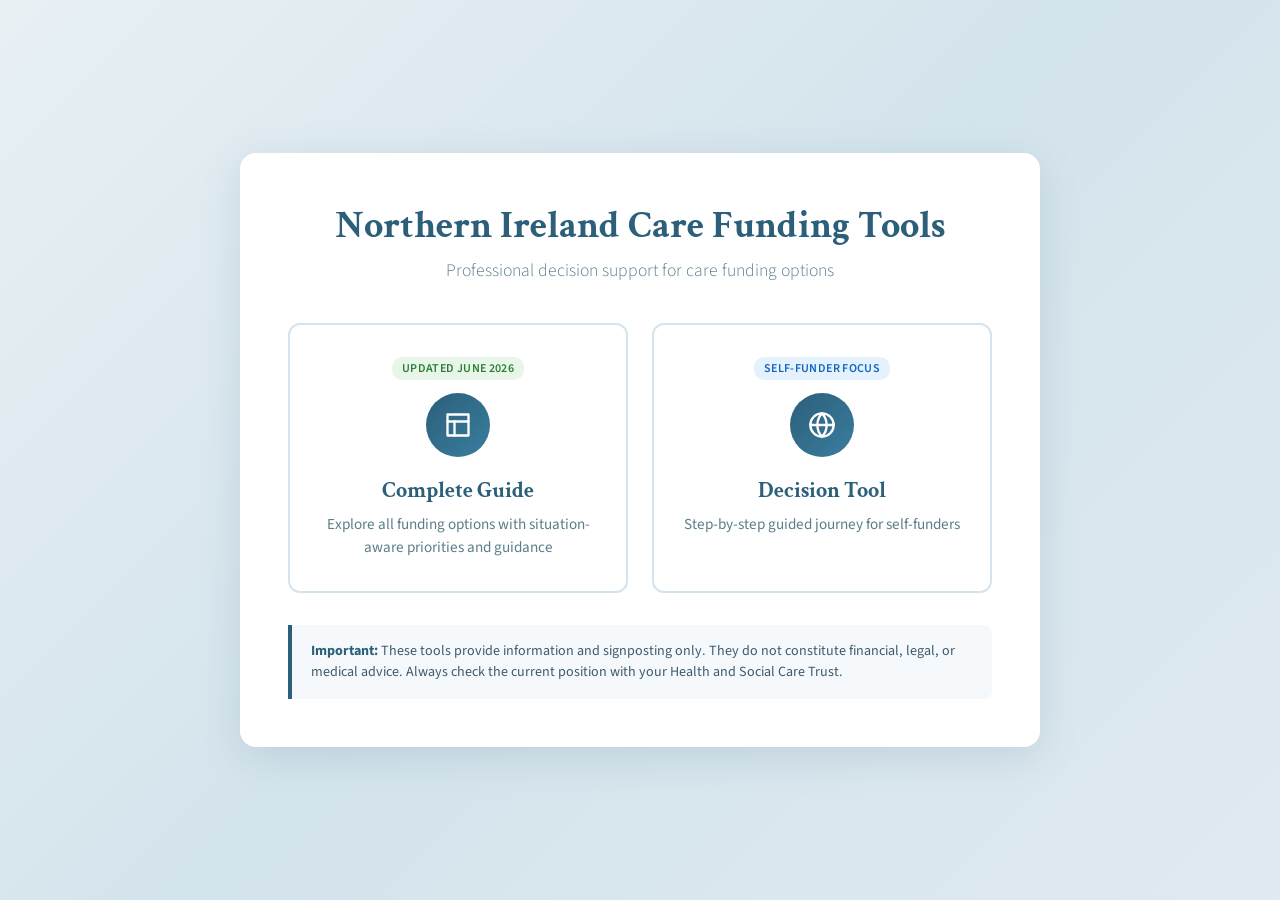
==== commit 0c4ea5cc: "Update rates to 2026/27, fix AA consistency, add figures.js Part A: AA higher £110.40→£114.60, lower" ====
--- a/index.html
+++ b/index.html
@@ -164,7 +164,7 @@
 
         <div class="tools">
             <a href="ni-care-funding-complete.html" class="tool-card">
-                <span class="tool-badge">Updated March 2026</span>
+                <span class="tool-badge">Updated June 2026</span>
                 <div class="tool-icon">
                     <svg viewBox="0 0 24 24"><path d="M3 3h18v18H3z"/><path d="M3 9h18"/><path d="M9 21V9"/></svg>
                 </div>
